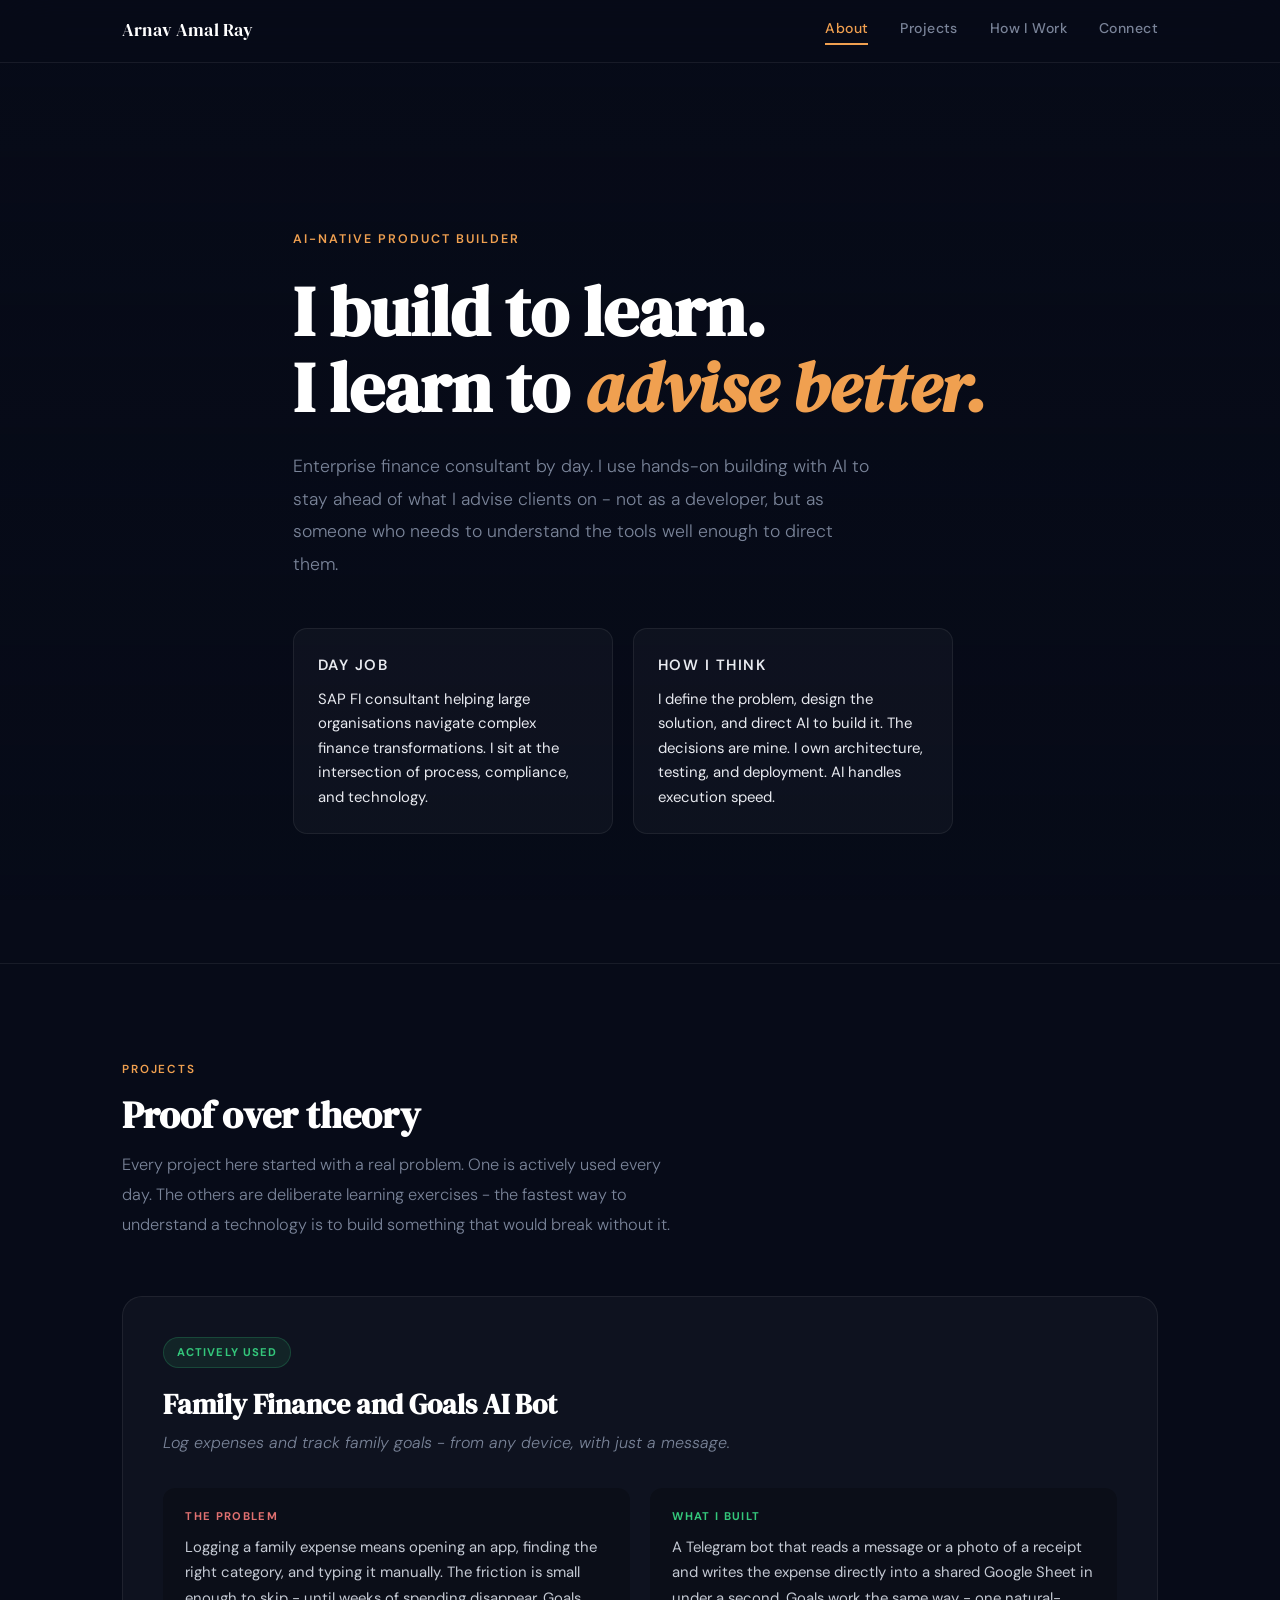
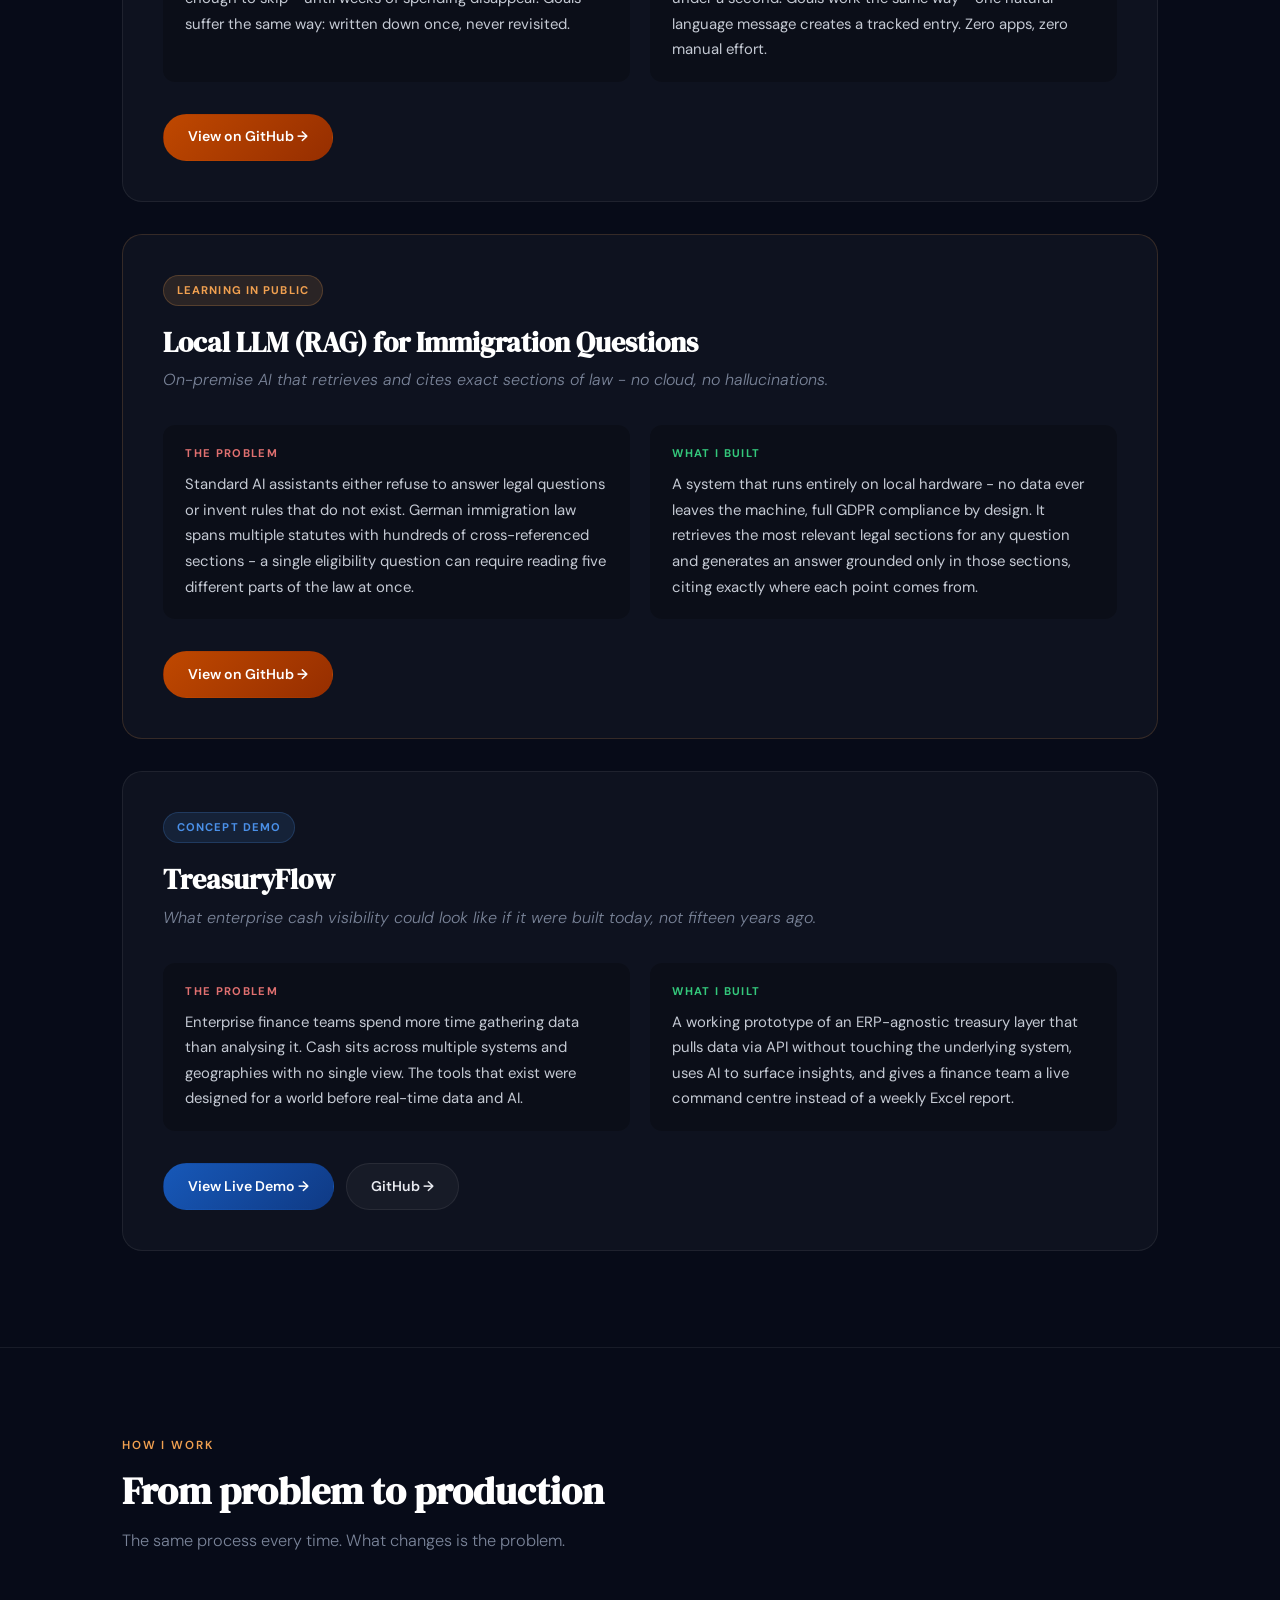
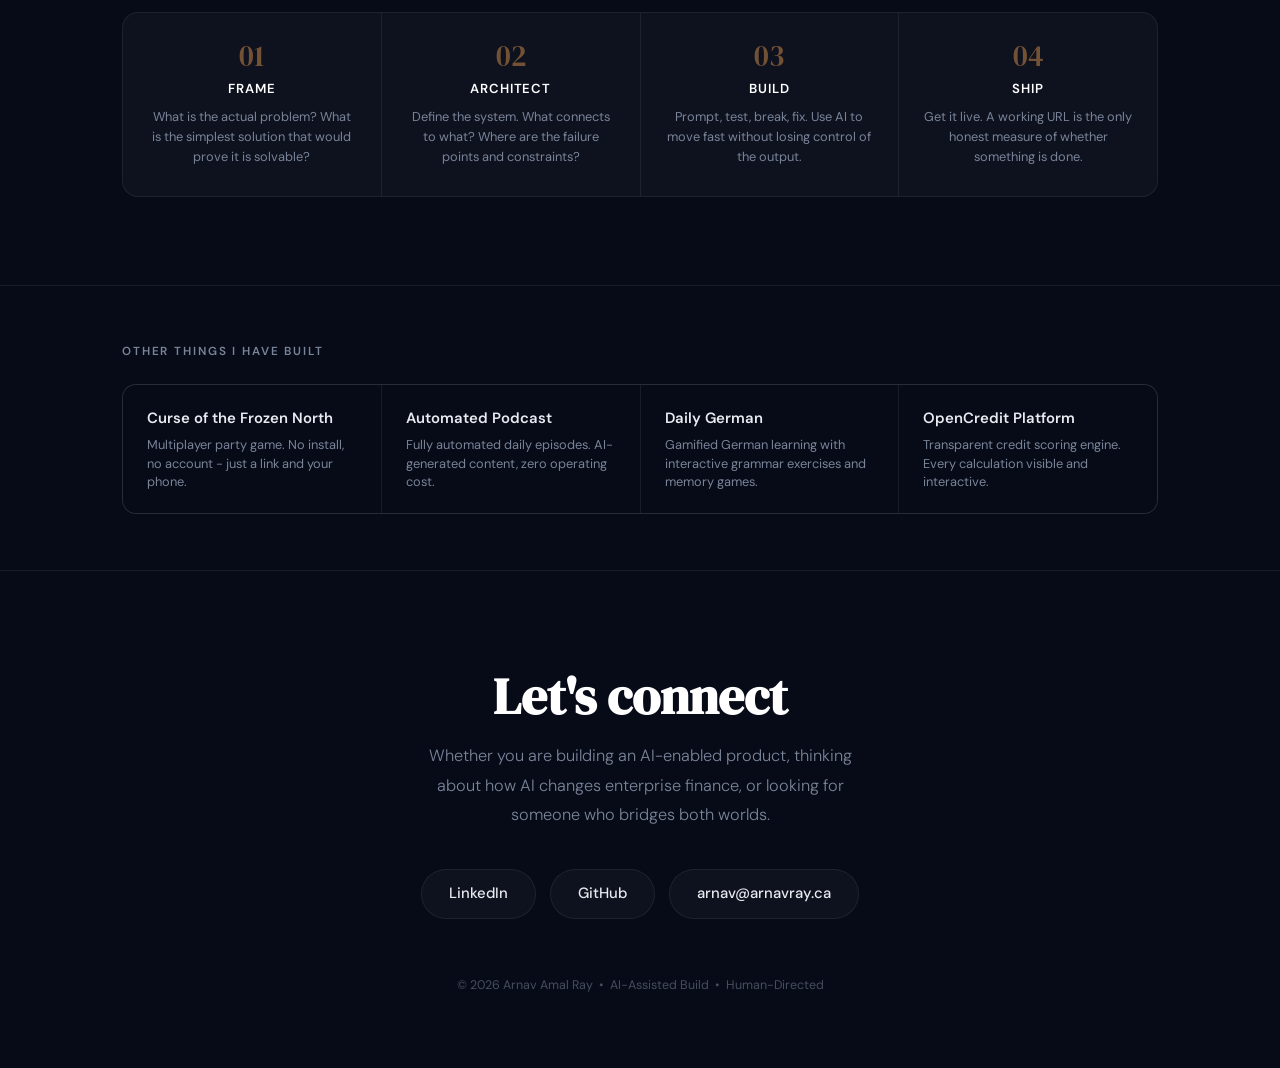
==== index.html @ 1374e868 "Update index.html" ====
<!DOCTYPE html>
<html lang="en">
<head>
    <meta charset="UTF-8">
    <meta name="viewport" content="width=device-width, initial-scale=1.0">
    <title>Arnav Ray - AI-Native Product Builder</title>

    <!-- Google Analytics -->
    <script async src="https://www.googletagmanager.com/gtag/js?id=G-HCZ0SSXZKR"></script>
    <script>
      window.dataLayer = window.dataLayer || [];
      function gtag(){dataLayer.push(arguments);}
      gtag('js', new Date());
      gtag('config', 'G-HCZ0SSXZKR');
    </script>

    <link rel="preconnect" href="https://fonts.googleapis.com">
    <link rel="preconnect" href="https://fonts.gstatic.com" crossorigin>
    <link href="https://fonts.googleapis.com/css2?family=DM+Serif+Display:ital@0;1&family=DM+Sans:opsz,wght@9..40,300;9..40,400;9..40,500;9..40,600&display=swap" rel="stylesheet">

    <style>
        /* ── Variables ─────────────────────────────── */
        :root {
            --bg:        #070b18;
            --surface:   rgba(255,255,255,0.03);
            --border:    rgba(255,255,255,0.07);
            --text:      #e8eaf0;
            --muted:     #7a8499;
            --amber:     #f0a050;
            --amber-dim: rgba(240,160,80,0.12);
            --green:     #34c77b;
            --green-dim: rgba(52,199,123,0.1);
            --blue:      #4a90e8;
            --blue-dim:  rgba(74,144,232,0.12);
        }

        * { box-sizing: border-box; margin: 0; padding: 0; }
        html { scroll-behavior: smooth; }

        body {
            font-family: 'DM Sans', sans-serif;
            background-color: var(--bg);
            color: var(--text);
            line-height: 1.7;
            overflow-x: hidden;
        }

        /* ── Ocean video background ─────────────────── */
        .bg-video {
            position: fixed;
            inset: 0;
            z-index: -2;
            overflow: hidden;
        }
        .bg-video video {
            width: 100%;
            height: 100%;
            object-fit: cover;
            opacity: 0.22;
        }
        .bg-overlay {
            position: fixed;
            inset: 0;
            z-index: -1;
            background: linear-gradient(
                to bottom,
                rgba(7,11,24,0.45) 0%,
                rgba(7,11,24,0.78) 60%,
                rgba(7,11,24,0.92) 100%
            );
        }

        /* ── Scroll progress bar ────────────────────── */
        #progress-bar {
            position: fixed;
            top: 0; left: 0;
            height: 3px;
            width: 0%;
            background: linear-gradient(90deg, var(--amber), #d95000);
            z-index: 300;
            transition: width 0.08s linear;
            border-radius: 0 2px 2px 0;
        }

        /* ── Sticky header + nav ────────────────────── */
        header {
            position: sticky;
            top: 0;
            z-index: 200;
            background: rgba(7, 11, 24, 0.88);
            backdrop-filter: blur(24px);
            -webkit-backdrop-filter: blur(24px);
            border-bottom: 1px solid var(--border);
        }

        .header-inner {
            max-width: 1100px;
            margin: 0 auto;
            padding: 0 2rem;
            height: 62px;
            display: flex;
            align-items: center;
            justify-content: space-between;
        }

        .header-name {
            font-family: 'DM Serif Display', serif;
            font-size: 1.1rem;
            color: #fff;
            letter-spacing: 0.01em;
            text-decoration: none;
        }

        nav {
            display: flex;
            gap: 2rem;
            align-items: center;
        }

        nav a {
            color: var(--muted);
            text-decoration: none;
            font-size: 0.88rem;
            font-weight: 500;
            letter-spacing: 0.03em;
            padding-bottom: 2px;
            border-bottom: 2px solid transparent;
            transition: color 0.2s, border-color 0.2s;
        }

        nav a:hover { color: var(--text); }

        nav a.active {
            color: var(--amber);
            border-bottom-color: var(--amber);
        }

        /* ── Layout container ───────────────────────── */
        .container {
            max-width: 1100px;
            margin: 0 auto;
            padding: 0 2rem;
        }

        /* ═══════════════════════════════════════════════
           HERO / ABOUT
        ════════════════════════════════════════════════ */
        #about {
            min-height: 100vh;
            display: flex;
            align-items: center;
            padding: 7rem 0 5rem;
        }

        .hero-inner { max-width: 780px; }

        .hero-label {
            display: inline-block;
            font-size: 0.78rem;
            font-weight: 600;
            letter-spacing: 0.16em;
            text-transform: uppercase;
            color: var(--amber);
            margin-bottom: 1.5rem;
            opacity: 0;
            animation: fadeUp 0.5s 0.1s ease forwards;
        }

        .hero-headline {
            font-family: 'DM Serif Display', serif;
            font-size: clamp(2.8rem, 5.5vw, 5rem);
            line-height: 1.08;
            color: #fff;
            margin-bottom: 1.5rem;
            opacity: 0;
            animation: fadeUp 0.5s 0.2s ease forwards;
        }

        .hero-headline em {
            font-style: italic;
            color: var(--amber);
        }

        .hero-sub {
            font-size: 1.1rem;
            color: var(--muted);
            max-width: 580px;
            line-height: 1.85;
            margin-bottom: 3rem;
            font-weight: 300;
            opacity: 0;
            animation: fadeUp 0.5s 0.3s ease forwards;
        }

        .hero-cards {
            display: grid;
            grid-template-columns: 1fr 1fr;
            gap: 1.25rem;
            max-width: 660px;
            opacity: 0;
            animation: fadeUp 0.5s 0.4s ease forwards;
        }

        .hero-card {
            background: var(--surface);
            border: 1px solid var(--border);
            border-radius: 14px;
            padding: 1.5rem;
            transition: background 0.2s, border-color 0.2s;
        }

        .hero-card:hover {
            background: rgba(255,255,255,0.05);
            border-color: rgba(255,255,255,0.13);
        }

        .hero-card-label {
            font-size: 0.72rem;
            font-weight: 600;
            letter-spacing: 0.1em;
            text-transform: uppercase;
            color: var(--muted);
            margin-bottom: 0.55rem;
        }

        .hero-card p {
            font-size: 0.93rem;
            color: var(--text);
            line-height: 1.65;
        }

        /* ═══════════════════════════════════════════════
           SHARED SECTION STYLES
        ════════════════════════════════════════════════ */
        .section-block {
            padding: 6rem 0;
            border-top: 1px solid var(--border);
        }

        .section-eyebrow {
            font-size: 0.73rem;
            font-weight: 600;
            letter-spacing: 0.16em;
            text-transform: uppercase;
            color: var(--amber);
            margin-bottom: 0.85rem;
        }

        .section-heading {
            font-family: 'DM Serif Display', serif;
            font-size: clamp(1.9rem, 3vw, 2.7rem);
            color: #fff;
            margin-bottom: 0.75rem;
            line-height: 1.15;
        }

        .section-intro {
            font-size: 1.02rem;
            color: var(--muted);
            max-width: 560px;
            line-height: 1.85;
            margin-bottom: 3.5rem;
            font-weight: 300;
        }

        /* ═══════════════════════════════════════════════
           PROJECT CARDS
        ════════════════════════════════════════════════ */
        .project-stack {
            display: flex;
            flex-direction: column;
            gap: 2rem;
        }

        .project-card {
            background: var(--surface);
            border: 1px solid var(--border);
            border-radius: 20px;
            padding: 2.5rem;
            cursor: pointer;
            transition: transform 0.22s ease, border-color 0.22s, background 0.22s, box-shadow 0.22s;
            position: relative;
        }

        .project-card:hover {
            transform: translateY(-3px);
            border-color: rgba(255,255,255,0.12);
            background: rgba(255,255,255,0.04);
            box-shadow: 0 14px 45px rgba(0,0,0,0.38);
        }

        .project-card.amber-accent {
            border-color: rgba(240,160,80,0.17);
        }
        .project-card.amber-accent:hover {
            border-color: rgba(240,160,80,0.32);
            box-shadow: 0 14px 45px rgba(240,130,0,0.07);
        }

        /* Badge */
        .card-badge {
            display: inline-block;
            font-size: 0.7rem;
            font-weight: 700;
            letter-spacing: 0.1em;
            text-transform: uppercase;
            padding: 0.32rem 0.8rem;
            border-radius: 20px;
            margin-bottom: 1.25rem;
        }

        .badge-green  { background: var(--green-dim); color: var(--green); border: 1px solid rgba(52,199,123,0.22); }
        .badge-amber  { background: var(--amber-dim); color: var(--amber); border: 1px solid rgba(240,160,80,0.22); }
        .badge-blue   { background: var(--blue-dim);  color: var(--blue);  border: 1px solid rgba(74,144,232,0.22); }

        /* Card text */
        .card-title {
            font-family: 'DM Serif Display', serif;
            font-size: 1.75rem;
            color: #fff;
            margin-bottom: 0.45rem;
            line-height: 1.18;
        }

        .card-subtitle {
            font-size: 1rem;
            color: var(--muted);
            margin-bottom: 2rem;
            font-style: italic;
            font-weight: 300;
        }

        /* Problem / Solution columns */
        .card-body {
            display: grid;
            grid-template-columns: 1fr 1fr;
            gap: 1.25rem;
            margin-bottom: 2rem;
        }

        .card-col {
            background: rgba(0,0,0,0.22);
            border-radius: 12px;
            padding: 1.2rem 1.4rem;
        }

        .card-col h4 {
            font-size: 0.7rem;
            font-weight: 700;
            letter-spacing: 0.12em;
            text-transform: uppercase;
            margin-bottom: 0.55rem;
        }

        .col-problem h4  { color: #e07070; }
        .col-solution h4 { color: var(--green); }

        .card-col p {
            font-size: 0.93rem;
            color: #c5cad4;
            line-height: 1.72;
        }

        /* Buttons */
        .card-actions { display: flex; gap: 0.75rem; flex-wrap: wrap; }

        .btn {
            display: inline-flex;
            align-items: center;
            gap: 0.4rem;
            font-size: 0.88rem;
            font-weight: 600;
            color: var(--text);
            text-decoration: none;
            padding: 0.65rem 1.5rem;
            border-radius: 50px;
            border: 1px solid var(--border);
            background: rgba(255,255,255,0.04);
            transition: all 0.2s;
            white-space: nowrap;
        }

        .btn:hover {
            background: rgba(255,255,255,0.08);
            border-color: rgba(255,255,255,0.18);
            transform: translateY(-1px);
            color: #fff;
        }

        .btn-amber {
            background: linear-gradient(135deg, #bf4800, #962e00);
            border-color: transparent;
            color: #fff;
        }
        .btn-amber:hover {
            background: linear-gradient(135deg, #d55200, #b03800);
            box-shadow: 0 5px 18px rgba(190,70,0,0.32);
            transform: translateY(-1px);
        }

        .btn-blue {
            background: linear-gradient(135deg, #1758b8, #0f3a85);
            border-color: transparent;
            color: #fff;
        }
        .btn-blue:hover {
            background: linear-gradient(135deg, #1e65cc, #1448a0);
            box-shadow: 0 5px 18px rgba(25,80,190,0.32);
            transform: translateY(-1px);
        }

        /* ═══════════════════════════════════════════════
           HOW I WORK
        ════════════════════════════════════════════════ */
        #workflow {
            padding: 5.5rem 0;
            border-top: 1px solid var(--border);
        }

        .workflow-strip {
            display: flex;
            margin-top: 2.5rem;
            background: var(--surface);
            border: 1px solid var(--border);
            border-radius: 16px;
            overflow: hidden;
        }

        .wf-step {
            flex: 1;
            padding: 1.85rem 1.5rem;
            border-right: 1px solid var(--border);
            text-align: center;
            transition: background 0.2s;
        }

        .wf-step:last-child { border-right: none; }
        .wf-step:hover { background: rgba(255,255,255,0.03); }

        .wf-num {
            font-family: 'DM Serif Display', serif;
            font-size: 1.8rem;
            color: var(--amber);
            opacity: 0.45;
            line-height: 1;
            margin-bottom: 0.45rem;
        }

        .wf-title {
            font-size: 0.82rem;
            font-weight: 600;
            letter-spacing: 0.07em;
            text-transform: uppercase;
            color: #fff;
            margin-bottom: 0.4rem;
        }

        .wf-desc {
            font-size: 0.8rem;
            color: var(--muted);
            line-height: 1.55;
        }

        /* ═══════════════════════════════════════════════
           OTHER BUILDS
        ════════════════════════════════════════════════ */
        #other-builds {
            padding: 3.5rem 0;
            border-top: 1px solid var(--border);
        }

        .other-builds-eyebrow {
            font-size: 0.73rem;
            font-weight: 600;
            letter-spacing: 0.16em;
            text-transform: uppercase;
            color: var(--muted);
            margin-bottom: 1.4rem;
        }

        .other-builds-grid {
            display: grid;
            grid-template-columns: repeat(4, 1fr);
            gap: 1px;
            background: var(--border);
            border: 1px solid var(--border);
            border-radius: 14px;
            overflow: hidden;
        }

        .other-build-item {
            background: var(--bg);
            padding: 1.3rem 1.5rem;
            text-decoration: none;
            display: block;
            transition: background 0.18s;
        }

        .other-build-item:hover { background: rgba(255,255,255,0.03); }

        .other-build-name {
            font-size: 0.93rem;
            font-weight: 600;
            color: var(--text);
            margin-bottom: 0.3rem;
            display: flex;
            align-items: center;
            gap: 0;
        }

        .other-build-arrow {
            font-size: 0.78rem;
            color: var(--muted);
            margin-left: 0.3rem;
            opacity: 0;
            transform: translate(-3px, -1px);
            transition: all 0.18s;
            display: inline-block;
        }

        .other-build-item:hover .other-build-arrow {
            opacity: 1;
            transform: translate(1px, -2px);
        }

        .other-build-desc {
            font-size: 0.8rem;
            color: var(--muted);
            line-height: 1.45;
        }

        /* ═══════════════════════════════════════════════
           CONNECT / FOOTER
        ════════════════════════════════════════════════ */
        #connect {
            padding: 6rem 0 4.5rem;
            border-top: 1px solid var(--border);
            text-align: center;
        }

        .connect-headline {
            font-family: 'DM Serif Display', serif;
            font-size: clamp(2rem, 4vw, 3.4rem);
            color: #fff;
            margin-bottom: 1rem;
            line-height: 1.15;
        }

        .connect-sub {
            font-size: 1.02rem;
            color: var(--muted);
            max-width: 460px;
            margin: 0 auto 2.5rem;
            line-height: 1.78;
            font-weight: 300;
        }

        .connect-links {
            display: flex;
            justify-content: center;
            gap: 0.85rem;
            flex-wrap: wrap;
            margin-bottom: 3.5rem;
        }

        .connect-btn {
            display: inline-flex;
            align-items: center;
            gap: 0.45rem;
            color: var(--text);
            text-decoration: none;
            font-size: 0.93rem;
            font-weight: 500;
            padding: 0.72rem 1.7rem;
            border-radius: 50px;
            border: 1px solid var(--border);
            background: var(--surface);
            transition: all 0.2s;
        }

        .connect-btn:hover {
            background: rgba(255,255,255,0.07);
            border-color: rgba(255,255,255,0.17);
            transform: translateY(-2px);
            color: #fff;
        }

        .footer-note {
            font-size: 0.78rem;
            color: var(--muted);
            opacity: 0.55;
        }

        /* ═══════════════════════════════════════════════
           ANIMATIONS
        ════════════════════════════════════════════════ */
        @keyframes fadeUp {
            from { opacity: 0; transform: translateY(16px); }
            to   { opacity: 1; transform: translateY(0); }
        }

        .reveal {
            opacity: 0;
            transform: translateY(18px);
            transition: opacity 0.52s ease, transform 0.52s ease;
        }

        .reveal.visible {
            opacity: 1;
            transform: translateY(0);
        }

        /* stagger children inside a revealed parent */
        .reveal-stagger > * {
            opacity: 0;
            transform: translateY(14px);
            transition: opacity 0.45s ease, transform 0.45s ease;
        }

        .reveal-stagger.visible > *:nth-child(1) { opacity:1; transform:none; transition-delay: 0s; }
        .reveal-stagger.visible > *:nth-child(2) { opacity:1; transform:none; transition-delay: 0.08s; }
        .reveal-stagger.visible > *:nth-child(3) { opacity:1; transform:none; transition-delay: 0.16s; }
        .reveal-stagger.visible > *:nth-child(4) { opacity:1; transform:none; transition-delay: 0.24s; }

        /* ═══════════════════════════════════════════════
           RESPONSIVE
        ════════════════════════════════════════════════ */
        @media (max-width: 760px) {
            .hero-cards              { grid-template-columns: 1fr; }
            .card-body               { grid-template-columns: 1fr; }
            .workflow-strip          { flex-direction: column; }
            .wf-step                 { border-right: none; border-bottom: 1px solid var(--border); }
            .wf-step:last-child      { border-bottom: none; }
            .other-builds-grid       { grid-template-columns: 1fr 1fr; }
            nav                      { gap: 1.1rem; }
            nav a                    { font-size: 0.82rem; }
        }

        @media (max-width: 480px) {
            .other-builds-grid { grid-template-columns: 1fr; }
            .card-actions      { flex-direction: column; }
        }
    </style>
</head>
<body>

    <!-- Scroll progress bar -->
    <div id="progress-bar"></div>

    <!-- Ocean background -->
    <div class="bg-video">
        <video autoplay muted loop playsinline>
            <source src="https://raw.githubusercontent.com/arnav-ray/arnav-ray/main/assets/video/ocean-bg.mp4" type="video/mp4">
            <source src="assets/video/ocean-bg.mp4" type="video/mp4">
        </video>
    </div>
    <div class="bg-overlay"></div>

    <!-- ── HEADER ───────────────────────────────────── -->
    <header>
        <div class="header-inner">
            <span class="header-name">Arnav Amal Ray</span>
            <nav>
                <a href="#about"    class="nav-link">About</a>
                <a href="#projects" class="nav-link">Projects</a>
                <a href="#workflow" class="nav-link">How I Work</a>
                <a href="#connect"  class="nav-link">Connect</a>
            </nav>
        </div>
    </header>

    <!-- ── ABOUT / HERO ─────────────────────────────── -->
    <section id="about">
        <div class="container">
            <div class="hero-inner">
                <span class="hero-label">AI-Native Product Builder</span>
                <h1 class="hero-headline">
                    I build to learn.<br>
                    I learn to <em>advise better.</em>
                </h1>
                <p class="hero-sub">
                    Enterprise finance consultant by day. I use hands-on building
                    with AI to stay ahead of what I advise clients on - not as a
                    developer, but as someone who needs to understand the tools
                    well enough to direct them.
                </p>
                <div class="hero-cards">
                    <div class="hero-card">
                        <p class="hero-card-label">Day Job</p>
                        <p>SAP FI consultant helping large organisations navigate complex finance transformations. I sit at the intersection of process, compliance, and technology.</p>
                    </div>
                    <div class="hero-card">
                        <p class="hero-card-label">How I Think</p>
                        <p>I define the problem, design the solution, and direct AI to build it. The decisions are mine. I own architecture, testing, and deployment. AI handles execution speed.</p>
                    </div>
                </div>
            </div>
        </div>
    </section>

    <!-- ── PROJECTS ─────────────────────────────────── -->
    <section id="projects" class="section-block">
        <div class="container">
            <p class="section-eyebrow reveal">Projects</p>
            <h2 class="section-heading reveal">Proof over theory</h2>
            <p class="section-intro reveal">
                Every project here started with a real problem. One is actively
                used every day. The others are deliberate learning exercises -
                the fastest way to understand a technology is to build something
                that would break without it.
            </p>

            <div class="project-stack">

                <!-- PROJECT 1: Family Finance Bot -->
                <div class="project-card reveal"
                     onclick="window.open('https://github.com/arnav-ray/family-bot','_blank')"
                     style="cursor:pointer;">
                    <span class="card-badge badge-green">Actively Used</span>
                    <h3 class="card-title">Family Finance and Goals AI Bot</h3>
                    <p class="card-subtitle">Log expenses and track family goals - from any device, with just a message.</p>
                    <div class="card-body">
                        <div class="card-col col-problem">
                            <h4>The Problem</h4>
                            <p>Logging a family expense means opening an app, finding the right category, and typing it manually. The friction is small enough to skip - until weeks of spending disappear. Goals suffer the same way: written down once, never revisited.</p>
                        </div>
                        <div class="card-col col-solution">
                            <h4>What I Built</h4>
                            <p>A Telegram bot that reads a message or a photo of a receipt and writes the expense directly into a shared Google Sheet in under a second. Goals work the same way - one natural-language message creates a tracked entry. Zero apps, zero manual effort.</p>
                        </div>
                    </div>
                    <div class="card-actions">
                        <a href="https://github.com/arnav-ray/family-bot"
                           class="btn btn-amber" target="_blank"
                           onclick="event.stopPropagation();">
                            View on GitHub &rarr;
                        </a>
                    </div>
                </div>

                <!-- PROJECT 2: RAG -->
                <div class="project-card amber-accent reveal"
                     onclick="window.open('https://github.com/arnav-ray/immigration-rag','_blank')"
                     style="cursor:pointer;">
                    <span class="card-badge badge-amber">Learning in Public</span>
                    <h3 class="card-title">Local LLM (RAG) for Immigration Questions</h3>
                    <p class="card-subtitle">On-premise AI that retrieves and cites exact sections of law - no cloud, no hallucinations.</p>
                    <div class="card-body">
                        <div class="card-col col-problem">
                            <h4>The Problem</h4>
                            <p>Standard AI assistants either refuse to answer legal questions or invent rules that do not exist. German immigration law spans multiple statutes with hundreds of cross-referenced sections - a single eligibility question can require reading five different parts of the law at once.</p>
                        </div>
                        <div class="card-col col-solution">
                            <h4>What I Built</h4>
                            <p>A system that runs entirely on local hardware - no data ever leaves the machine, full GDPR compliance by design. It retrieves the most relevant legal sections for any question and generates an answer grounded only in those sections, citing exactly where each point comes from.</p>
                        </div>
                    </div>
                    <div class="card-actions">
                        <a href="https://github.com/arnav-ray/immigration-rag"
                           class="btn btn-amber" target="_blank"
                           onclick="event.stopPropagation();">
                            View on GitHub &rarr;
                        </a>
                    </div>
                </div>

                <!-- PROJECT 3: TreasuryFlow -->
                <div class="project-card reveal"
                     onclick="window.open('https://treasuryflow.arnavray.ca/','_blank')"
                     style="cursor:pointer;">
                    <span class="card-badge badge-blue">Concept Demo</span>
                    <h3 class="card-title">TreasuryFlow</h3>
                    <p class="card-subtitle">What enterprise cash visibility could look like if it were built today, not fifteen years ago.</p>
                    <div class="card-body">
                        <div class="card-col col-problem">
                            <h4>The Problem</h4>
                            <p>Enterprise finance teams spend more time gathering data than analysing it. Cash sits across multiple systems and geographies with no single view. The tools that exist were designed for a world before real-time data and AI.</p>
                        </div>
                        <div class="card-col col-solution">
                            <h4>What I Built</h4>
                            <p>A working prototype of an ERP-agnostic treasury layer that pulls data via API without touching the underlying system, uses AI to surface insights, and gives a finance team a live command centre instead of a weekly Excel report.</p>
                        </div>
                    </div>
                    <div class="card-actions">
                        <a href="https://treasuryflow.arnavray.ca/"
                           class="btn btn-blue" target="_blank"
                           onclick="event.stopPropagation();">
                            View Live Demo &rarr;
                        </a>
                        <a href="https://github.com/arnav-ray"
                           class="btn" target="_blank"
                           onclick="event.stopPropagation();">
                            GitHub &rarr;
                        </a>
                    </div>
                </div>

            </div>
        </div>
    </section>

    <!-- ── HOW I WORK ────────────────────────────────── -->
    <section id="workflow">
        <div class="container">
            <p class="section-eyebrow reveal">How I Work</p>
            <h2 class="section-heading reveal">From problem to production</h2>
            <p class="section-intro reveal">The same process every time. What changes is the problem.</p>

            <div class="workflow-strip reveal-stagger">
                <div class="wf-step">
                    <div class="wf-num">01</div>
                    <div class="wf-title">Frame</div>
                    <p class="wf-desc">What is the actual problem? What is the simplest solution that would prove it is solvable?</p>
                </div>
                <div class="wf-step">
                    <div class="wf-num">02</div>
                    <div class="wf-title">Architect</div>
                    <p class="wf-desc">Define the system. What connects to what? Where are the failure points and constraints?</p>
                </div>
                <div class="wf-step">
                    <div class="wf-num">03</div>
                    <div class="wf-title">Build</div>
                    <p class="wf-desc">Prompt, test, break, fix. Use AI to move fast without losing control of the output.</p>
                </div>
                <div class="wf-step">
                    <div class="wf-num">04</div>
                    <div class="wf-title">Ship</div>
                    <p class="wf-desc">Get it live. A working URL is the only honest measure of whether something is done.</p>
                </div>
            </div>
        </div>
    </section>

    <!-- ── OTHER BUILDS ──────────────────────────────── -->
    <section id="other-builds">
        <div class="container">
            <p class="other-builds-eyebrow reveal">Other things I have built</p>
            <div class="other-builds-grid reveal-stagger">
                <a href="https://game.arnavray.ca/" target="_blank" class="other-build-item">
                    <div class="other-build-name">
                        Curse of the Frozen North
                        <span class="other-build-arrow">&#8599;</span>
                    </div>
                    <p class="other-build-desc">Multiplayer party game. No install, no account - just a link and your phone.</p>
                </a>
                <a href="https://podcast.arnavray.ca/" target="_blank" class="other-build-item">
                    <div class="other-build-name">
                        Automated Podcast
                        <span class="other-build-arrow">&#8599;</span>
                    </div>
                    <p class="other-build-desc">Fully automated daily episodes. AI-generated content, zero operating cost.</p>
                </a>
                <a href="https://german.arnavray.ca/" target="_blank" class="other-build-item">
                    <div class="other-build-name">
                        Daily German
                        <span class="other-build-arrow">&#8599;</span>
                    </div>
                    <p class="other-build-desc">Gamified German learning with interactive grammar exercises and memory games.</p>
                </a>
                <a href="https://credit.arnavray.ca/" target="_blank" class="other-build-item">
                    <div class="other-build-name">
                        OpenCredit Platform
                        <span class="other-build-arrow">&#8599;</span>
                    </div>
                    <p class="other-build-desc">Transparent credit scoring engine. Every calculation visible and interactive.</p>
                </a>
            </div>
        </div>
    </section>

    <!-- ── CONNECT ───────────────────────────────────── -->
    <section id="connect">
        <div class="container">
            <h2 class="connect-headline reveal">Let's connect</h2>
            <p class="connect-sub reveal">
                Whether you are building an AI-enabled product, thinking about
                how AI changes enterprise finance, or looking for someone who
                bridges both worlds.
            </p>
            <div class="connect-links reveal">
                <a href="https://linkedin.com/in/arnavray" target="_blank" class="connect-btn">
                    LinkedIn
                </a>
                <a href="https://github.com/arnav-ray" target="_blank" class="connect-btn">
                    GitHub
                </a>
                <a href="mailto:arnav@arnavray.ca" class="connect-btn">
                    arnav@arnavray.ca
                </a>
            </div>
            <p class="footer-note">&copy; 2026 Arnav Amal Ray &nbsp;&bull;&nbsp; AI-Assisted Build &nbsp;&bull;&nbsp; Human-Directed</p>
        </div>
    </section>

    <script>
        // ── Scroll progress bar ──────────────────────
        const progressBar = document.getElementById('progress-bar');
        function updateProgress() {
            const scrolled = window.scrollY;
            const total = document.documentElement.scrollHeight - window.innerHeight;
            progressBar.style.width = total > 0 ? (scrolled / total * 100) + '%' : '0%';
        }
        window.addEventListener('scroll', updateProgress, { passive: true });

        // ── Active nav link on scroll ────────────────
        const sections = document.querySelectorAll('section[id]');
        const navLinks = document.querySelectorAll('nav a.nav-link');

        const navObserver = new IntersectionObserver((entries) => {
            entries.forEach(entry => {
                if (entry.isIntersecting) {
                    navLinks.forEach(link => {
                        link.classList.toggle(
                            'active',
                            link.getAttribute('href') === '#' + entry.target.id
                        );
                    });
                }
            });
        }, { rootMargin: '-35% 0px -60% 0px' });

        sections.forEach(s => navObserver.observe(s));

        // ── Scroll reveal ────────────────────────────
        const revealObserver = new IntersectionObserver((entries) => {
            entries.forEach(entry => {
                if (entry.isIntersecting) {
                    entry.target.classList.add('visible');
                    revealObserver.unobserve(entry.target);
                }
            });
        }, { threshold: 0.08 });

        document.querySelectorAll('.reveal, .reveal-stagger').forEach(el => {
            revealObserver.observe(el);
        });
    </script>

</body>
</html>
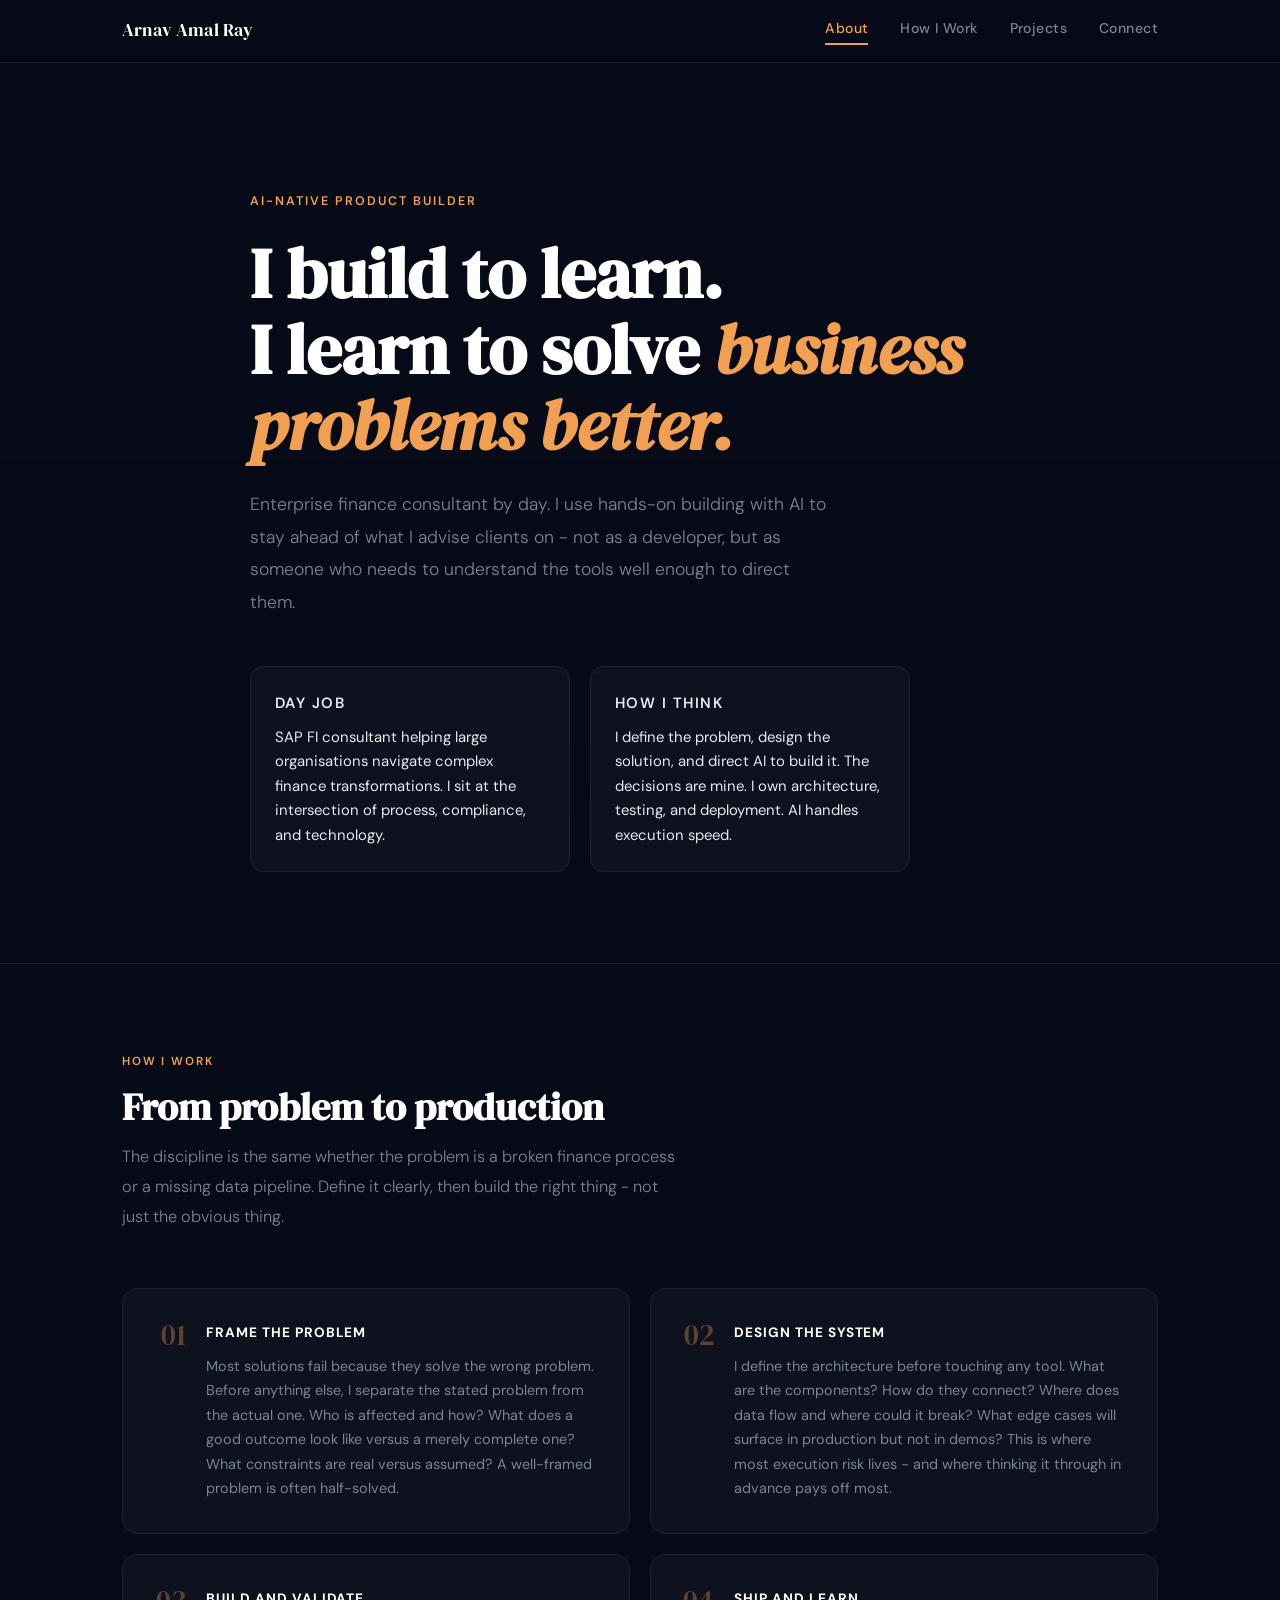
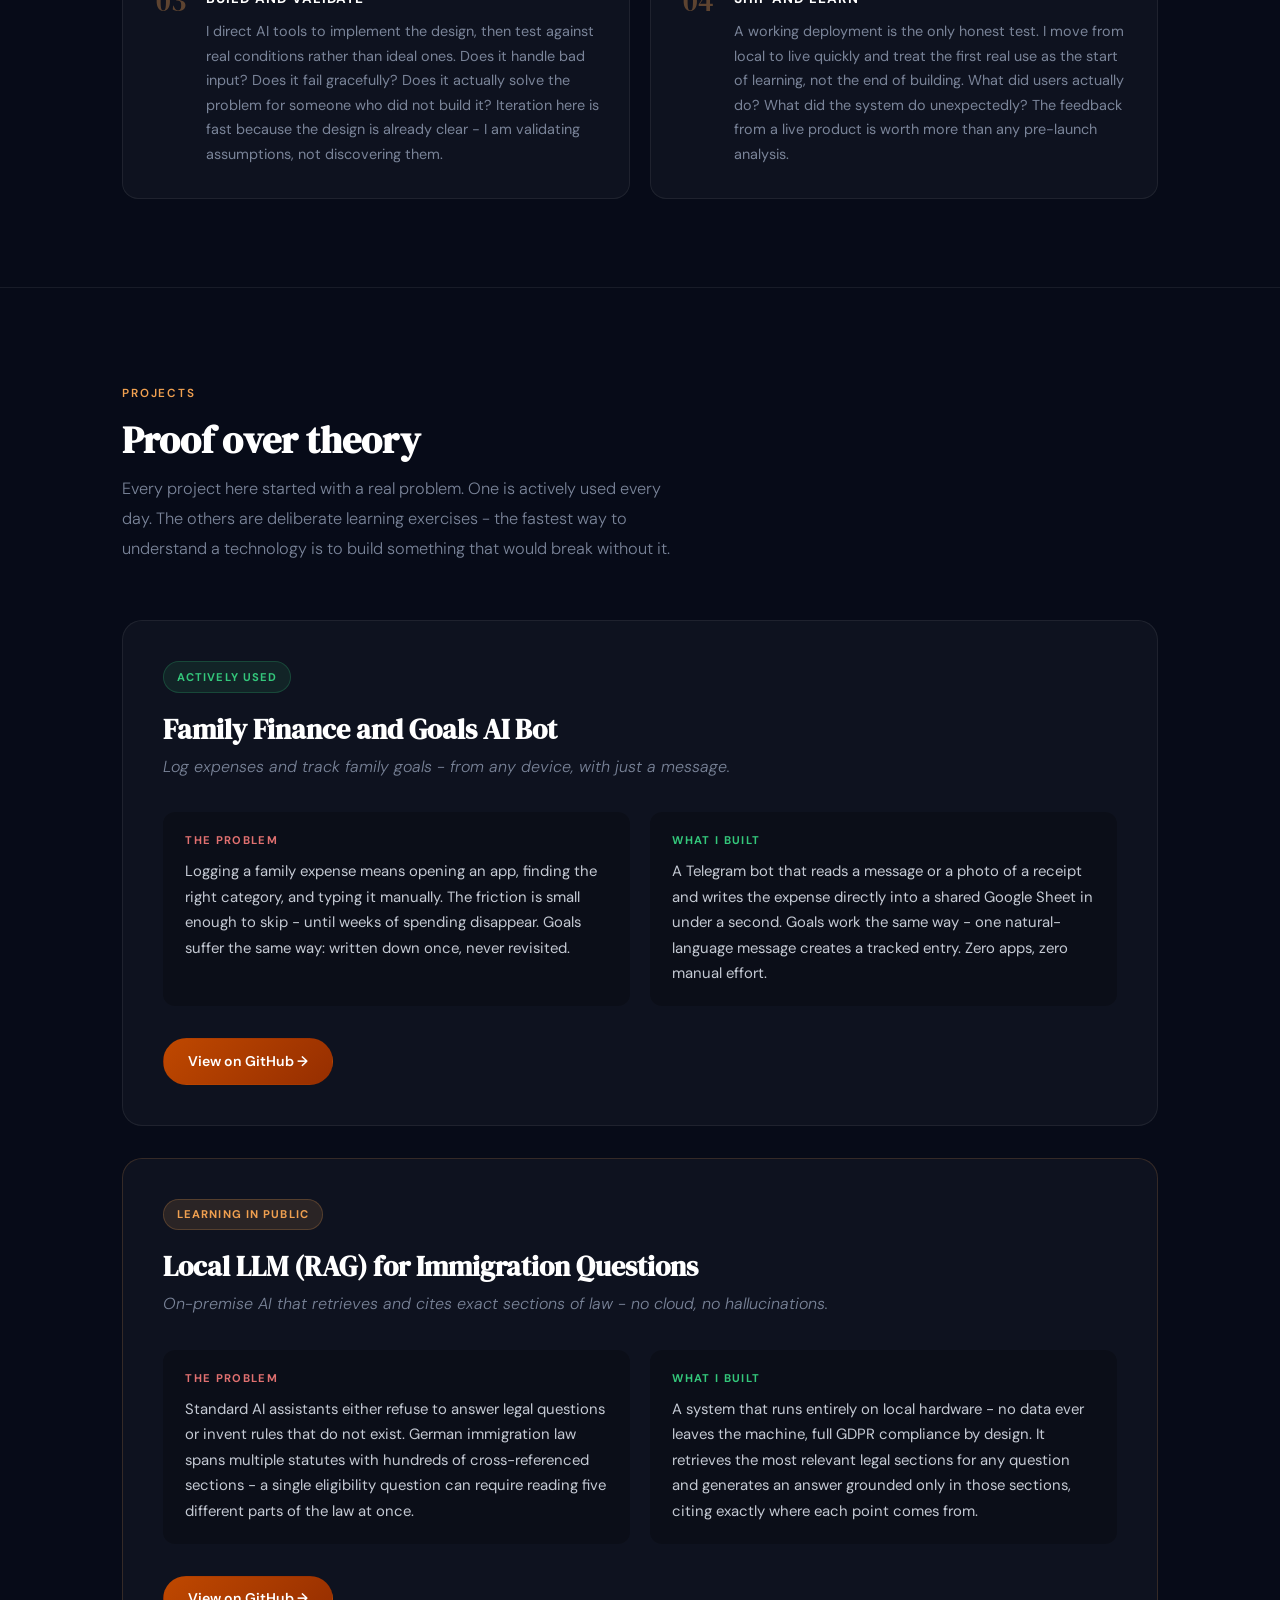
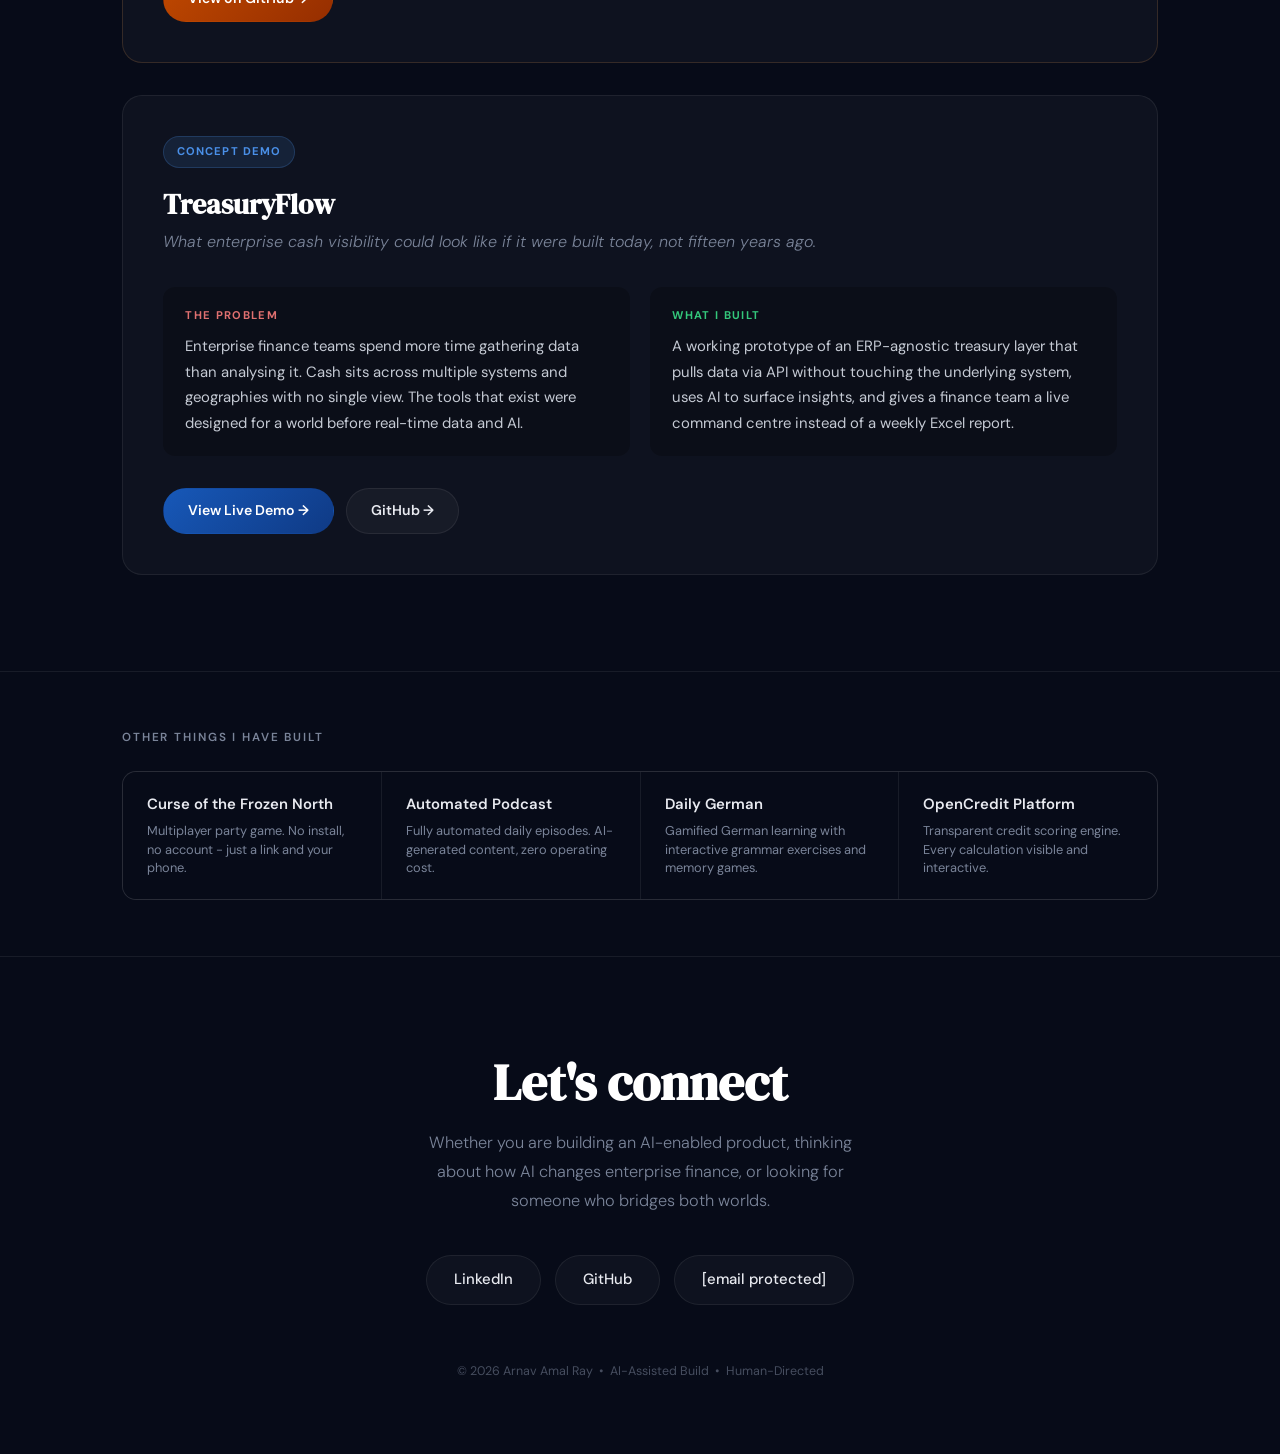
==== commit a429aec7: "Update" ====
--- a/index.html
+++ b/index.html
@@ -417,48 +417,49 @@
             border-top: 1px solid var(--border);
         }
 
-        .workflow-strip {
-            display: flex;
+        .workflow-grid {
+            display: grid;
+            grid-template-columns: 1fr 1fr;
+            gap: 1.25rem;
             margin-top: 2.5rem;
+        }
+
+        .wf-step {
             background: var(--surface);
             border: 1px solid var(--border);
             border-radius: 16px;
-            overflow: hidden;
-        }
-
-        .wf-step {
-            flex: 1;
-            padding: 1.85rem 1.5rem;
-            border-right: 1px solid var(--border);
-            text-align: center;
-            transition: background 0.2s;
-        }
-
-        .wf-step:last-child { border-right: none; }
-        .wf-step:hover { background: rgba(255,255,255,0.03); }
+            padding: 2rem 1.75rem;
+            display: flex;
+            gap: 1.25rem;
+            align-items: flex-start;
+        }
 
         .wf-num {
             font-family: 'DM Serif Display', serif;
             font-size: 1.8rem;
             color: var(--amber);
-            opacity: 0.45;
+            opacity: 0.35;
             line-height: 1;
-            margin-bottom: 0.45rem;
-        }
+            flex-shrink: 0;
+            width: 2.2rem;
+            text-align: right;
+        }
+
+        .wf-content { flex: 1; }
 
         .wf-title {
-            font-size: 0.82rem;
-            font-weight: 600;
+            font-size: 0.85rem;
+            font-weight: 700;
             letter-spacing: 0.07em;
             text-transform: uppercase;
             color: #fff;
-            margin-bottom: 0.4rem;
+            margin-bottom: 0.6rem;
         }
 
         .wf-desc {
-            font-size: 0.8rem;
-            color: var(--muted);
-            line-height: 1.55;
+            font-size: 0.9rem;
+            color: var(--muted);
+            line-height: 1.7;
         }
 
         /* ═══════════════════════════════════════════════
@@ -628,9 +629,7 @@
         @media (max-width: 760px) {
             .hero-cards              { grid-template-columns: 1fr; }
             .card-body               { grid-template-columns: 1fr; }
-            .workflow-strip          { flex-direction: column; }
-            .wf-step                 { border-right: none; border-bottom: 1px solid var(--border); }
-            .wf-step:last-child      { border-bottom: none; }
+            .workflow-grid           { grid-template-columns: 1fr; }
             .other-builds-grid       { grid-template-columns: 1fr 1fr; }
             nav                      { gap: 1.1rem; }
             nav a                    { font-size: 0.82rem; }
@@ -662,8 +661,8 @@
             <span class="header-name">Arnav Amal Ray</span>
             <nav>
                 <a href="#about"    class="nav-link">About</a>
+                <a href="#workflow" class="nav-link">How I Work</a>
                 <a href="#projects" class="nav-link">Projects</a>
-                <a href="#workflow" class="nav-link">How I Work</a>
                 <a href="#connect"  class="nav-link">Connect</a>
             </nav>
         </div>
@@ -676,7 +675,7 @@
                 <span class="hero-label">AI-Native Product Builder</span>
                 <h1 class="hero-headline">
                     I build to learn.<br>
-                    I learn to <em>advise better.</em>
+                    I learn to solve <em>business problems better.</em>
                 </h1>
                 <p class="hero-sub">
                     Enterprise finance consultant by day. I use hands-on building
@@ -692,6 +691,46 @@
                     <div class="hero-card">
                         <p class="hero-card-label">How I Think</p>
                         <p>I define the problem, design the solution, and direct AI to build it. The decisions are mine. I own architecture, testing, and deployment. AI handles execution speed.</p>
+                    </div>
+                </div>
+            </div>
+        </div>
+    </section>
+
+    <!-- ── HOW I WORK ────────────────────────────────── -->
+    <section id="workflow">
+        <div class="container">
+            <p class="section-eyebrow reveal">How I Work</p>
+            <h2 class="section-heading reveal">From problem to production</h2>
+            <p class="section-intro reveal">The discipline is the same whether the problem is a broken finance process or a missing data pipeline. Define it clearly, then build the right thing - not just the obvious thing.</p>
+
+            <div class="workflow-grid reveal-stagger">
+                <div class="wf-step">
+                    <div class="wf-num">01</div>
+                    <div class="wf-content">
+                        <div class="wf-title">Frame the Problem</div>
+                        <p class="wf-desc">Most solutions fail because they solve the wrong problem. Before anything else, I separate the stated problem from the actual one. Who is affected and how? What does a good outcome look like versus a merely complete one? What constraints are real versus assumed? A well-framed problem is often half-solved.</p>
+                    </div>
+                </div>
+                <div class="wf-step">
+                    <div class="wf-num">02</div>
+                    <div class="wf-content">
+                        <div class="wf-title">Design the System</div>
+                        <p class="wf-desc">I define the architecture before touching any tool. What are the components? How do they connect? Where does data flow and where could it break? What edge cases will surface in production but not in demos? This is where most execution risk lives - and where thinking it through in advance pays off most.</p>
+                    </div>
+                </div>
+                <div class="wf-step">
+                    <div class="wf-num">03</div>
+                    <div class="wf-content">
+                        <div class="wf-title">Build and Validate</div>
+                        <p class="wf-desc">I direct AI tools to implement the design, then test against real conditions rather than ideal ones. Does it handle bad input? Does it fail gracefully? Does it actually solve the problem for someone who did not build it? Iteration here is fast because the design is already clear - I am validating assumptions, not discovering them.</p>
+                    </div>
+                </div>
+                <div class="wf-step">
+                    <div class="wf-num">04</div>
+                    <div class="wf-content">
+                        <div class="wf-title">Ship and Learn</div>
+                        <p class="wf-desc">A working deployment is the only honest test. I move from local to live quickly and treat the first real use as the start of learning, not the end of building. What did users actually do? What did the system do unexpectedly? The feedback from a live product is worth more than any pre-launch analysis.</p>
                     </div>
                 </div>
             </div>
@@ -799,38 +838,6 @@
         </div>
     </section>
 
-    <!-- ── HOW I WORK ────────────────────────────────── -->
-    <section id="workflow">
-        <div class="container">
-            <p class="section-eyebrow reveal">How I Work</p>
-            <h2 class="section-heading reveal">From problem to production</h2>
-            <p class="section-intro reveal">The same process every time. What changes is the problem.</p>
-
-            <div class="workflow-strip reveal-stagger">
-                <div class="wf-step">
-                    <div class="wf-num">01</div>
-                    <div class="wf-title">Frame</div>
-                    <p class="wf-desc">What is the actual problem? What is the simplest solution that would prove it is solvable?</p>
-                </div>
-                <div class="wf-step">
-                    <div class="wf-num">02</div>
-                    <div class="wf-title">Architect</div>
-                    <p class="wf-desc">Define the system. What connects to what? Where are the failure points and constraints?</p>
-                </div>
-                <div class="wf-step">
-                    <div class="wf-num">03</div>
-                    <div class="wf-title">Build</div>
-                    <p class="wf-desc">Prompt, test, break, fix. Use AI to move fast without losing control of the output.</p>
-                </div>
-                <div class="wf-step">
-                    <div class="wf-num">04</div>
-                    <div class="wf-title">Ship</div>
-                    <p class="wf-desc">Get it live. A working URL is the only honest measure of whether something is done.</p>
-                </div>
-            </div>
-        </div>
-    </section>
-
     <!-- ── OTHER BUILDS ──────────────────────────────── -->
     <section id="other-builds">
         <div class="container">
@@ -884,15 +891,15 @@
                 <a href="https://github.com/arnav-ray" target="_blank" class="connect-btn">
                     GitHub
                 </a>
-                <a href="mailto:arnav@arnavray.ca" class="connect-btn">
-                    arnav@arnavray.ca
+                <a href="/cdn-cgi/l/email-protection#c7a6b5a9a6b187a6b5a9a6b1b5a6bee9a4a6" class="connect-btn">
+                    <span class="__cf_email__" data-cfemail="7011021e11063011021e11060211095e1311">[email&#160;protected]</span>
                 </a>
             </div>
             <p class="footer-note">&copy; 2026 Arnav Amal Ray &nbsp;&bull;&nbsp; AI-Assisted Build &nbsp;&bull;&nbsp; Human-Directed</p>
         </div>
     </section>
 
-    <script>
+    <script data-cfasync="false" src="/cdn-cgi/scripts/5c5dd728/cloudflare-static/email-decode.min.js"></script><script>
         // ── Scroll progress bar ──────────────────────
         const progressBar = document.getElementById('progress-bar');
         function updateProgress() {
@@ -929,12 +936,10 @@
                     revealObserver.unobserve(entry.target);
                 }
             });
-        }, { threshold: 0.08 });
-
-        document.querySelectorAll('.reveal, .reveal-stagger').forEach(el => {
-            revealObserver.observe(el);
-        });
+        }, { threshold: 0.1 });
+
+        document.querySelectorAll('.reveal, .reveal-stagger').forEach(el => revealObserver.observe(el));
+
     </script>
-
 </body>
 </html>
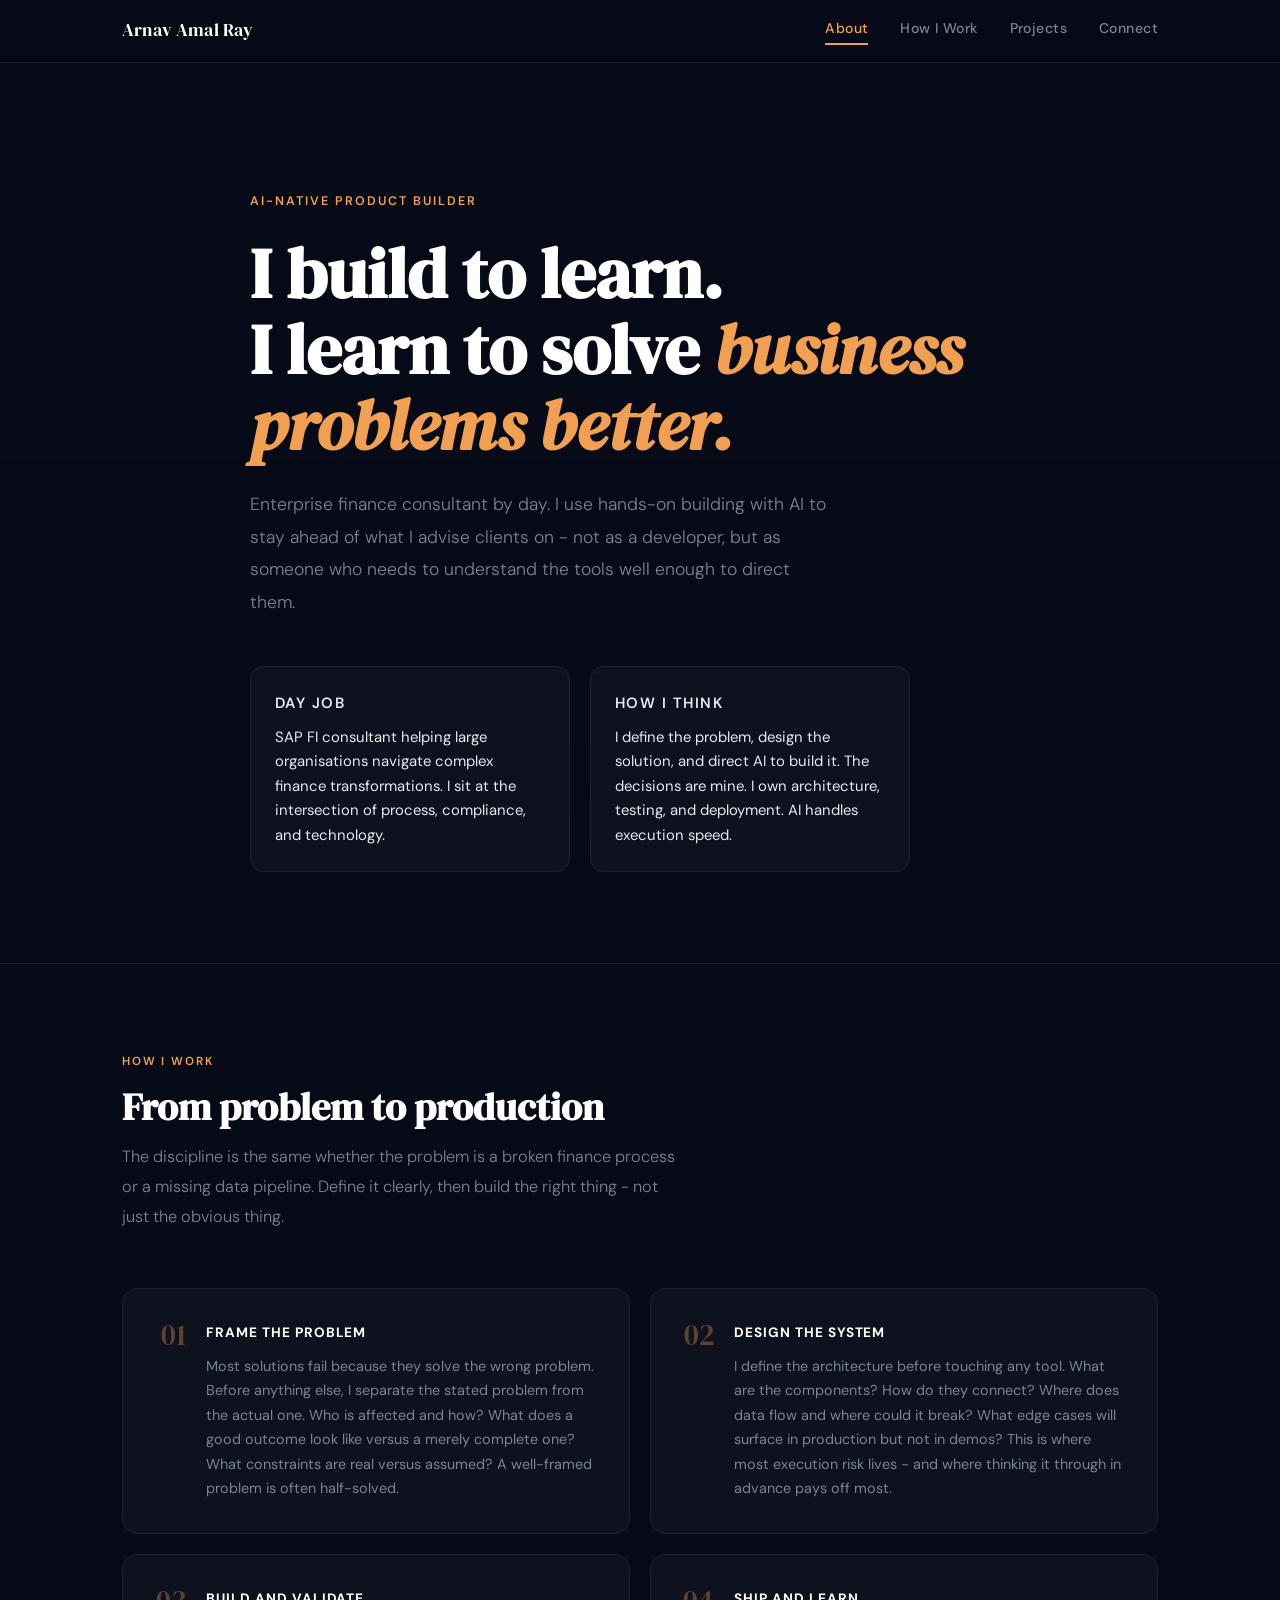
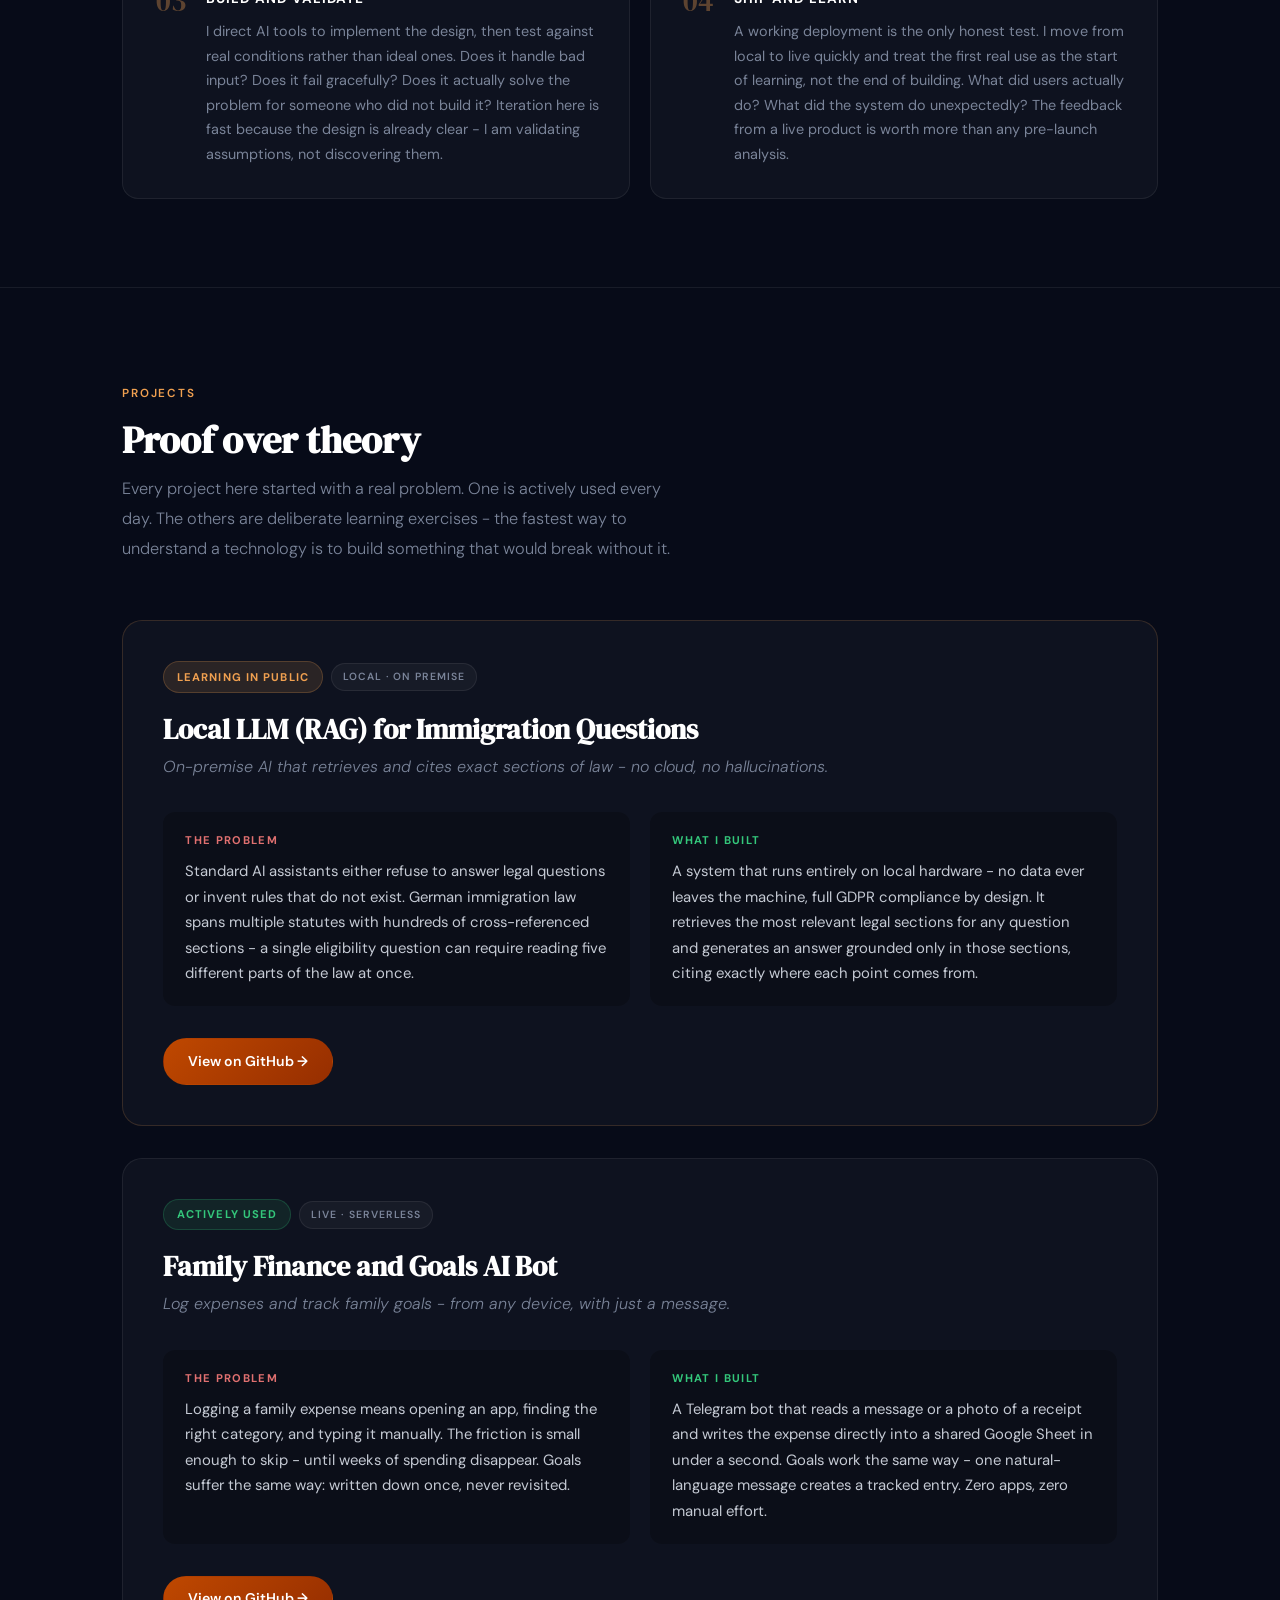
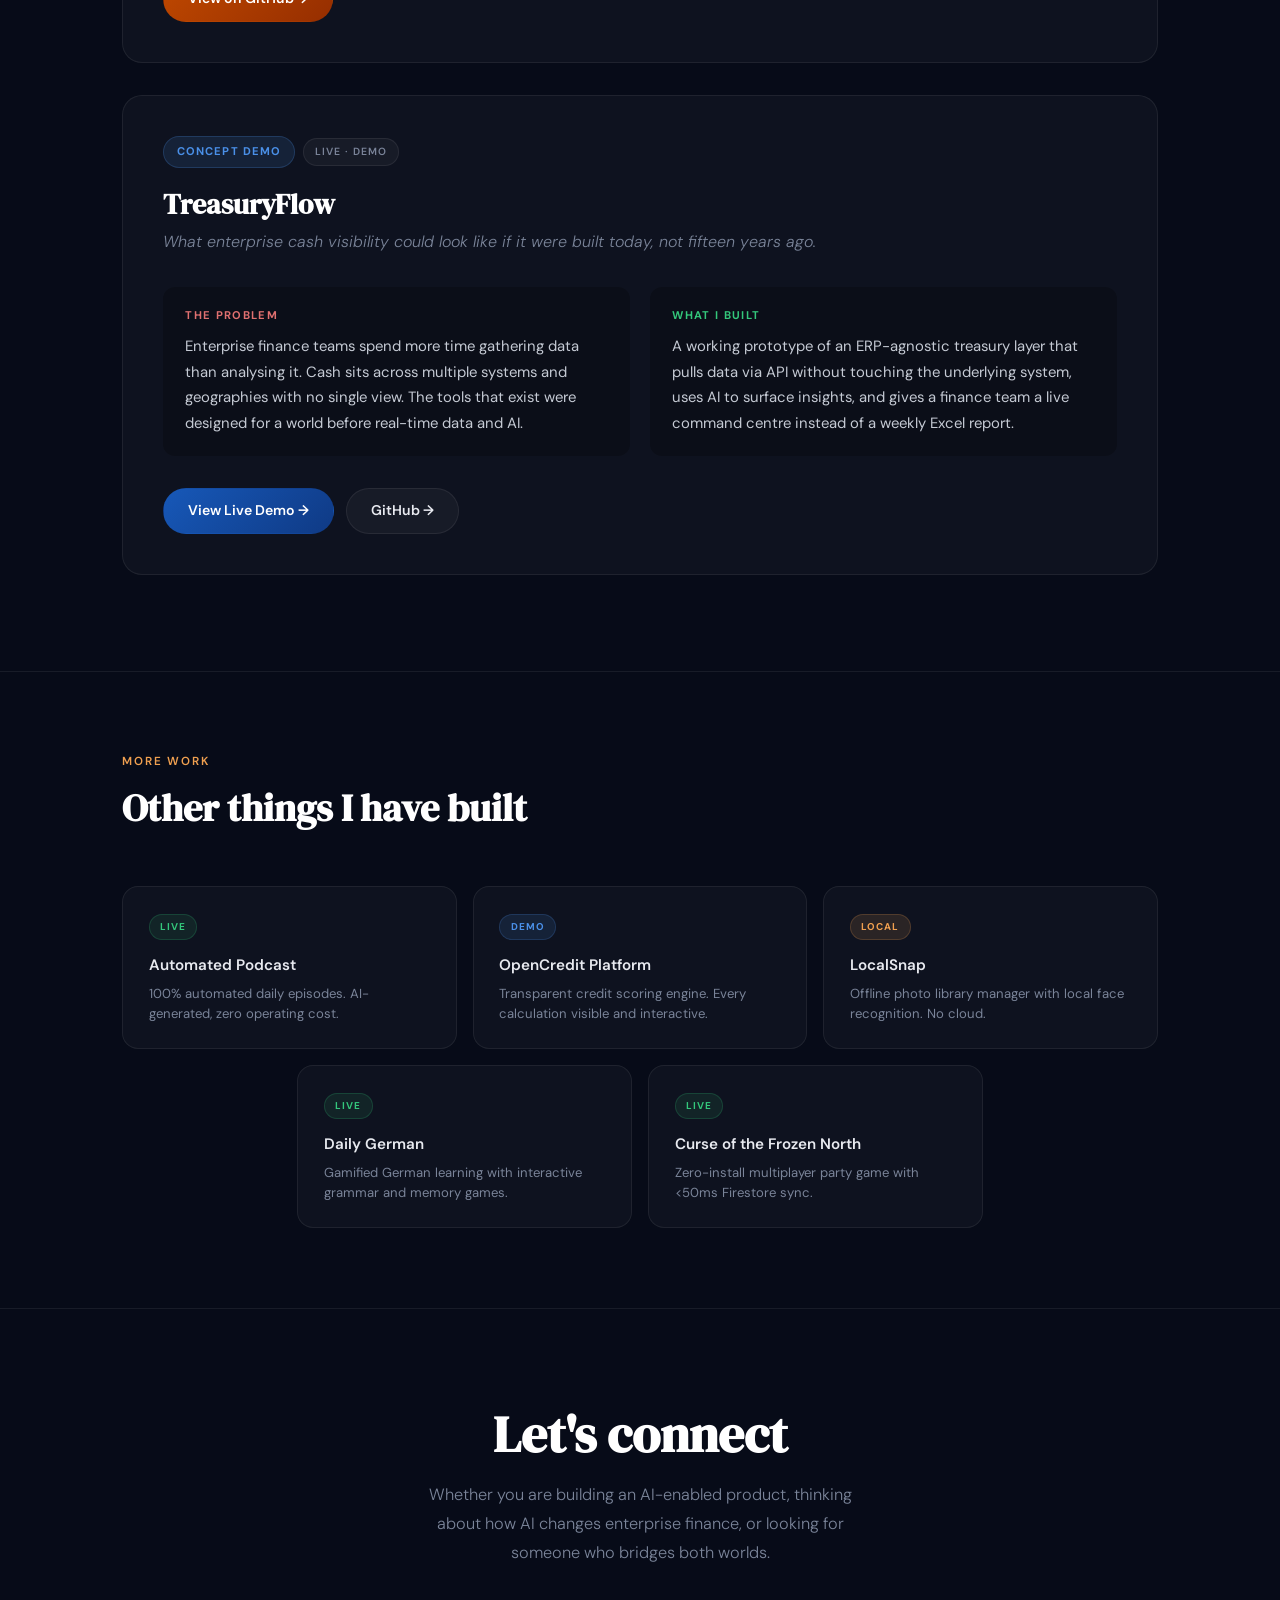
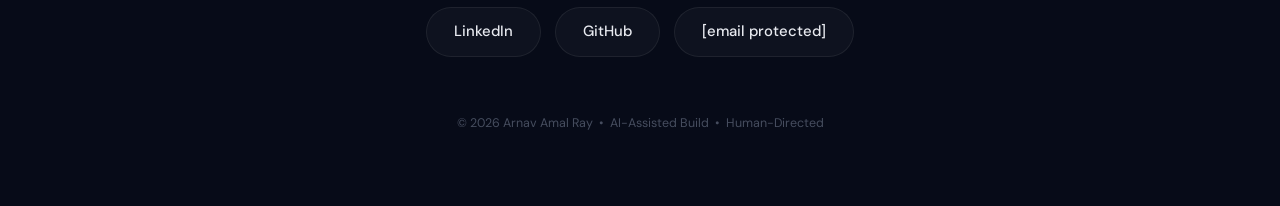
==== commit a463c14f: "Improve Other Builds: matched heading, tier badges, hover reveal, 3+2 grid" ====
--- a/index.html
+++ b/index.html
@@ -1,945 +1,1036 @@
-<!DOCTYPE html>
-<html lang="en">
-<head>
-    <meta charset="UTF-8">
-    <meta name="viewport" content="width=device-width, initial-scale=1.0">
-    <title>Arnav Ray - AI-Native Product Builder</title>
-
-    <!-- Google Analytics -->
-    <script async src="https://www.googletagmanager.com/gtag/js?id=G-HCZ0SSXZKR"></script>
-    <script>
-      window.dataLayer = window.dataLayer || [];
-      function gtag(){dataLayer.push(arguments);}
-      gtag('js', new Date());
-      gtag('config', 'G-HCZ0SSXZKR');
-    </script>
-
-    <link rel="preconnect" href="https://fonts.googleapis.com">
-    <link rel="preconnect" href="https://fonts.gstatic.com" crossorigin>
-    <link href="https://fonts.googleapis.com/css2?family=DM+Serif+Display:ital@0;1&family=DM+Sans:opsz,wght@9..40,300;9..40,400;9..40,500;9..40,600&display=swap" rel="stylesheet">
-
-    <style>
-        /* ── Variables ─────────────────────────────── */
-        :root {
-            --bg:        #070b18;
-            --surface:   rgba(255,255,255,0.03);
-            --border:    rgba(255,255,255,0.07);
-            --text:      #e8eaf0;
-            --muted:     #7a8499;
-            --amber:     #f0a050;
-            --amber-dim: rgba(240,160,80,0.12);
-            --green:     #34c77b;
-            --green-dim: rgba(52,199,123,0.1);
-            --blue:      #4a90e8;
-            --blue-dim:  rgba(74,144,232,0.12);
-        }
-
-        * { box-sizing: border-box; margin: 0; padding: 0; }
-        html { scroll-behavior: smooth; }
-
-        body {
-            font-family: 'DM Sans', sans-serif;
-            background-color: var(--bg);
-            color: var(--text);
-            line-height: 1.7;
-            overflow-x: hidden;
-        }
-
-        /* ── Ocean video background ─────────────────── */
-        .bg-video {
-            position: fixed;
-            inset: 0;
-            z-index: -2;
-            overflow: hidden;
-        }
-        .bg-video video {
-            width: 100%;
-            height: 100%;
-            object-fit: cover;
-            opacity: 0.22;
-        }
-        .bg-overlay {
-            position: fixed;
-            inset: 0;
-            z-index: -1;
-            background: linear-gradient(
-                to bottom,
-                rgba(7,11,24,0.45) 0%,
-                rgba(7,11,24,0.78) 60%,
-                rgba(7,11,24,0.92) 100%
-            );
-        }
-
-        /* ── Scroll progress bar ────────────────────── */
-        #progress-bar {
-            position: fixed;
-            top: 0; left: 0;
-            height: 3px;
-            width: 0%;
-            background: linear-gradient(90deg, var(--amber), #d95000);
-            z-index: 300;
-            transition: width 0.08s linear;
-            border-radius: 0 2px 2px 0;
-        }
-
-        /* ── Sticky header + nav ────────────────────── */
-        header {
-            position: sticky;
-            top: 0;
-            z-index: 200;
-            background: rgba(7, 11, 24, 0.88);
-            backdrop-filter: blur(24px);
-            -webkit-backdrop-filter: blur(24px);
-            border-bottom: 1px solid var(--border);
-        }
-
-        .header-inner {
-            max-width: 1100px;
-            margin: 0 auto;
-            padding: 0 2rem;
-            height: 62px;
-            display: flex;
-            align-items: center;
-            justify-content: space-between;
-        }
-
-        .header-name {
-            font-family: 'DM Serif Display', serif;
-            font-size: 1.1rem;
-            color: #fff;
-            letter-spacing: 0.01em;
-            text-decoration: none;
-        }
-
-        nav {
-            display: flex;
-            gap: 2rem;
-            align-items: center;
-        }
-
-        nav a {
-            color: var(--muted);
-            text-decoration: none;
-            font-size: 0.88rem;
-            font-weight: 500;
-            letter-spacing: 0.03em;
-            padding-bottom: 2px;
-            border-bottom: 2px solid transparent;
-            transition: color 0.2s, border-color 0.2s;
-        }
-
-        nav a:hover { color: var(--text); }
-
-        nav a.active {
-            color: var(--amber);
-            border-bottom-color: var(--amber);
-        }
-
-        /* ── Layout container ───────────────────────── */
-        .container {
-            max-width: 1100px;
-            margin: 0 auto;
-            padding: 0 2rem;
-        }
-
-        /* ═══════════════════════════════════════════════
-           HERO / ABOUT
-        ════════════════════════════════════════════════ */
-        #about {
-            min-height: 100vh;
-            display: flex;
-            align-items: center;
-            padding: 7rem 0 5rem;
-        }
-
-        .hero-inner { max-width: 780px; }
-
-        .hero-label {
-            display: inline-block;
-            font-size: 0.78rem;
-            font-weight: 600;
-            letter-spacing: 0.16em;
-            text-transform: uppercase;
-            color: var(--amber);
-            margin-bottom: 1.5rem;
-            opacity: 0;
-            animation: fadeUp 0.5s 0.1s ease forwards;
-        }
-
-        .hero-headline {
-            font-family: 'DM Serif Display', serif;
-            font-size: clamp(2.8rem, 5.5vw, 5rem);
-            line-height: 1.08;
-            color: #fff;
-            margin-bottom: 1.5rem;
-            opacity: 0;
-            animation: fadeUp 0.5s 0.2s ease forwards;
-        }
-
-        .hero-headline em {
-            font-style: italic;
-            color: var(--amber);
-        }
-
-        .hero-sub {
-            font-size: 1.1rem;
-            color: var(--muted);
-            max-width: 580px;
-            line-height: 1.85;
-            margin-bottom: 3rem;
-            font-weight: 300;
-            opacity: 0;
-            animation: fadeUp 0.5s 0.3s ease forwards;
-        }
-
-        .hero-cards {
-            display: grid;
-            grid-template-columns: 1fr 1fr;
-            gap: 1.25rem;
-            max-width: 660px;
-            opacity: 0;
-            animation: fadeUp 0.5s 0.4s ease forwards;
-        }
-
-        .hero-card {
-            background: var(--surface);
-            border: 1px solid var(--border);
-            border-radius: 14px;
-            padding: 1.5rem;
-            transition: background 0.2s, border-color 0.2s;
-        }
-
-        .hero-card:hover {
-            background: rgba(255,255,255,0.05);
-            border-color: rgba(255,255,255,0.13);
-        }
-
-        .hero-card-label {
-            font-size: 0.72rem;
-            font-weight: 600;
-            letter-spacing: 0.1em;
-            text-transform: uppercase;
-            color: var(--muted);
-            margin-bottom: 0.55rem;
-        }
-
-        .hero-card p {
-            font-size: 0.93rem;
-            color: var(--text);
-            line-height: 1.65;
-        }
-
-        /* ═══════════════════════════════════════════════
-           SHARED SECTION STYLES
-        ════════════════════════════════════════════════ */
-        .section-block {
-            padding: 6rem 0;
-            border-top: 1px solid var(--border);
-        }
-
-        .section-eyebrow {
-            font-size: 0.73rem;
-            font-weight: 600;
-            letter-spacing: 0.16em;
-            text-transform: uppercase;
-            color: var(--amber);
-            margin-bottom: 0.85rem;
-        }
-
-        .section-heading {
-            font-family: 'DM Serif Display', serif;
-            font-size: clamp(1.9rem, 3vw, 2.7rem);
-            color: #fff;
-            margin-bottom: 0.75rem;
-            line-height: 1.15;
-        }
-
-        .section-intro {
-            font-size: 1.02rem;
-            color: var(--muted);
-            max-width: 560px;
-            line-height: 1.85;
-            margin-bottom: 3.5rem;
-            font-weight: 300;
-        }
-
-        /* ═══════════════════════════════════════════════
-           PROJECT CARDS
-        ════════════════════════════════════════════════ */
-        .project-stack {
-            display: flex;
-            flex-direction: column;
-            gap: 2rem;
-        }
-
-        .project-card {
-            background: var(--surface);
-            border: 1px solid var(--border);
-            border-radius: 20px;
-            padding: 2.5rem;
-            cursor: pointer;
-            transition: transform 0.22s ease, border-color 0.22s, background 0.22s, box-shadow 0.22s;
-            position: relative;
-        }
-
-        .project-card:hover {
-            transform: translateY(-3px);
-            border-color: rgba(255,255,255,0.12);
-            background: rgba(255,255,255,0.04);
-            box-shadow: 0 14px 45px rgba(0,0,0,0.38);
-        }
-
-        .project-card.amber-accent {
-            border-color: rgba(240,160,80,0.17);
-        }
-        .project-card.amber-accent:hover {
-            border-color: rgba(240,160,80,0.32);
-            box-shadow: 0 14px 45px rgba(240,130,0,0.07);
-        }
-
-        /* Badge */
-        .card-badge {
-            display: inline-block;
-            font-size: 0.7rem;
-            font-weight: 700;
-            letter-spacing: 0.1em;
-            text-transform: uppercase;
-            padding: 0.32rem 0.8rem;
-            border-radius: 20px;
-            margin-bottom: 1.25rem;
-        }
-
-        .badge-green  { background: var(--green-dim); color: var(--green); border: 1px solid rgba(52,199,123,0.22); }
-        .badge-amber  { background: var(--amber-dim); color: var(--amber); border: 1px solid rgba(240,160,80,0.22); }
-        .badge-blue   { background: var(--blue-dim);  color: var(--blue);  border: 1px solid rgba(74,144,232,0.22); }
-
-        /* Card text */
-        .card-title {
-            font-family: 'DM Serif Display', serif;
-            font-size: 1.75rem;
-            color: #fff;
-            margin-bottom: 0.45rem;
-            line-height: 1.18;
-        }
-
-        .card-subtitle {
-            font-size: 1rem;
-            color: var(--muted);
-            margin-bottom: 2rem;
-            font-style: italic;
-            font-weight: 300;
-        }
-
-        /* Problem / Solution columns */
-        .card-body {
-            display: grid;
-            grid-template-columns: 1fr 1fr;
-            gap: 1.25rem;
-            margin-bottom: 2rem;
-        }
-
-        .card-col {
-            background: rgba(0,0,0,0.22);
-            border-radius: 12px;
-            padding: 1.2rem 1.4rem;
-        }
-
-        .card-col h4 {
-            font-size: 0.7rem;
-            font-weight: 700;
-            letter-spacing: 0.12em;
-            text-transform: uppercase;
-            margin-bottom: 0.55rem;
-        }
-
-        .col-problem h4  { color: #e07070; }
-        .col-solution h4 { color: var(--green); }
-
-        .card-col p {
-            font-size: 0.93rem;
-            color: #c5cad4;
-            line-height: 1.72;
-        }
-
-        /* Buttons */
-        .card-actions { display: flex; gap: 0.75rem; flex-wrap: wrap; }
-
-        .btn {
-            display: inline-flex;
-            align-items: center;
-            gap: 0.4rem;
-            font-size: 0.88rem;
-            font-weight: 600;
-            color: var(--text);
-            text-decoration: none;
-            padding: 0.65rem 1.5rem;
-            border-radius: 50px;
-            border: 1px solid var(--border);
-            background: rgba(255,255,255,0.04);
-            transition: all 0.2s;
-            white-space: nowrap;
-        }
-
-        .btn:hover {
-            background: rgba(255,255,255,0.08);
-            border-color: rgba(255,255,255,0.18);
-            transform: translateY(-1px);
-            color: #fff;
-        }
-
-        .btn-amber {
-            background: linear-gradient(135deg, #bf4800, #962e00);
-            border-color: transparent;
-            color: #fff;
-        }
-        .btn-amber:hover {
-            background: linear-gradient(135deg, #d55200, #b03800);
-            box-shadow: 0 5px 18px rgba(190,70,0,0.32);
-            transform: translateY(-1px);
-        }
-
-        .btn-blue {
-            background: linear-gradient(135deg, #1758b8, #0f3a85);
-            border-color: transparent;
-            color: #fff;
-        }
-        .btn-blue:hover {
-            background: linear-gradient(135deg, #1e65cc, #1448a0);
-            box-shadow: 0 5px 18px rgba(25,80,190,0.32);
-            transform: translateY(-1px);
-        }
-
-        /* ═══════════════════════════════════════════════
-           HOW I WORK
-        ════════════════════════════════════════════════ */
-        #workflow {
-            padding: 5.5rem 0;
-            border-top: 1px solid var(--border);
-        }
-
-        .workflow-grid {
-            display: grid;
-            grid-template-columns: 1fr 1fr;
-            gap: 1.25rem;
-            margin-top: 2.5rem;
-        }
-
-        .wf-step {
-            background: var(--surface);
-            border: 1px solid var(--border);
-            border-radius: 16px;
-            padding: 2rem 1.75rem;
-            display: flex;
-            gap: 1.25rem;
-            align-items: flex-start;
-        }
-
-        .wf-num {
-            font-family: 'DM Serif Display', serif;
-            font-size: 1.8rem;
-            color: var(--amber);
-            opacity: 0.35;
-            line-height: 1;
-            flex-shrink: 0;
-            width: 2.2rem;
-            text-align: right;
-        }
-
-        .wf-content { flex: 1; }
-
-        .wf-title {
-            font-size: 0.85rem;
-            font-weight: 700;
-            letter-spacing: 0.07em;
-            text-transform: uppercase;
-            color: #fff;
-            margin-bottom: 0.6rem;
-        }
-
-        .wf-desc {
-            font-size: 0.9rem;
-            color: var(--muted);
-            line-height: 1.7;
-        }
-
-        /* ═══════════════════════════════════════════════
-           OTHER BUILDS
-        ════════════════════════════════════════════════ */
-        #other-builds {
-            padding: 3.5rem 0;
-            border-top: 1px solid var(--border);
-        }
-
-        .other-builds-eyebrow {
-            font-size: 0.73rem;
-            font-weight: 600;
-            letter-spacing: 0.16em;
-            text-transform: uppercase;
-            color: var(--muted);
-            margin-bottom: 1.4rem;
-        }
-
-        .other-builds-grid {
-            display: grid;
-            grid-template-columns: repeat(4, 1fr);
-            gap: 1px;
-            background: var(--border);
-            border: 1px solid var(--border);
-            border-radius: 14px;
-            overflow: hidden;
-        }
-
-        .other-build-item {
-            background: var(--bg);
-            padding: 1.3rem 1.5rem;
-            text-decoration: none;
-            display: block;
-            transition: background 0.18s;
-        }
-
-        .other-build-item:hover { background: rgba(255,255,255,0.03); }
-
-        .other-build-name {
-            font-size: 0.93rem;
-            font-weight: 600;
-            color: var(--text);
-            margin-bottom: 0.3rem;
-            display: flex;
-            align-items: center;
-            gap: 0;
-        }
-
-        .other-build-arrow {
-            font-size: 0.78rem;
-            color: var(--muted);
-            margin-left: 0.3rem;
-            opacity: 0;
-            transform: translate(-3px, -1px);
-            transition: all 0.18s;
-            display: inline-block;
-        }
-
-        .other-build-item:hover .other-build-arrow {
-            opacity: 1;
-            transform: translate(1px, -2px);
-        }
-
-        .other-build-desc {
-            font-size: 0.8rem;
-            color: var(--muted);
-            line-height: 1.45;
-        }
-
-        /* ═══════════════════════════════════════════════
-           CONNECT / FOOTER
-        ════════════════════════════════════════════════ */
-        #connect {
-            padding: 6rem 0 4.5rem;
-            border-top: 1px solid var(--border);
-            text-align: center;
-        }
-
-        .connect-headline {
-            font-family: 'DM Serif Display', serif;
-            font-size: clamp(2rem, 4vw, 3.4rem);
-            color: #fff;
-            margin-bottom: 1rem;
-            line-height: 1.15;
-        }
-
-        .connect-sub {
-            font-size: 1.02rem;
-            color: var(--muted);
-            max-width: 460px;
-            margin: 0 auto 2.5rem;
-            line-height: 1.78;
-            font-weight: 300;
-        }
-
-        .connect-links {
-            display: flex;
-            justify-content: center;
-            gap: 0.85rem;
-            flex-wrap: wrap;
-            margin-bottom: 3.5rem;
-        }
-
-        .connect-btn {
-            display: inline-flex;
-            align-items: center;
-            gap: 0.45rem;
-            color: var(--text);
-            text-decoration: none;
-            font-size: 0.93rem;
-            font-weight: 500;
-            padding: 0.72rem 1.7rem;
-            border-radius: 50px;
-            border: 1px solid var(--border);
-            background: var(--surface);
-            transition: all 0.2s;
-        }
-
-        .connect-btn:hover {
-            background: rgba(255,255,255,0.07);
-            border-color: rgba(255,255,255,0.17);
-            transform: translateY(-2px);
-            color: #fff;
-        }
-
-        .footer-note {
-            font-size: 0.78rem;
-            color: var(--muted);
-            opacity: 0.55;
-        }
-
-        /* ═══════════════════════════════════════════════
-           ANIMATIONS
-        ════════════════════════════════════════════════ */
-        @keyframes fadeUp {
-            from { opacity: 0; transform: translateY(16px); }
-            to   { opacity: 1; transform: translateY(0); }
-        }
-
-        .reveal {
-            opacity: 0;
-            transform: translateY(18px);
-            transition: opacity 0.52s ease, transform 0.52s ease;
-        }
-
-        .reveal.visible {
-            opacity: 1;
-            transform: translateY(0);
-        }
-
-        /* stagger children inside a revealed parent */
-        .reveal-stagger > * {
-            opacity: 0;
-            transform: translateY(14px);
-            transition: opacity 0.45s ease, transform 0.45s ease;
-        }
-
-        .reveal-stagger.visible > *:nth-child(1) { opacity:1; transform:none; transition-delay: 0s; }
-        .reveal-stagger.visible > *:nth-child(2) { opacity:1; transform:none; transition-delay: 0.08s; }
-        .reveal-stagger.visible > *:nth-child(3) { opacity:1; transform:none; transition-delay: 0.16s; }
-        .reveal-stagger.visible > *:nth-child(4) { opacity:1; transform:none; transition-delay: 0.24s; }
-
-        /* ═══════════════════════════════════════════════
-           RESPONSIVE
-        ════════════════════════════════════════════════ */
-        @media (max-width: 760px) {
-            .hero-cards              { grid-template-columns: 1fr; }
-            .card-body               { grid-template-columns: 1fr; }
-            .workflow-grid           { grid-template-columns: 1fr; }
-            .other-builds-grid       { grid-template-columns: 1fr 1fr; }
-            nav                      { gap: 1.1rem; }
-            nav a                    { font-size: 0.82rem; }
-        }
-
-        @media (max-width: 480px) {
-            .other-builds-grid { grid-template-columns: 1fr; }
-            .card-actions      { flex-direction: column; }
-        }
-    </style>
-</head>
-<body>
-
-    <!-- Scroll progress bar -->
-    <div id="progress-bar"></div>
-
-    <!-- Ocean background -->
-    <div class="bg-video">
-        <video autoplay muted loop playsinline>
-            <source src="https://raw.githubusercontent.com/arnav-ray/arnav-ray/main/assets/video/ocean-bg.mp4" type="video/mp4">
-            <source src="assets/video/ocean-bg.mp4" type="video/mp4">
-        </video>
-    </div>
-    <div class="bg-overlay"></div>
-
-    <!-- ── HEADER ───────────────────────────────────── -->
-    <header>
-        <div class="header-inner">
-            <span class="header-name">Arnav Amal Ray</span>
-            <nav>
-                <a href="#about"    class="nav-link">About</a>
-                <a href="#workflow" class="nav-link">How I Work</a>
-                <a href="#projects" class="nav-link">Projects</a>
-                <a href="#connect"  class="nav-link">Connect</a>
-            </nav>
-        </div>
-    </header>
-
-    <!-- ── ABOUT / HERO ─────────────────────────────── -->
-    <section id="about">
-        <div class="container">
-            <div class="hero-inner">
-                <span class="hero-label">AI-Native Product Builder</span>
-                <h1 class="hero-headline">
-                    I build to learn.<br>
-                    I learn to solve <em>business problems better.</em>
-                </h1>
-                <p class="hero-sub">
-                    Enterprise finance consultant by day. I use hands-on building
-                    with AI to stay ahead of what I advise clients on - not as a
-                    developer, but as someone who needs to understand the tools
-                    well enough to direct them.
-                </p>
-                <div class="hero-cards">
-                    <div class="hero-card">
-                        <p class="hero-card-label">Day Job</p>
-                        <p>SAP FI consultant helping large organisations navigate complex finance transformations. I sit at the intersection of process, compliance, and technology.</p>
-                    </div>
-                    <div class="hero-card">
-                        <p class="hero-card-label">How I Think</p>
-                        <p>I define the problem, design the solution, and direct AI to build it. The decisions are mine. I own architecture, testing, and deployment. AI handles execution speed.</p>
-                    </div>
-                </div>
-            </div>
-        </div>
-    </section>
-
-    <!-- ── HOW I WORK ────────────────────────────────── -->
-    <section id="workflow">
-        <div class="container">
-            <p class="section-eyebrow reveal">How I Work</p>
-            <h2 class="section-heading reveal">From problem to production</h2>
-            <p class="section-intro reveal">The discipline is the same whether the problem is a broken finance process or a missing data pipeline. Define it clearly, then build the right thing - not just the obvious thing.</p>
-
-            <div class="workflow-grid reveal-stagger">
-                <div class="wf-step">
-                    <div class="wf-num">01</div>
-                    <div class="wf-content">
-                        <div class="wf-title">Frame the Problem</div>
-                        <p class="wf-desc">Most solutions fail because they solve the wrong problem. Before anything else, I separate the stated problem from the actual one. Who is affected and how? What does a good outcome look like versus a merely complete one? What constraints are real versus assumed? A well-framed problem is often half-solved.</p>
-                    </div>
-                </div>
-                <div class="wf-step">
-                    <div class="wf-num">02</div>
-                    <div class="wf-content">
-                        <div class="wf-title">Design the System</div>
-                        <p class="wf-desc">I define the architecture before touching any tool. What are the components? How do they connect? Where does data flow and where could it break? What edge cases will surface in production but not in demos? This is where most execution risk lives - and where thinking it through in advance pays off most.</p>
-                    </div>
-                </div>
-                <div class="wf-step">
-                    <div class="wf-num">03</div>
-                    <div class="wf-content">
-                        <div class="wf-title">Build and Validate</div>
-                        <p class="wf-desc">I direct AI tools to implement the design, then test against real conditions rather than ideal ones. Does it handle bad input? Does it fail gracefully? Does it actually solve the problem for someone who did not build it? Iteration here is fast because the design is already clear - I am validating assumptions, not discovering them.</p>
-                    </div>
-                </div>
-                <div class="wf-step">
-                    <div class="wf-num">04</div>
-                    <div class="wf-content">
-                        <div class="wf-title">Ship and Learn</div>
-                        <p class="wf-desc">A working deployment is the only honest test. I move from local to live quickly and treat the first real use as the start of learning, not the end of building. What did users actually do? What did the system do unexpectedly? The feedback from a live product is worth more than any pre-launch analysis.</p>
-                    </div>
-                </div>
-            </div>
-        </div>
-    </section>
-
-    <!-- ── PROJECTS ─────────────────────────────────── -->
-    <section id="projects" class="section-block">
-        <div class="container">
-            <p class="section-eyebrow reveal">Projects</p>
-            <h2 class="section-heading reveal">Proof over theory</h2>
-            <p class="section-intro reveal">
-                Every project here started with a real problem. One is actively
-                used every day. The others are deliberate learning exercises -
-                the fastest way to understand a technology is to build something
-                that would break without it.
-            </p>
-
-            <div class="project-stack">
-
-                <!-- PROJECT 1: Family Finance Bot -->
-                <div class="project-card reveal"
-                     onclick="window.open('https://github.com/arnav-ray/family-bot','_blank')"
-                     style="cursor:pointer;">
-                    <span class="card-badge badge-green">Actively Used</span>
-                    <h3 class="card-title">Family Finance and Goals AI Bot</h3>
-                    <p class="card-subtitle">Log expenses and track family goals - from any device, with just a message.</p>
-                    <div class="card-body">
-                        <div class="card-col col-problem">
-                            <h4>The Problem</h4>
-                            <p>Logging a family expense means opening an app, finding the right category, and typing it manually. The friction is small enough to skip - until weeks of spending disappear. Goals suffer the same way: written down once, never revisited.</p>
-                        </div>
-                        <div class="card-col col-solution">
-                            <h4>What I Built</h4>
-                            <p>A Telegram bot that reads a message or a photo of a receipt and writes the expense directly into a shared Google Sheet in under a second. Goals work the same way - one natural-language message creates a tracked entry. Zero apps, zero manual effort.</p>
-                        </div>
-                    </div>
-                    <div class="card-actions">
-                        <a href="https://github.com/arnav-ray/family-bot"
-                           class="btn btn-amber" target="_blank"
-                           onclick="event.stopPropagation();">
-                            View on GitHub &rarr;
-                        </a>
-                    </div>
-                </div>
-
-                <!-- PROJECT 2: RAG -->
-                <div class="project-card amber-accent reveal"
-                     onclick="window.open('https://github.com/arnav-ray/immigration-rag','_blank')"
-                     style="cursor:pointer;">
-                    <span class="card-badge badge-amber">Learning in Public</span>
-                    <h3 class="card-title">Local LLM (RAG) for Immigration Questions</h3>
-                    <p class="card-subtitle">On-premise AI that retrieves and cites exact sections of law - no cloud, no hallucinations.</p>
-                    <div class="card-body">
-                        <div class="card-col col-problem">
-                            <h4>The Problem</h4>
-                            <p>Standard AI assistants either refuse to answer legal questions or invent rules that do not exist. German immigration law spans multiple statutes with hundreds of cross-referenced sections - a single eligibility question can require reading five different parts of the law at once.</p>
-                        </div>
-                        <div class="card-col col-solution">
-                            <h4>What I Built</h4>
-                            <p>A system that runs entirely on local hardware - no data ever leaves the machine, full GDPR compliance by design. It retrieves the most relevant legal sections for any question and generates an answer grounded only in those sections, citing exactly where each point comes from.</p>
-                        </div>
-                    </div>
-                    <div class="card-actions">
-                        <a href="https://github.com/arnav-ray/immigration-rag"
-                           class="btn btn-amber" target="_blank"
-                           onclick="event.stopPropagation();">
-                            View on GitHub &rarr;
-                        </a>
-                    </div>
-                </div>
-
-                <!-- PROJECT 3: TreasuryFlow -->
-                <div class="project-card reveal"
-                     onclick="window.open('https://treasuryflow.arnavray.ca/','_blank')"
-                     style="cursor:pointer;">
-                    <span class="card-badge badge-blue">Concept Demo</span>
-                    <h3 class="card-title">TreasuryFlow</h3>
-                    <p class="card-subtitle">What enterprise cash visibility could look like if it were built today, not fifteen years ago.</p>
-                    <div class="card-body">
-                        <div class="card-col col-problem">
-                            <h4>The Problem</h4>
-                            <p>Enterprise finance teams spend more time gathering data than analysing it. Cash sits across multiple systems and geographies with no single view. The tools that exist were designed for a world before real-time data and AI.</p>
-                        </div>
-                        <div class="card-col col-solution">
-                            <h4>What I Built</h4>
-                            <p>A working prototype of an ERP-agnostic treasury layer that pulls data via API without touching the underlying system, uses AI to surface insights, and gives a finance team a live command centre instead of a weekly Excel report.</p>
-                        </div>
-                    </div>
-                    <div class="card-actions">
-                        <a href="https://treasuryflow.arnavray.ca/"
-                           class="btn btn-blue" target="_blank"
-                           onclick="event.stopPropagation();">
-                            View Live Demo &rarr;
-                        </a>
-                        <a href="https://github.com/arnav-ray"
-                           class="btn" target="_blank"
-                           onclick="event.stopPropagation();">
-                            GitHub &rarr;
-                        </a>
-                    </div>
-                </div>
-
-            </div>
-        </div>
-    </section>
-
-    <!-- ── OTHER BUILDS ──────────────────────────────── -->
-    <section id="other-builds">
-        <div class="container">
-            <p class="other-builds-eyebrow reveal">Other things I have built</p>
-            <div class="other-builds-grid reveal-stagger">
-                <a href="https://game.arnavray.ca/" target="_blank" class="other-build-item">
-                    <div class="other-build-name">
-                        Curse of the Frozen North
-                        <span class="other-build-arrow">&#8599;</span>
-                    </div>
-                    <p class="other-build-desc">Multiplayer party game. No install, no account - just a link and your phone.</p>
-                </a>
-                <a href="https://podcast.arnavray.ca/" target="_blank" class="other-build-item">
-                    <div class="other-build-name">
-                        Automated Podcast
-                        <span class="other-build-arrow">&#8599;</span>
-                    </div>
-                    <p class="other-build-desc">Fully automated daily episodes. AI-generated content, zero operating cost.</p>
-                </a>
-                <a href="https://german.arnavray.ca/" target="_blank" class="other-build-item">
-                    <div class="other-build-name">
-                        Daily German
-                        <span class="other-build-arrow">&#8599;</span>
-                    </div>
-                    <p class="other-build-desc">Gamified German learning with interactive grammar exercises and memory games.</p>
-                </a>
-                <a href="https://credit.arnavray.ca/" target="_blank" class="other-build-item">
-                    <div class="other-build-name">
-                        OpenCredit Platform
-                        <span class="other-build-arrow">&#8599;</span>
-                    </div>
-                    <p class="other-build-desc">Transparent credit scoring engine. Every calculation visible and interactive.</p>
-                </a>
-            </div>
-        </div>
-    </section>
-
-    <!-- ── CONNECT ───────────────────────────────────── -->
-    <section id="connect">
-        <div class="container">
-            <h2 class="connect-headline reveal">Let's connect</h2>
-            <p class="connect-sub reveal">
-                Whether you are building an AI-enabled product, thinking about
-                how AI changes enterprise finance, or looking for someone who
-                bridges both worlds.
-            </p>
-            <div class="connect-links reveal">
-                <a href="https://linkedin.com/in/arnavray" target="_blank" class="connect-btn">
-                    LinkedIn
-                </a>
-                <a href="https://github.com/arnav-ray" target="_blank" class="connect-btn">
-                    GitHub
-                </a>
-                <a href="/cdn-cgi/l/email-protection#c7a6b5a9a6b187a6b5a9a6b1b5a6bee9a4a6" class="connect-btn">
-                    <span class="__cf_email__" data-cfemail="7011021e11063011021e11060211095e1311">[email&#160;protected]</span>
-                </a>
-            </div>
-            <p class="footer-note">&copy; 2026 Arnav Amal Ray &nbsp;&bull;&nbsp; AI-Assisted Build &nbsp;&bull;&nbsp; Human-Directed</p>
-        </div>
-    </section>
-
-    <script data-cfasync="false" src="/cdn-cgi/scripts/5c5dd728/cloudflare-static/email-decode.min.js"></script><script>
-        // ── Scroll progress bar ──────────────────────
-        const progressBar = document.getElementById('progress-bar');
-        function updateProgress() {
-            const scrolled = window.scrollY;
-            const total = document.documentElement.scrollHeight - window.innerHeight;
-            progressBar.style.width = total > 0 ? (scrolled / total * 100) + '%' : '0%';
-        }
-        window.addEventListener('scroll', updateProgress, { passive: true });
-
-        // ── Active nav link on scroll ────────────────
-        const sections = document.querySelectorAll('section[id]');
-        const navLinks = document.querySelectorAll('nav a.nav-link');
-
-        const navObserver = new IntersectionObserver((entries) => {
-            entries.forEach(entry => {
-                if (entry.isIntersecting) {
-                    navLinks.forEach(link => {
-                        link.classList.toggle(
-                            'active',
-                            link.getAttribute('href') === '#' + entry.target.id
-                        );
-                    });
-                }
-            });
-        }, { rootMargin: '-35% 0px -60% 0px' });
-
-        sections.forEach(s => navObserver.observe(s));
-
-        // ── Scroll reveal ────────────────────────────
-        const revealObserver = new IntersectionObserver((entries) => {
-            entries.forEach(entry => {
-                if (entry.isIntersecting) {
-                    entry.target.classList.add('visible');
-                    revealObserver.unobserve(entry.target);
-                }
-            });
-        }, { threshold: 0.1 });
-
-        document.querySelectorAll('.reveal, .reveal-stagger').forEach(el => revealObserver.observe(el));
-
-    </script>
-</body>
-</html>
+<!DOCTYPE html>
+<html lang="en">
+<head>
+    <meta charset="UTF-8">
+    <meta name="viewport" content="width=device-width, initial-scale=1.0">
+    <title>Arnav Amal Ray - AI-Native Product Builder</title>
+
+    <!-- Google Analytics -->
+    <script async src="https://www.googletagmanager.com/gtag/js?id=G-HCZ0SSXZKR"></script>
+    <script>
+      window.dataLayer = window.dataLayer || [];
+      function gtag(){dataLayer.push(arguments);}
+      gtag('js', new Date());
+      gtag('config', 'G-HCZ0SSXZKR');
+    </script>
+
+    <link rel="preconnect" href="https://fonts.googleapis.com">
+    <link rel="preconnect" href="https://fonts.gstatic.com" crossorigin>
+    <link href="https://fonts.googleapis.com/css2?family=DM+Serif+Display:ital@0;1&family=DM+Sans:opsz,wght@9..40,300;9..40,400;9..40,500;9..40,600&display=swap" rel="stylesheet">
+
+    <style>
+        /* ── Variables ─────────────────────────────── */
+        :root {
+            --bg:        #070b18;
+            --surface:   rgba(255,255,255,0.03);
+            --border:    rgba(255,255,255,0.07);
+            --text:      #e8eaf0;
+            --muted:     #7a8499;
+            --amber:     #f0a050;
+            --amber-dim: rgba(240,160,80,0.12);
+            --green:     #34c77b;
+            --green-dim: rgba(52,199,123,0.1);
+            --blue:      #4a90e8;
+            --blue-dim:  rgba(74,144,232,0.12);
+        }
+
+        * { box-sizing: border-box; margin: 0; padding: 0; }
+        html { scroll-behavior: smooth; }
+
+        body {
+            font-family: 'DM Sans', sans-serif;
+            background-color: var(--bg);
+            color: var(--text);
+            line-height: 1.7;
+            overflow-x: hidden;
+        }
+
+        /* ── Ocean video background ─────────────────── */
+        .bg-video {
+            position: fixed;
+            inset: 0;
+            z-index: -2;
+            overflow: hidden;
+        }
+        .bg-video video {
+            width: 100%;
+            height: 100%;
+            object-fit: cover;
+            opacity: 0.22;
+        }
+        .bg-overlay {
+            position: fixed;
+            inset: 0;
+            z-index: -1;
+            background: linear-gradient(
+                to bottom,
+                rgba(7,11,24,0.45) 0%,
+                rgba(7,11,24,0.78) 60%,
+                rgba(7,11,24,0.92) 100%
+            );
+        }
+
+        /* ── Scroll progress bar ────────────────────── */
+        #progress-bar {
+            position: fixed;
+            top: 0; left: 0;
+            height: 3px;
+            width: 0%;
+            background: linear-gradient(90deg, var(--amber), #d95000);
+            z-index: 300;
+            transition: width 0.08s linear;
+            border-radius: 0 2px 2px 0;
+        }
+
+        /* ── Sticky header + nav ────────────────────── */
+        header {
+            position: sticky;
+            top: 0;
+            z-index: 200;
+            background: rgba(7, 11, 24, 0.88);
+            backdrop-filter: blur(24px);
+            -webkit-backdrop-filter: blur(24px);
+            border-bottom: 1px solid var(--border);
+        }
+
+        .header-inner {
+            max-width: 1100px;
+            margin: 0 auto;
+            padding: 0 2rem;
+            height: 62px;
+            display: flex;
+            align-items: center;
+            justify-content: space-between;
+        }
+
+        .header-name {
+            font-family: 'DM Serif Display', serif;
+            font-size: 1.1rem;
+            color: #fff;
+            letter-spacing: 0.01em;
+            text-decoration: none;
+        }
+
+        nav {
+            display: flex;
+            gap: 2rem;
+            align-items: center;
+        }
+
+        nav a {
+            color: var(--muted);
+            text-decoration: none;
+            font-size: 0.88rem;
+            font-weight: 500;
+            letter-spacing: 0.03em;
+            padding-bottom: 2px;
+            border-bottom: 2px solid transparent;
+            transition: color 0.2s, border-color 0.2s;
+        }
+
+        nav a:hover { color: var(--text); }
+
+        nav a.active {
+            color: var(--amber);
+            border-bottom-color: var(--amber);
+        }
+
+        /* ── Layout container ───────────────────────── */
+        .container {
+            max-width: 1100px;
+            margin: 0 auto;
+            padding: 0 2rem;
+        }
+
+        /* ═══════════════════════════════════════════════
+           HERO / ABOUT
+        ════════════════════════════════════════════════ */
+        #about {
+            min-height: 100vh;
+            display: flex;
+            align-items: center;
+            padding: 7rem 0 5rem;
+        }
+
+        .hero-inner { max-width: 780px; }
+
+        .hero-label {
+            display: inline-block;
+            font-size: 0.78rem;
+            font-weight: 600;
+            letter-spacing: 0.16em;
+            text-transform: uppercase;
+            color: var(--amber);
+            margin-bottom: 1.5rem;
+            opacity: 0;
+            animation: fadeUp 0.5s 0.1s ease forwards;
+        }
+
+        .hero-headline {
+            font-family: 'DM Serif Display', serif;
+            font-size: clamp(2.8rem, 5.5vw, 5rem);
+            line-height: 1.08;
+            color: #fff;
+            margin-bottom: 1.5rem;
+            opacity: 0;
+            animation: fadeUp 0.5s 0.2s ease forwards;
+        }
+
+        .hero-headline em {
+            font-style: italic;
+            color: var(--amber);
+        }
+
+        .hero-sub {
+            font-size: 1.1rem;
+            color: var(--muted);
+            max-width: 580px;
+            line-height: 1.85;
+            margin-bottom: 3rem;
+            font-weight: 300;
+            opacity: 0;
+            animation: fadeUp 0.5s 0.3s ease forwards;
+        }
+
+        .hero-cards {
+            display: grid;
+            grid-template-columns: 1fr 1fr;
+            gap: 1.25rem;
+            max-width: 660px;
+            opacity: 0;
+            animation: fadeUp 0.5s 0.4s ease forwards;
+        }
+
+        .hero-card {
+            background: var(--surface);
+            border: 1px solid var(--border);
+            border-radius: 14px;
+            padding: 1.5rem;
+            transition: background 0.2s, border-color 0.2s;
+        }
+
+        .hero-card:hover {
+            background: rgba(255,255,255,0.05);
+            border-color: rgba(255,255,255,0.13);
+        }
+
+        .hero-card-label {
+            font-size: 0.72rem;
+            font-weight: 600;
+            letter-spacing: 0.1em;
+            text-transform: uppercase;
+            color: var(--muted);
+            margin-bottom: 0.55rem;
+        }
+
+        .hero-card p {
+            font-size: 0.93rem;
+            color: var(--text);
+            line-height: 1.65;
+        }
+
+        /* ═══════════════════════════════════════════════
+           SHARED SECTION STYLES
+        ════════════════════════════════════════════════ */
+        .section-block {
+            padding: 6rem 0;
+            border-top: 1px solid var(--border);
+        }
+
+        .section-eyebrow {
+            font-size: 0.73rem;
+            font-weight: 600;
+            letter-spacing: 0.16em;
+            text-transform: uppercase;
+            color: var(--amber);
+            margin-bottom: 0.85rem;
+        }
+
+        .section-heading {
+            font-family: 'DM Serif Display', serif;
+            font-size: clamp(1.9rem, 3vw, 2.7rem);
+            color: #fff;
+            margin-bottom: 0.75rem;
+            line-height: 1.15;
+        }
+
+        .section-intro {
+            font-size: 1.02rem;
+            color: var(--muted);
+            max-width: 560px;
+            line-height: 1.85;
+            margin-bottom: 3.5rem;
+            font-weight: 300;
+        }
+
+        /* ═══════════════════════════════════════════════
+           PROJECT CARDS
+        ════════════════════════════════════════════════ */
+        .project-stack {
+            display: flex;
+            flex-direction: column;
+            gap: 2rem;
+        }
+
+        .project-card {
+            background: var(--surface);
+            border: 1px solid var(--border);
+            border-radius: 20px;
+            padding: 2.5rem;
+            cursor: pointer;
+            transition: transform 0.22s ease, border-color 0.22s, background 0.22s, box-shadow 0.22s;
+            position: relative;
+        }
+
+        .project-card:hover {
+            transform: translateY(-3px);
+            border-color: rgba(255,255,255,0.12);
+            background: rgba(255,255,255,0.04);
+            box-shadow: 0 14px 45px rgba(0,0,0,0.38);
+        }
+
+        .project-card.amber-accent {
+            border-color: rgba(240,160,80,0.17);
+        }
+        .project-card.amber-accent:hover {
+            border-color: rgba(240,160,80,0.32);
+            box-shadow: 0 14px 45px rgba(240,130,0,0.07);
+        }
+
+        /* Badge row */
+        .card-badge-row {
+            display: flex;
+            align-items: center;
+            gap: 0.5rem;
+            flex-wrap: wrap;
+            margin-bottom: 1.25rem;
+        }
+
+        .card-badge {
+            display: inline-block;
+            font-size: 0.7rem;
+            font-weight: 700;
+            letter-spacing: 0.1em;
+            text-transform: uppercase;
+            padding: 0.32rem 0.8rem;
+            border-radius: 20px;
+        }
+
+        .badge-green  { background: var(--green-dim); color: var(--green); border: 1px solid rgba(52,199,123,0.22); }
+        .badge-amber  { background: var(--amber-dim); color: var(--amber); border: 1px solid rgba(240,160,80,0.22); }
+        .badge-blue   { background: var(--blue-dim);  color: var(--blue);  border: 1px solid rgba(74,144,232,0.22); }
+
+        /* Tier tag — small secondary pill */
+        .card-tier {
+            display: inline-block;
+            font-size: 0.65rem;
+            font-weight: 600;
+            letter-spacing: 0.09em;
+            text-transform: uppercase;
+            padding: 0.26rem 0.7rem;
+            border-radius: 20px;
+            background: rgba(255,255,255,0.04);
+            color: var(--muted);
+            border: 1px solid var(--border);
+        }
+
+        /* Card text */
+        .card-title {
+            font-family: 'DM Serif Display', serif;
+            font-size: 1.75rem;
+            color: #fff;
+            margin-bottom: 0.45rem;
+            line-height: 1.18;
+        }
+
+        .card-subtitle {
+            font-size: 1rem;
+            color: var(--muted);
+            margin-bottom: 2rem;
+            font-style: italic;
+            font-weight: 300;
+        }
+
+        /* Problem / Solution columns */
+        .card-body {
+            display: grid;
+            grid-template-columns: 1fr 1fr;
+            gap: 1.25rem;
+            margin-bottom: 2rem;
+        }
+
+        .card-col {
+            background: rgba(0,0,0,0.22);
+            border-radius: 12px;
+            padding: 1.2rem 1.4rem;
+        }
+
+        .card-col h4 {
+            font-size: 0.7rem;
+            font-weight: 700;
+            letter-spacing: 0.12em;
+            text-transform: uppercase;
+            margin-bottom: 0.55rem;
+        }
+
+        .col-problem h4  { color: #e07070; }
+        .col-solution h4 { color: var(--green); }
+
+        .card-col p {
+            font-size: 0.93rem;
+            color: #c5cad4;
+            line-height: 1.72;
+        }
+
+        /* Buttons */
+        .card-actions { display: flex; gap: 0.75rem; flex-wrap: wrap; }
+
+        .btn {
+            display: inline-flex;
+            align-items: center;
+            gap: 0.4rem;
+            font-size: 0.88rem;
+            font-weight: 600;
+            color: var(--text);
+            text-decoration: none;
+            padding: 0.65rem 1.5rem;
+            border-radius: 50px;
+            border: 1px solid var(--border);
+            background: rgba(255,255,255,0.04);
+            transition: all 0.2s;
+            white-space: nowrap;
+        }
+
+        .btn:hover {
+            background: rgba(255,255,255,0.08);
+            border-color: rgba(255,255,255,0.18);
+            transform: translateY(-1px);
+            color: #fff;
+        }
+
+        .btn-amber {
+            background: linear-gradient(135deg, #bf4800, #962e00);
+            border-color: transparent;
+            color: #fff;
+        }
+        .btn-amber:hover {
+            background: linear-gradient(135deg, #d55200, #b03800);
+            box-shadow: 0 5px 18px rgba(190,70,0,0.32);
+            transform: translateY(-1px);
+        }
+
+        .btn-blue {
+            background: linear-gradient(135deg, #1758b8, #0f3a85);
+            border-color: transparent;
+            color: #fff;
+        }
+        .btn-blue:hover {
+            background: linear-gradient(135deg, #1e65cc, #1448a0);
+            box-shadow: 0 5px 18px rgba(25,80,190,0.32);
+            transform: translateY(-1px);
+        }
+
+        /* ═══════════════════════════════════════════════
+           HOW I WORK
+        ════════════════════════════════════════════════ */
+        #workflow {
+            padding: 5.5rem 0;
+            border-top: 1px solid var(--border);
+        }
+
+        .workflow-grid {
+            display: grid;
+            grid-template-columns: 1fr 1fr;
+            gap: 1.25rem;
+            margin-top: 2.5rem;
+        }
+
+        .wf-step {
+            background: var(--surface);
+            border: 1px solid var(--border);
+            border-radius: 16px;
+            padding: 2rem 1.75rem;
+            display: flex;
+            gap: 1.25rem;
+            align-items: flex-start;
+        }
+
+        .wf-num {
+            font-family: 'DM Serif Display', serif;
+            font-size: 1.8rem;
+            color: var(--amber);
+            opacity: 0.35;
+            line-height: 1;
+            flex-shrink: 0;
+            width: 2.2rem;
+            text-align: right;
+        }
+
+        .wf-content { flex: 1; }
+
+        .wf-title {
+            font-size: 0.85rem;
+            font-weight: 700;
+            letter-spacing: 0.07em;
+            text-transform: uppercase;
+            color: #fff;
+            margin-bottom: 0.6rem;
+        }
+
+        .wf-desc {
+            font-size: 0.9rem;
+            color: var(--muted);
+            line-height: 1.7;
+        }
+
+        /* ═══════════════════════════════════════════════
+           OTHER BUILDS
+        ════════════════════════════════════════════════ */
+        #other-builds {
+            padding: 5rem 0;
+            border-top: 1px solid var(--border);
+        }
+
+        .other-builds-grid {
+            display: grid;
+            grid-template-columns: repeat(6, 1fr);
+            gap: 1rem;
+            margin-top: 3.5rem;
+        }
+
+        /* 3 + 2 layout */
+        .other-builds-grid .other-build-item:nth-child(1),
+        .other-builds-grid .other-build-item:nth-child(2),
+        .other-builds-grid .other-build-item:nth-child(3) { grid-column: span 2; }
+
+        .other-builds-grid .other-build-item:nth-child(4) { grid-column: 2 / span 2; }
+        .other-builds-grid .other-build-item:nth-child(5) { grid-column: 4 / span 2; }
+
+        .other-build-item {
+            background: var(--surface);
+            border: 1px solid var(--border);
+            border-radius: 16px;
+            padding: 1.5rem 1.6rem;
+            text-decoration: none;
+            display: block;
+            transition: background 0.2s, border-color 0.2s, transform 0.2s;
+        }
+
+        .other-build-item:hover {
+            background: rgba(255,255,255,0.04);
+            border-color: rgba(255,255,255,0.11);
+            transform: translateY(-2px);
+        }
+
+        .other-build-badge {
+            display: inline-block;
+            font-size: 0.62rem;
+            font-weight: 700;
+            letter-spacing: 0.1em;
+            text-transform: uppercase;
+            padding: 0.22rem 0.65rem;
+            border-radius: 20px;
+            margin-bottom: 0.8rem;
+        }
+
+        .ob-badge-live  { background: var(--green-dim); color: var(--green); border: 1px solid rgba(52,199,123,0.2); }
+        .ob-badge-demo  { background: var(--blue-dim);  color: var(--blue);  border: 1px solid rgba(74,144,232,0.2); }
+        .ob-badge-local { background: var(--amber-dim); color: var(--amber); border: 1px solid rgba(240,160,80,0.2); }
+
+        .other-build-name {
+            font-size: 0.95rem;
+            font-weight: 600;
+            color: var(--text);
+            margin-bottom: 0.35rem;
+            display: flex;
+            align-items: center;
+        }
+
+        .other-build-arrow {
+            font-size: 0.78rem;
+            color: var(--muted);
+            margin-left: 0.3rem;
+            opacity: 0;
+            transform: translate(-3px, -1px);
+            transition: all 0.18s;
+            display: inline-block;
+        }
+
+        .other-build-item:hover .other-build-arrow {
+            opacity: 1;
+            transform: translate(1px, -2px);
+        }
+
+        .other-build-desc {
+            font-size: 0.82rem;
+            color: var(--muted);
+            line-height: 1.5;
+        }
+
+        /* Inline hover reveal */
+        .other-build-problem {
+            font-size: 0.8rem;
+            color: var(--muted);
+            line-height: 1.6;
+            max-height: 0;
+            overflow: hidden;
+            opacity: 0;
+            margin-top: 0;
+            transition: max-height 0.3s ease, opacity 0.3s ease, margin-top 0.3s ease;
+        }
+
+        .other-build-item:hover .other-build-problem {
+            max-height: 100px;
+            opacity: 1;
+            margin-top: 0.6rem;
+        }
+
+        /* ═══════════════════════════════════════════════
+           CONNECT / FOOTER
+        ════════════════════════════════════════════════ */
+        #connect {
+            padding: 6rem 0 4.5rem;
+            border-top: 1px solid var(--border);
+            text-align: center;
+        }
+
+        .connect-headline {
+            font-family: 'DM Serif Display', serif;
+            font-size: clamp(2rem, 4vw, 3.4rem);
+            color: #fff;
+            margin-bottom: 1rem;
+            line-height: 1.15;
+        }
+
+        .connect-sub {
+            font-size: 1.02rem;
+            color: var(--muted);
+            max-width: 460px;
+            margin: 0 auto 2.5rem;
+            line-height: 1.78;
+            font-weight: 300;
+        }
+
+        .connect-links {
+            display: flex;
+            justify-content: center;
+            gap: 0.85rem;
+            flex-wrap: wrap;
+            margin-bottom: 3.5rem;
+        }
+
+        .connect-btn {
+            display: inline-flex;
+            align-items: center;
+            gap: 0.45rem;
+            color: var(--text);
+            text-decoration: none;
+            font-size: 0.93rem;
+            font-weight: 500;
+            padding: 0.72rem 1.7rem;
+            border-radius: 50px;
+            border: 1px solid var(--border);
+            background: var(--surface);
+            transition: all 0.2s;
+        }
+
+        .connect-btn:hover {
+            background: rgba(255,255,255,0.07);
+            border-color: rgba(255,255,255,0.17);
+            transform: translateY(-2px);
+            color: #fff;
+        }
+
+        .footer-note {
+            font-size: 0.78rem;
+            color: var(--muted);
+            opacity: 0.55;
+        }
+
+        /* ═══════════════════════════════════════════════
+           ANIMATIONS
+        ════════════════════════════════════════════════ */
+        @keyframes fadeUp {
+            from { opacity: 0; transform: translateY(16px); }
+            to   { opacity: 1; transform: translateY(0); }
+        }
+
+        .reveal {
+            opacity: 0;
+            transform: translateY(18px);
+            transition: opacity 0.52s ease, transform 0.52s ease;
+        }
+
+        .reveal.visible {
+            opacity: 1;
+            transform: translateY(0);
+        }
+
+        /* stagger children inside a revealed parent */
+        .reveal-stagger > * {
+            opacity: 0;
+            transform: translateY(14px);
+            transition: opacity 0.45s ease, transform 0.45s ease;
+        }
+
+        .reveal-stagger.visible > *:nth-child(1) { opacity:1; transform:none; transition-delay: 0s; }
+        .reveal-stagger.visible > *:nth-child(2) { opacity:1; transform:none; transition-delay: 0.08s; }
+        .reveal-stagger.visible > *:nth-child(3) { opacity:1; transform:none; transition-delay: 0.16s; }
+        .reveal-stagger.visible > *:nth-child(4) { opacity:1; transform:none; transition-delay: 0.24s; }
+        .reveal-stagger.visible > *:nth-child(5) { opacity:1; transform:none; transition-delay: 0.32s; }
+
+        /* ═══════════════════════════════════════════════
+           RESPONSIVE
+        ════════════════════════════════════════════════ */
+        @media (max-width: 760px) {
+            .hero-cards    { grid-template-columns: 1fr; }
+            .card-body     { grid-template-columns: 1fr; }
+            .workflow-grid { grid-template-columns: 1fr; }
+            nav            { gap: 1.1rem; }
+            nav a          { font-size: 0.82rem; }
+
+            .other-builds-grid { grid-template-columns: 1fr 1fr; gap: 0.75rem; }
+            .other-builds-grid .other-build-item:nth-child(n) { grid-column: span 1; }
+        }
+
+        @media (max-width: 480px) {
+            .other-builds-grid { grid-template-columns: 1fr; }
+            .card-actions      { flex-direction: column; }
+        }
+    </style>
+</head>
+<body>
+
+    <!-- Scroll progress bar -->
+    <div id="progress-bar"></div>
+
+    <!-- Ocean background -->
+    <div class="bg-video">
+        <video autoplay muted loop playsinline>
+            <source src="https://raw.githubusercontent.com/arnav-ray/arnav-ray/main/assets/video/ocean-bg.mp4" type="video/mp4">
+            <source src="assets/video/ocean-bg.mp4" type="video/mp4">
+        </video>
+    </div>
+    <div class="bg-overlay"></div>
+
+    <!-- ── HEADER ───────────────────────────────────── -->
+    <header>
+        <div class="header-inner">
+            <span class="header-name">Arnav Amal Ray</span>
+            <nav>
+                <a href="#about"    class="nav-link">About</a>
+                <a href="#workflow" class="nav-link">How I Work</a>
+                <a href="#projects" class="nav-link">Projects</a>
+                <a href="#connect"  class="nav-link">Connect</a>
+            </nav>
+        </div>
+    </header>
+
+    <!-- ── ABOUT / HERO ─────────────────────────────── -->
+    <section id="about">
+        <div class="container">
+            <div class="hero-inner">
+                <span class="hero-label">AI-Native Product Builder</span>
+                <h1 class="hero-headline">
+                    I build to learn.<br>
+                    I learn to solve <em>business problems better.</em>
+                </h1>
+                <p class="hero-sub">
+                    Enterprise finance consultant by day. I use hands-on building
+                    with AI to stay ahead of what I advise clients on - not as a
+                    developer, but as someone who needs to understand the tools
+                    well enough to direct them.
+                </p>
+                <div class="hero-cards">
+                    <div class="hero-card">
+                        <p class="hero-card-label">Day Job</p>
+                        <p>SAP FI consultant helping large organisations navigate complex finance transformations. I sit at the intersection of process, compliance, and technology.</p>
+                    </div>
+                    <div class="hero-card">
+                        <p class="hero-card-label">How I Think</p>
+                        <p>I define the problem, design the solution, and direct AI to build it. The decisions are mine. I own architecture, testing, and deployment. AI handles execution speed.</p>
+                    </div>
+                </div>
+            </div>
+        </div>
+    </section>
+
+    <!-- ── HOW I WORK ────────────────────────────────── -->
+    <section id="workflow">
+        <div class="container">
+            <p class="section-eyebrow reveal">How I Work</p>
+            <h2 class="section-heading reveal">From problem to production</h2>
+            <p class="section-intro reveal">The discipline is the same whether the problem is a broken finance process or a missing data pipeline. Define it clearly, then build the right thing - not just the obvious thing.</p>
+
+            <div class="workflow-grid reveal-stagger">
+                <div class="wf-step">
+                    <div class="wf-num">01</div>
+                    <div class="wf-content">
+                        <div class="wf-title">Frame the Problem</div>
+                        <p class="wf-desc">Most solutions fail because they solve the wrong problem. Before anything else, I separate the stated problem from the actual one. Who is affected and how? What does a good outcome look like versus a merely complete one? What constraints are real versus assumed? A well-framed problem is often half-solved.</p>
+                    </div>
+                </div>
+                <div class="wf-step">
+                    <div class="wf-num">02</div>
+                    <div class="wf-content">
+                        <div class="wf-title">Design the System</div>
+                        <p class="wf-desc">I define the architecture before touching any tool. What are the components? How do they connect? Where does data flow and where could it break? What edge cases will surface in production but not in demos? This is where most execution risk lives - and where thinking it through in advance pays off most.</p>
+                    </div>
+                </div>
+                <div class="wf-step">
+                    <div class="wf-num">03</div>
+                    <div class="wf-content">
+                        <div class="wf-title">Build and Validate</div>
+                        <p class="wf-desc">I direct AI tools to implement the design, then test against real conditions rather than ideal ones. Does it handle bad input? Does it fail gracefully? Does it actually solve the problem for someone who did not build it? Iteration here is fast because the design is already clear - I am validating assumptions, not discovering them.</p>
+                    </div>
+                </div>
+                <div class="wf-step">
+                    <div class="wf-num">04</div>
+                    <div class="wf-content">
+                        <div class="wf-title">Ship and Learn</div>
+                        <p class="wf-desc">A working deployment is the only honest test. I move from local to live quickly and treat the first real use as the start of learning, not the end of building. What did users actually do? What did the system do unexpectedly? The feedback from a live product is worth more than any pre-launch analysis.</p>
+                    </div>
+                </div>
+            </div>
+        </div>
+    </section>
+
+    <!-- ── PROJECTS ─────────────────────────────────── -->
+    <section id="projects" class="section-block">
+        <div class="container">
+            <p class="section-eyebrow reveal">Projects</p>
+            <h2 class="section-heading reveal">Proof over theory</h2>
+            <p class="section-intro reveal">
+                Every project here started with a real problem. One is actively
+                used every day. The others are deliberate learning exercises -
+                the fastest way to understand a technology is to build something
+                that would break without it.
+            </p>
+
+            <div class="project-stack">
+
+                <!-- PROJECT 1: RAG -->
+                <div class="project-card amber-accent reveal"
+                     onclick="window.open('https://github.com/arnav-ray/immigration-rag','_blank')"
+                     style="cursor:pointer;">
+                    <div class="card-badge-row">
+                        <span class="card-badge badge-amber">Learning in Public</span>
+                        <span class="card-tier">Local &middot; On Premise</span>
+                    </div>
+                    <h3 class="card-title">Local LLM (RAG) for Immigration Questions</h3>
+                    <p class="card-subtitle">On-premise AI that retrieves and cites exact sections of law - no cloud, no hallucinations.</p>
+                    <div class="card-body">
+                        <div class="card-col col-problem">
+                            <h4>The Problem</h4>
+                            <p>Standard AI assistants either refuse to answer legal questions or invent rules that do not exist. German immigration law spans multiple statutes with hundreds of cross-referenced sections - a single eligibility question can require reading five different parts of the law at once.</p>
+                        </div>
+                        <div class="card-col col-solution">
+                            <h4>What I Built</h4>
+                            <p>A system that runs entirely on local hardware - no data ever leaves the machine, full GDPR compliance by design. It retrieves the most relevant legal sections for any question and generates an answer grounded only in those sections, citing exactly where each point comes from.</p>
+                        </div>
+                    </div>
+                    <div class="card-actions">
+                        <a href="https://github.com/arnav-ray/immigration-rag"
+                           class="btn btn-amber" target="_blank"
+                           onclick="event.stopPropagation();">
+                            View on GitHub &rarr;
+                        </a>
+                    </div>
+                </div>
+
+                <!-- PROJECT 2: Family Finance Bot -->
+                <div class="project-card reveal"
+                     onclick="window.open('https://github.com/arnav-ray/Finance-and-Goals-bot','_blank')"
+                     style="cursor:pointer;">
+                    <div class="card-badge-row">
+                        <span class="card-badge badge-green">Actively Used</span>
+                        <span class="card-tier">Live &middot; Serverless</span>
+                    </div>
+                    <h3 class="card-title">Family Finance and Goals AI Bot</h3>
+                    <p class="card-subtitle">Log expenses and track family goals - from any device, with just a message.</p>
+                    <div class="card-body">
+                        <div class="card-col col-problem">
+                            <h4>The Problem</h4>
+                            <p>Logging a family expense means opening an app, finding the right category, and typing it manually. The friction is small enough to skip - until weeks of spending disappear. Goals suffer the same way: written down once, never revisited.</p>
+                        </div>
+                        <div class="card-col col-solution">
+                            <h4>What I Built</h4>
+                            <p>A Telegram bot that reads a message or a photo of a receipt and writes the expense directly into a shared Google Sheet in under a second. Goals work the same way - one natural-language message creates a tracked entry. Zero apps, zero manual effort.</p>
+                        </div>
+                    </div>
+                    <div class="card-actions">
+                        <a href="https://github.com/arnav-ray/Finance-and-Goals-bot"
+                           class="btn btn-amber" target="_blank"
+                           onclick="event.stopPropagation();">
+                            View on GitHub &rarr;
+                        </a>
+                    </div>
+                </div>
+
+                <!-- PROJECT 3: TreasuryFlow -->
+                <div class="project-card reveal"
+                     onclick="window.open('https://treasuryflow.arnavray.ca/','_blank')"
+                     style="cursor:pointer;">
+                    <div class="card-badge-row">
+                        <span class="card-badge badge-blue">Concept Demo</span>
+                        <span class="card-tier">Live &middot; Demo</span>
+                    </div>
+                    <h3 class="card-title">TreasuryFlow</h3>
+                    <p class="card-subtitle">What enterprise cash visibility could look like if it were built today, not fifteen years ago.</p>
+                    <div class="card-body">
+                        <div class="card-col col-problem">
+                            <h4>The Problem</h4>
+                            <p>Enterprise finance teams spend more time gathering data than analysing it. Cash sits across multiple systems and geographies with no single view. The tools that exist were designed for a world before real-time data and AI.</p>
+                        </div>
+                        <div class="card-col col-solution">
+                            <h4>What I Built</h4>
+                            <p>A working prototype of an ERP-agnostic treasury layer that pulls data via API without touching the underlying system, uses AI to surface insights, and gives a finance team a live command centre instead of a weekly Excel report.</p>
+                        </div>
+                    </div>
+                    <div class="card-actions">
+                        <a href="https://treasuryflow.arnavray.ca/"
+                           class="btn btn-blue" target="_blank"
+                           onclick="event.stopPropagation();">
+                            View Live Demo &rarr;
+                        </a>
+                        <a href="https://github.com/arnav-ray/TreasuryFlow"
+                           class="btn" target="_blank"
+                           onclick="event.stopPropagation();">
+                            GitHub &rarr;
+                        </a>
+                    </div>
+                </div>
+
+            </div>
+        </div>
+    </section>
+
+    <!-- ── OTHER BUILDS ──────────────────────────────── -->
+    <section id="other-builds">
+        <div class="container">
+            <p class="section-eyebrow reveal">More Work</p>
+            <h2 class="section-heading reveal">Other things I have built</h2>
+            <div class="other-builds-grid reveal-stagger">
+
+                <a href="https://podcast.arnavray.ca/" target="_blank" class="other-build-item">
+                    <span class="other-build-badge ob-badge-live">Live</span>
+                    <div class="other-build-name">
+                        Automated Podcast
+                        <span class="other-build-arrow">&#8599;</span>
+                    </div>
+                    <p class="other-build-desc">100% automated daily episodes. AI-generated, zero operating cost.</p>
+                    <p class="other-build-problem">Podcast production requires daily manual effort. This pipeline generates, voices, and publishes episodes automatically — no intervention at any step.</p>
+                </a>
+
+                <a href="https://credit.arnavray.ca/" target="_blank" class="other-build-item">
+                    <span class="other-build-badge ob-badge-demo">Demo</span>
+                    <div class="other-build-name">
+                        OpenCredit Platform
+                        <span class="other-build-arrow">&#8599;</span>
+                    </div>
+                    <p class="other-build-desc">Transparent credit scoring engine. Every calculation visible and interactive.</p>
+                    <p class="other-build-problem">Credit scores are black boxes. This makes every calculation visible and interactive — Basel III methodology, fully auditable by anyone.</p>
+                </a>
+
+                <a href="https://github.com/arnav-ray/LocalSnap" target="_blank" class="other-build-item">
+                    <span class="other-build-badge ob-badge-local">Local</span>
+                    <div class="other-build-name">
+                        LocalSnap
+                        <span class="other-build-arrow">&#8599;</span>
+                    </div>
+                    <p class="other-build-desc">Offline photo library manager with local face recognition. No cloud.</p>
+                    <p class="other-build-problem">Cloud photo exports strip all metadata — timestamps, GPS, and face tags vanish. This recovers everything locally using offline OpenCV models.</p>
+                </a>
+
+                <a href="https://german.arnavray.ca/" target="_blank" class="other-build-item">
+                    <span class="other-build-badge ob-badge-live">Live</span>
+                    <div class="other-build-name">
+                        Daily German
+                        <span class="other-build-arrow">&#8599;</span>
+                    </div>
+                    <p class="other-build-desc">Gamified German learning with interactive grammar and memory games.</p>
+                    <p class="other-build-problem">Language learning apps are passive. This uses interactive games and spaced repetition to make German genuinely engaging to learn.</p>
+                </a>
+
+                <a href="https://game.arnavray.ca/" target="_blank" class="other-build-item">
+                    <span class="other-build-badge ob-badge-live">Live</span>
+                    <div class="other-build-name">
+                        Curse of the Frozen North
+                        <span class="other-build-arrow">&#8599;</span>
+                    </div>
+                    <p class="other-build-desc">Zero-install multiplayer party game with &lt;50ms Firestore sync.</p>
+                    <p class="other-build-problem">Party games require downloads, accounts, and setup. This runs instantly in any browser — share a link, pick up your phone, start playing.</p>
+                </a>
+
+            </div>
+        </div>
+    </section>
+
+    <!-- ── CONNECT ───────────────────────────────────── -->
+    <section id="connect">
+        <div class="container">
+            <h2 class="connect-headline reveal">Let's connect</h2>
+            <p class="connect-sub reveal">
+                Whether you are building an AI-enabled product, thinking about
+                how AI changes enterprise finance, or looking for someone who
+                bridges both worlds.
+            </p>
+            <div class="connect-links reveal">
+                <a href="https://linkedin.com/in/arnavray" target="_blank" class="connect-btn">
+                    LinkedIn
+                </a>
+                <a href="https://github.com/arnav-ray" target="_blank" class="connect-btn">
+                    GitHub
+                </a>
+                <a href="/cdn-cgi/l/email-protection#c7a6b5a9a6b187a6b5a9a6b1b5a6bee9a4a6" class="connect-btn">
+                    <span class="__cf_email__" data-cfemail="7011021e11063011021e11060211095e1311">[email&#160;protected]</span>
+                </a>
+            </div>
+            <p class="footer-note">&copy; 2026 Arnav Amal Ray &nbsp;&bull;&nbsp; AI-Assisted Build &nbsp;&bull;&nbsp; Human-Directed</p>
+        </div>
+    </section>
+
+    <script data-cfasync="false" src="/cdn-cgi/scripts/5c5dd728/cloudflare-static/email-decode.min.js"></script><script>
+        // ── Scroll progress bar ──────────────────────
+        const progressBar = document.getElementById('progress-bar');
+        function updateProgress() {
+            const scrolled = window.scrollY;
+            const total = document.documentElement.scrollHeight - window.innerHeight;
+            progressBar.style.width = total > 0 ? (scrolled / total * 100) + '%' : '0%';
+        }
+        window.addEventListener('scroll', updateProgress, { passive: true });
+
+        // ── Active nav link on scroll ────────────────
+        const sections = document.querySelectorAll('section[id]');
+        const navLinks = document.querySelectorAll('nav a.nav-link');
+
+        const navObserver = new IntersectionObserver((entries) => {
+            entries.forEach(entry => {
+                if (entry.isIntersecting) {
+                    navLinks.forEach(link => {
+                        link.classList.toggle(
+                            'active',
+                            link.getAttribute('href') === '#' + entry.target.id
+                        );
+                    });
+                }
+            });
+        }, { rootMargin: '-35% 0px -60% 0px' });
+
+        sections.forEach(s => navObserver.observe(s));
+
+        // ── Scroll reveal ────────────────────────────
+        const revealObserver = new IntersectionObserver((entries) => {
+            entries.forEach(entry => {
+                if (entry.isIntersecting) {
+                    entry.target.classList.add('visible');
+                    revealObserver.unobserve(entry.target);
+                }
+            });
+        }, { threshold: 0.1 });
+
+        document.querySelectorAll('.reveal, .reveal-stagger').forEach(el => revealObserver.observe(el));
+
+    </script>
+</body>
+</html>
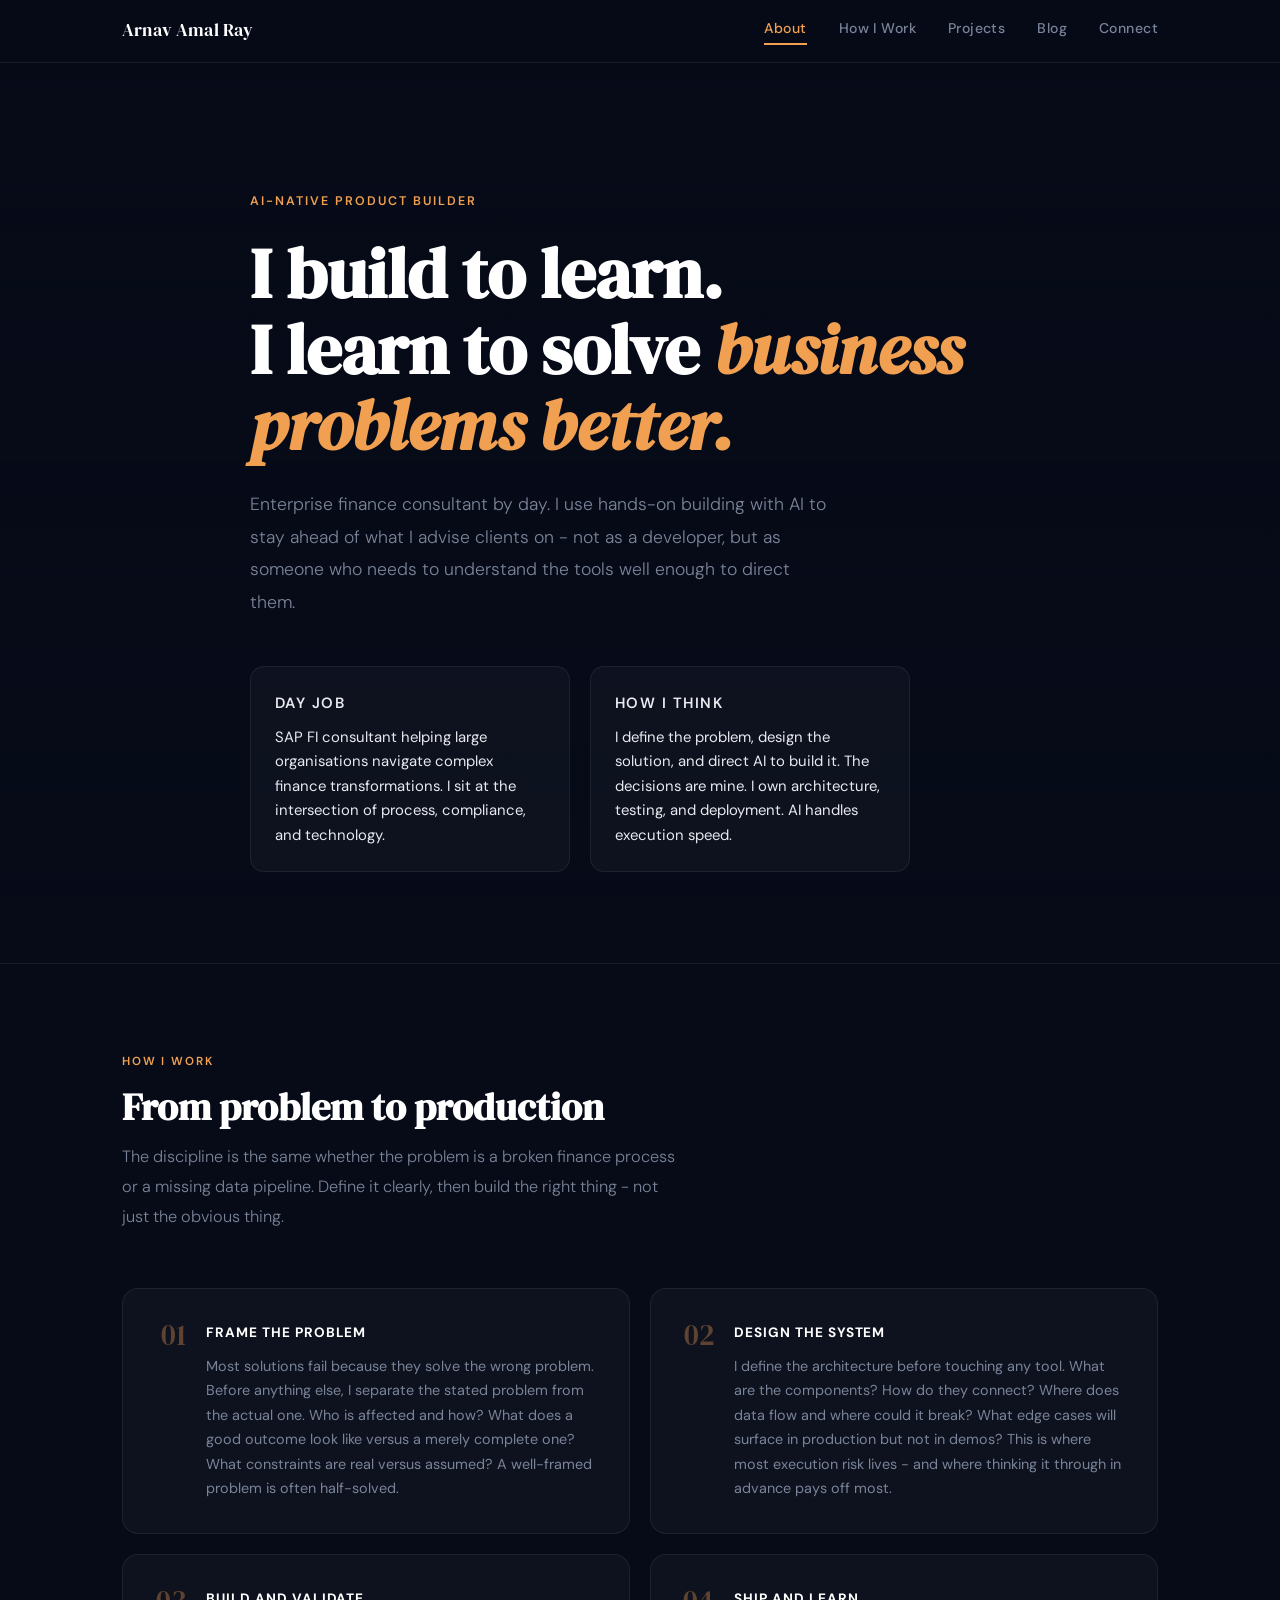
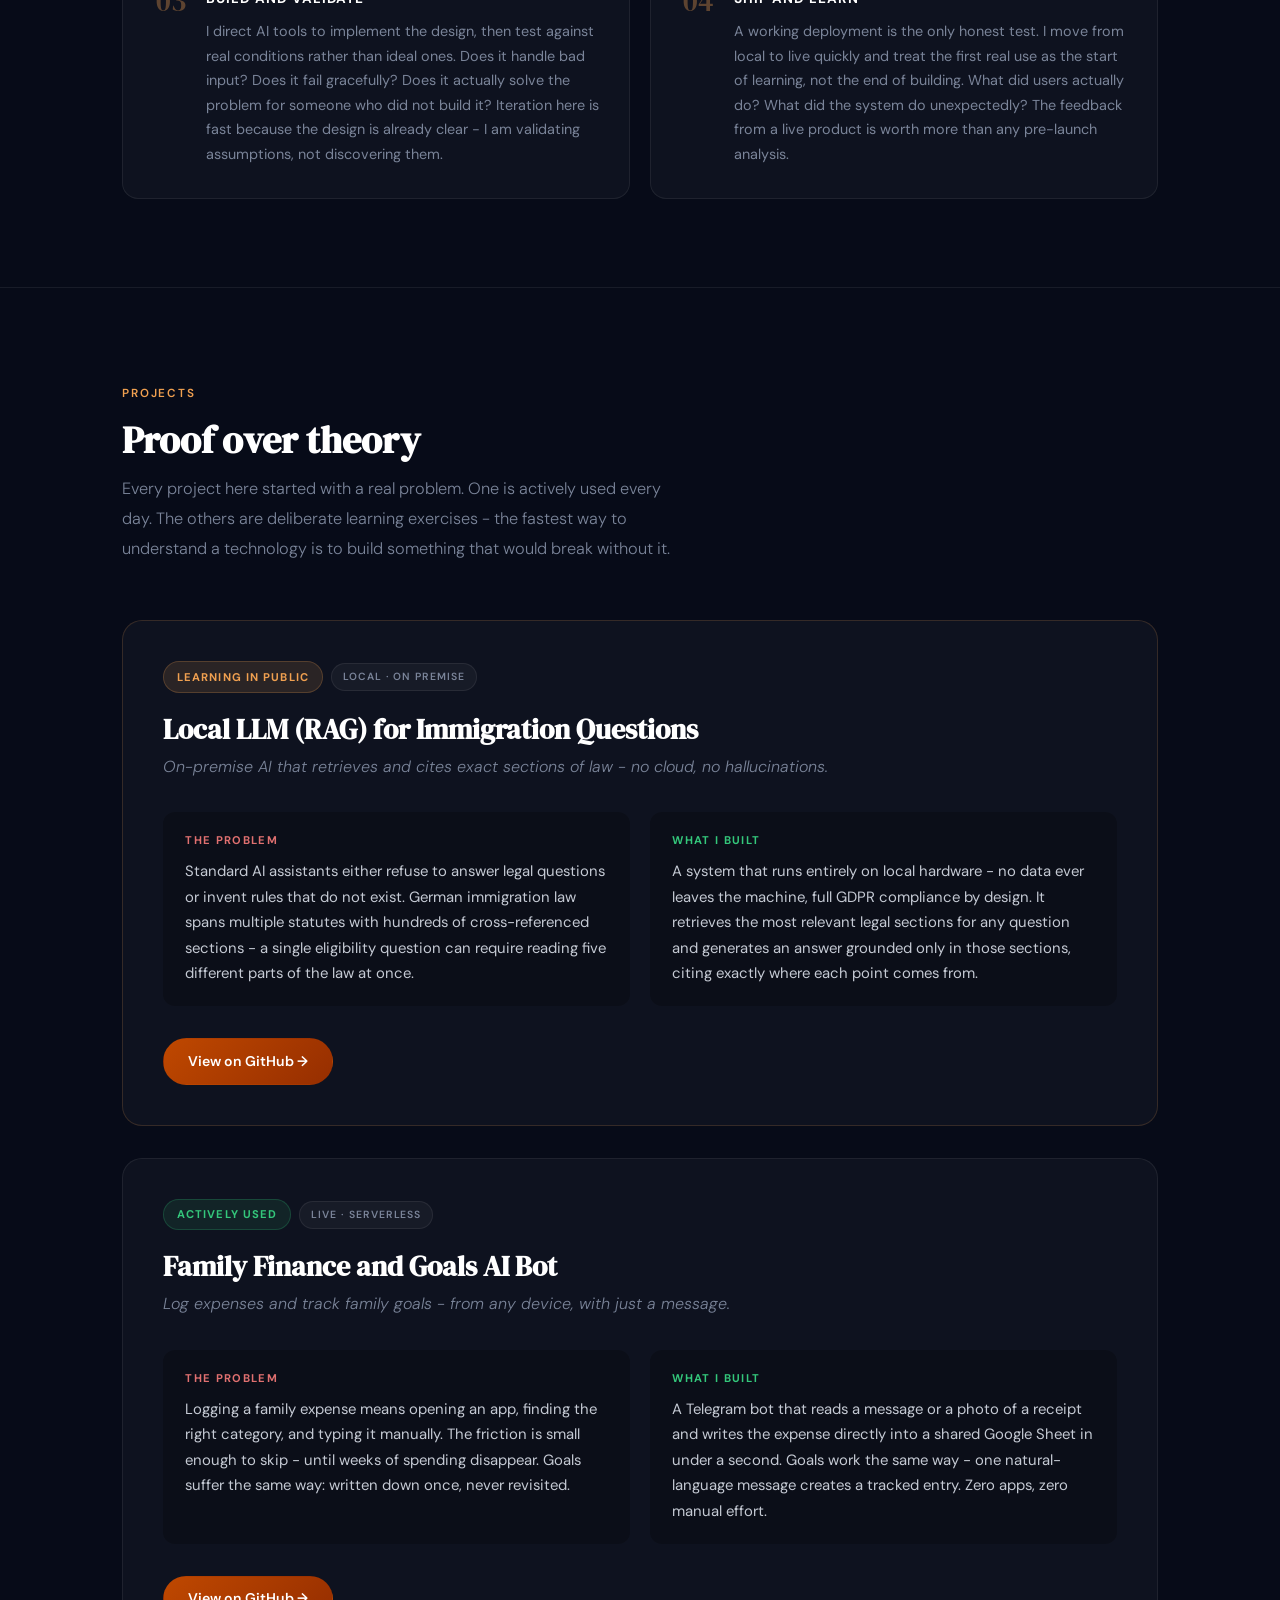
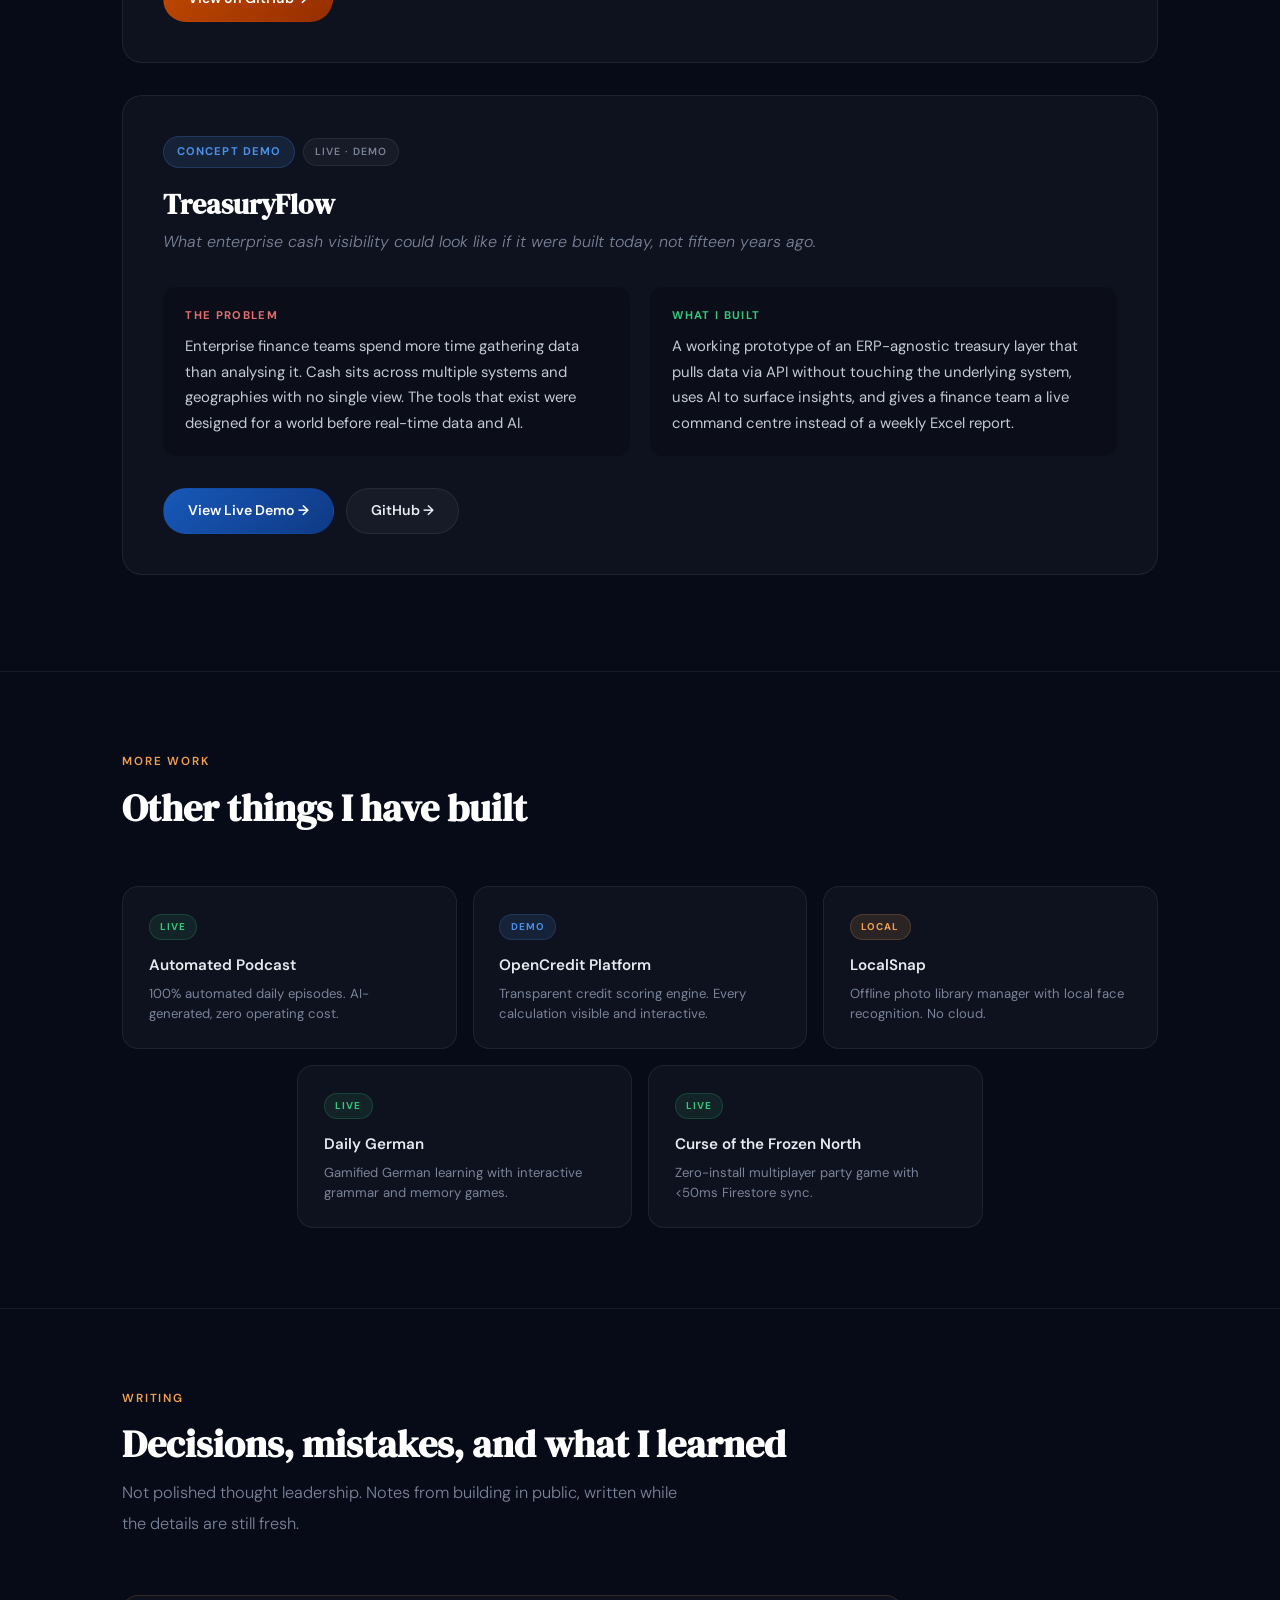
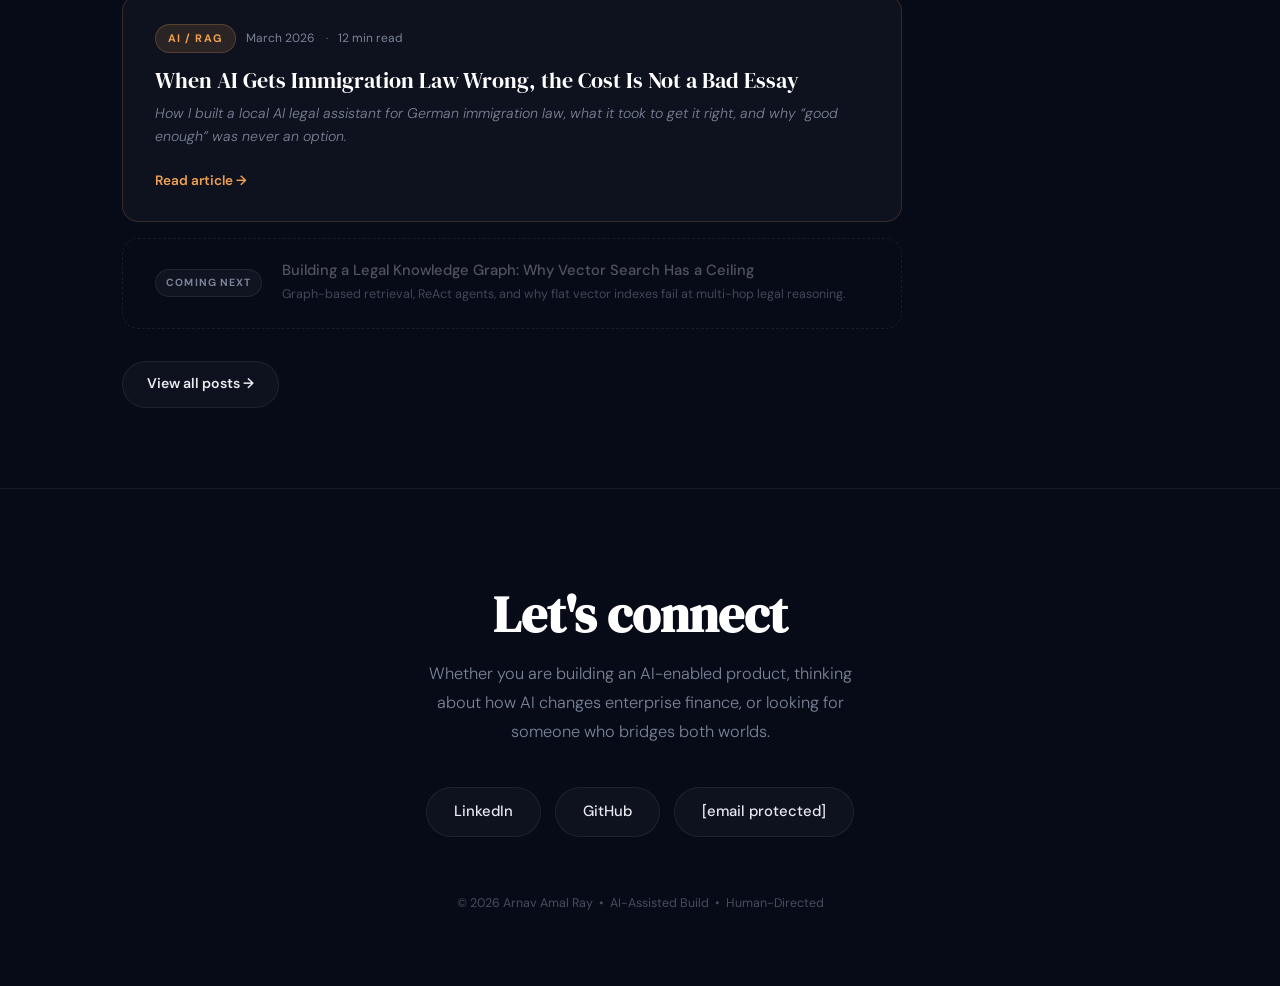
==== commit 3bddd537: "Add blog: blog.html, immigration-rag-blog.html, nav link + blog section on index" ====
--- a/index.html
+++ b/index.html
@@ -721,6 +721,7 @@
                 <a href="#about"    class="nav-link">About</a>
                 <a href="#workflow" class="nav-link">How I Work</a>
                 <a href="#projects" class="nav-link">Projects</a>
+                <a href="blog.html" target="_blank" class="nav-link">Blog</a>
                 <a href="#connect"  class="nav-link">Connect</a>
             </nav>
         </div>
@@ -964,6 +965,55 @@
 
             </div>
         </div>
+    </section>
+
+    <!-- ── BLOG ─────────────────────────────────────── -->
+    <section id="blog" style="padding:5rem 0;border-top:1px solid var(--border)">
+      <div class="container">
+
+        <p class="section-eyebrow reveal">Writing</p>
+        <h2 class="section-heading reveal">Decisions, mistakes, and what I learned</h2>
+        <p class="section-intro reveal">Not polished thought leadership. Notes from building in public, written while the details are still fresh.</p>
+
+        <div class="reveal-stagger" style="display:flex;flex-direction:column;gap:1rem;max-width:780px">
+
+          <!-- Article card -->
+          <a href="blog.html" target="_blank"
+             style="display:block;text-decoration:none;background:var(--surface);border:1px solid rgba(240,160,80,0.17);border-radius:16px;padding:1.75rem 2rem;transition:transform 0.22s ease,border-color 0.22s,background 0.22s,box-shadow 0.22s"
+             onmouseover="this.style.transform='translateY(-3px)';this.style.borderColor='rgba(240,160,80,0.32)';this.style.background='rgba(255,255,255,0.04)';this.style.boxShadow='0 14px 45px rgba(240,130,0,0.07)'"
+             onmouseout="this.style.transform='';this.style.borderColor='rgba(240,160,80,0.17)';this.style.background='var(--surface)';this.style.boxShadow=''">
+            <div style="display:flex;align-items:center;gap:0.65rem;flex-wrap:wrap;margin-bottom:0.9rem">
+              <span style="font-size:0.68rem;font-weight:700;letter-spacing:0.1em;text-transform:uppercase;padding:0.28rem 0.75rem;border-radius:20px;background:var(--amber-dim);color:var(--amber);border:1px solid rgba(240,160,80,0.22)">AI / RAG</span>
+              <span style="font-size:0.75rem;color:var(--muted)">March 2026</span>
+              <span style="color:var(--muted);font-size:0.65rem">·</span>
+              <span style="font-size:0.75rem;color:var(--muted)">12 min read</span>
+            </div>
+            <div style="font-family:'DM Serif Display',serif;font-size:1.35rem;color:#fff;line-height:1.2;margin-bottom:0.5rem">When AI Gets Immigration Law Wrong, the Cost Is Not a Bad Essay</div>
+            <p style="font-size:0.88rem;color:var(--muted);font-style:italic;font-weight:300;line-height:1.65;margin-bottom:1.1rem">How I built a local AI legal assistant for German immigration law, what it took to get it right, and why &ldquo;good enough&rdquo; was never an option.</p>
+            <span style="font-size:0.85rem;font-weight:600;color:var(--amber)">Read article &#8594;</span>
+          </a>
+
+          <!-- More coming soon -->
+          <div style="border:1px dashed rgba(255,255,255,0.07);border-radius:16px;padding:1.4rem 2rem;display:flex;align-items:center;gap:1.25rem">
+            <span style="font-size:0.65rem;font-weight:700;letter-spacing:0.1em;text-transform:uppercase;padding:0.25rem 0.65rem;border-radius:20px;background:rgba(255,255,255,0.04);color:var(--muted);border:1px solid var(--border);white-space:nowrap;flex-shrink:0">Coming next</span>
+            <div>
+              <div style="font-size:0.92rem;font-weight:500;color:rgba(255,255,255,0.3);line-height:1.3">Building a Legal Knowledge Graph: Why Vector Search Has a Ceiling</div>
+              <div style="font-size:0.78rem;color:rgba(122,132,153,0.5);margin-top:0.25rem">Graph-based retrieval, ReAct agents, and why flat vector indexes fail at multi-hop legal reasoning.</div>
+            </div>
+          </div>
+
+        </div>
+
+        <div style="margin-top:2rem" class="reveal">
+          <a href="blog.html" target="_blank"
+             style="display:inline-flex;align-items:center;gap:0.4rem;font-size:0.88rem;font-weight:600;color:var(--text);text-decoration:none;padding:0.65rem 1.5rem;border-radius:50px;border:1px solid var(--border);background:var(--surface);transition:all 0.2s"
+             onmouseover="this.style.background='rgba(255,255,255,0.08)';this.style.borderColor='rgba(255,255,255,0.18)';this.style.color='#fff'"
+             onmouseout="this.style.background='var(--surface)';this.style.borderColor='var(--border)';this.style.color='var(--text)'">
+            View all posts &#8594;
+          </a>
+        </div>
+
+      </div>
     </section>
 
     <!-- ── CONNECT ───────────────────────────────────── -->
@@ -1033,4 +1083,4 @@
 
     </script>
 </body>
-</html>
+</html>
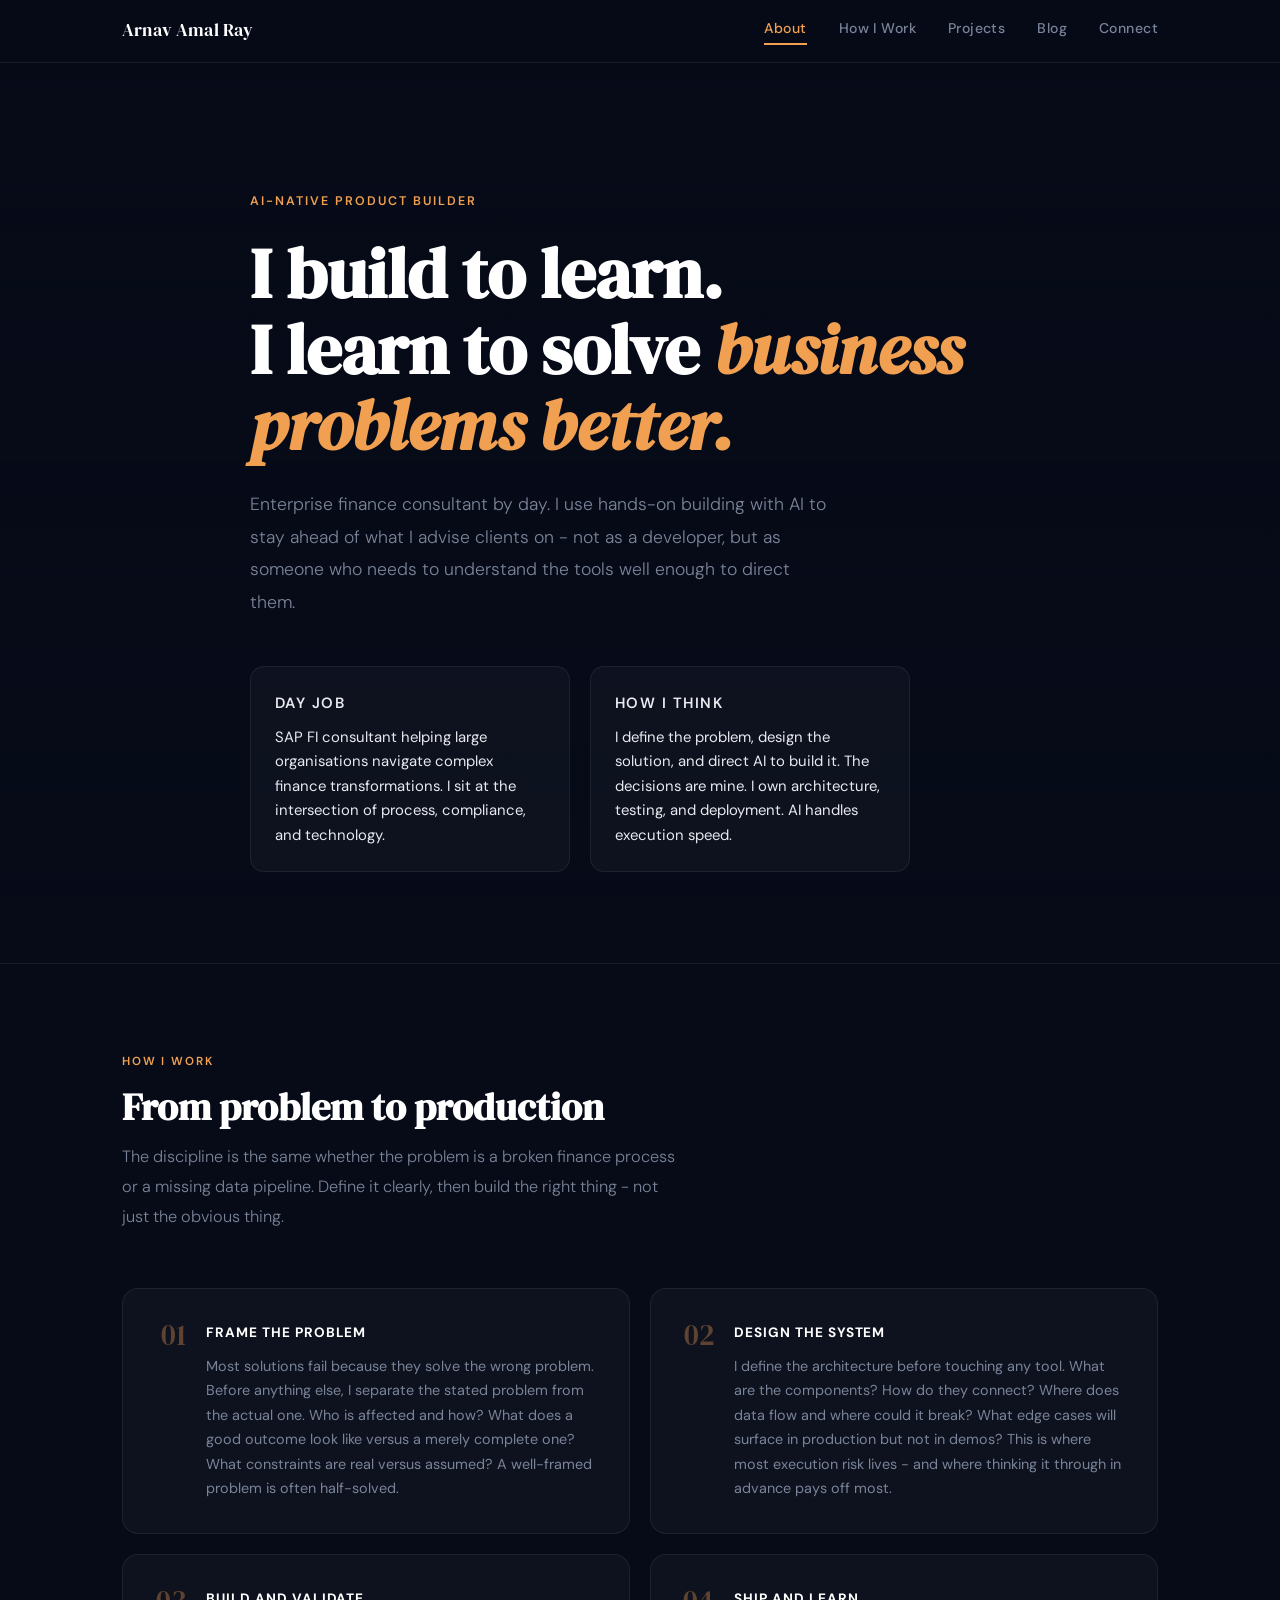
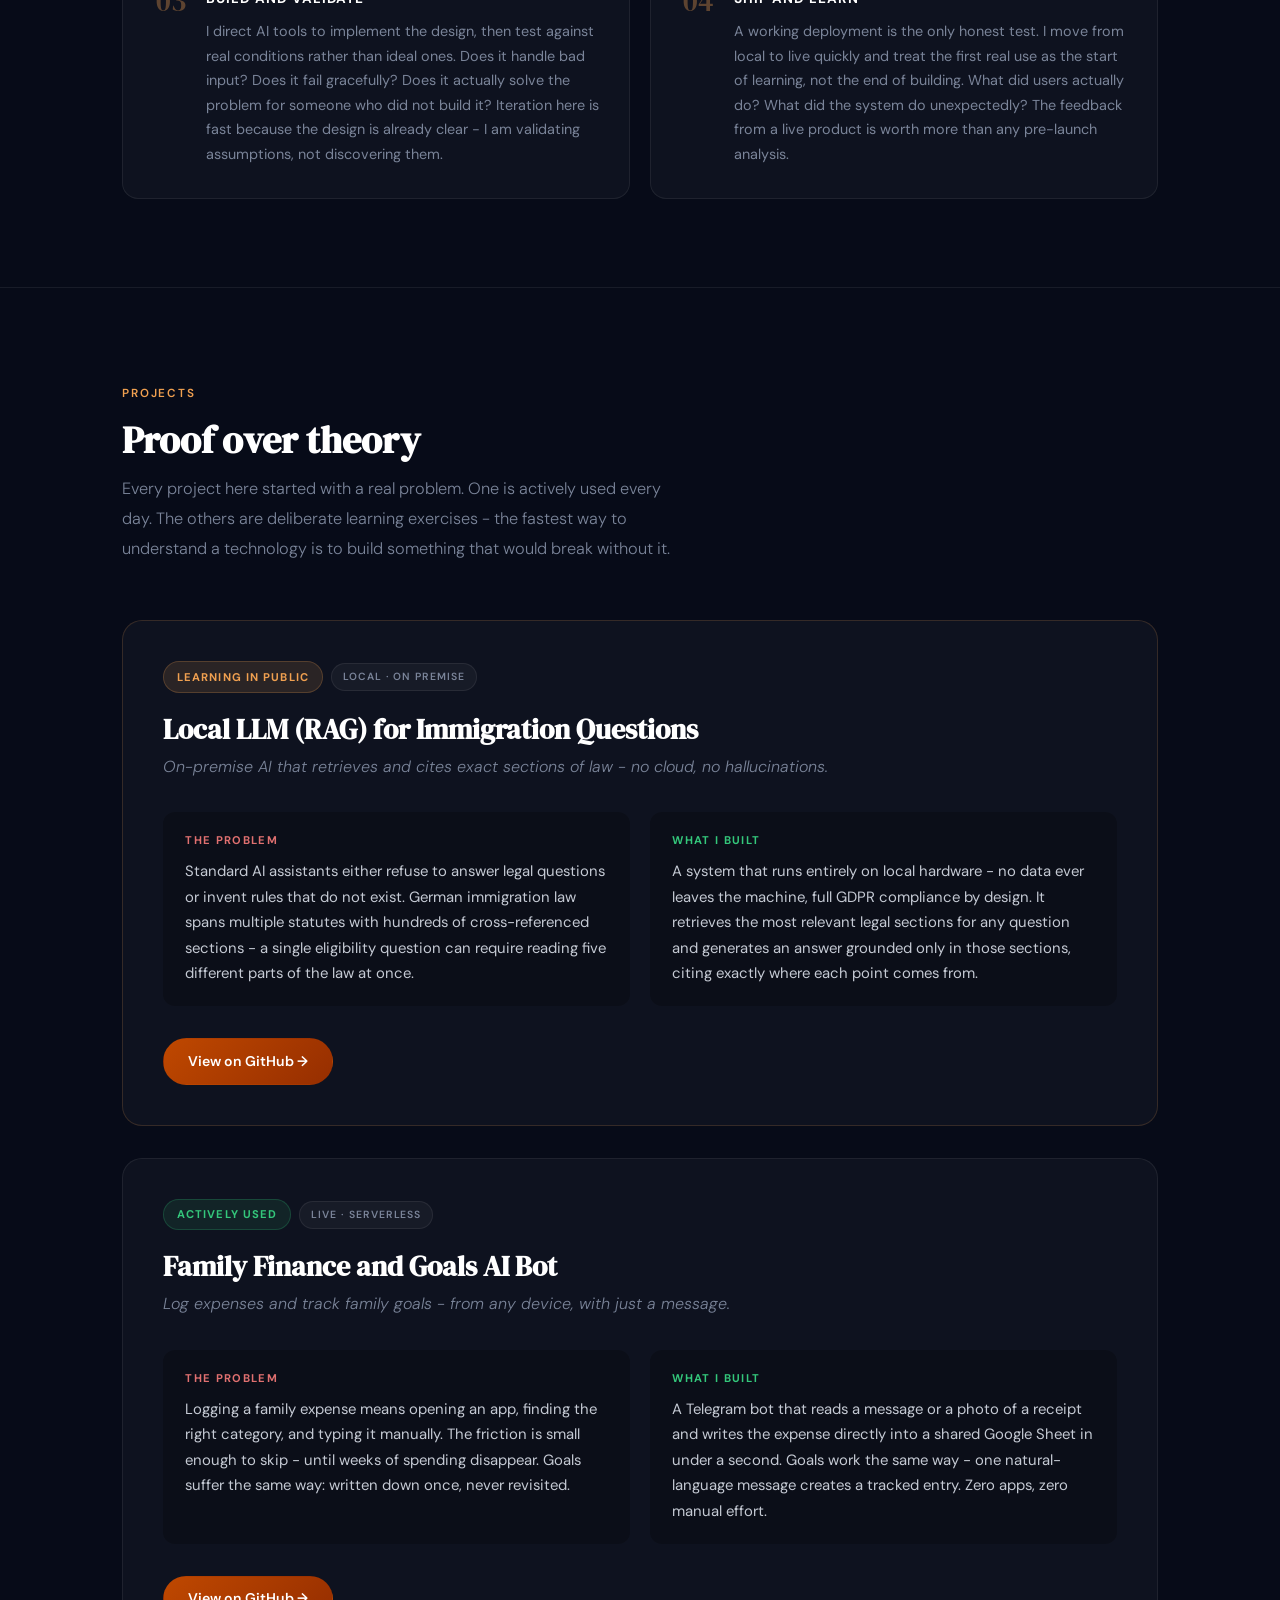
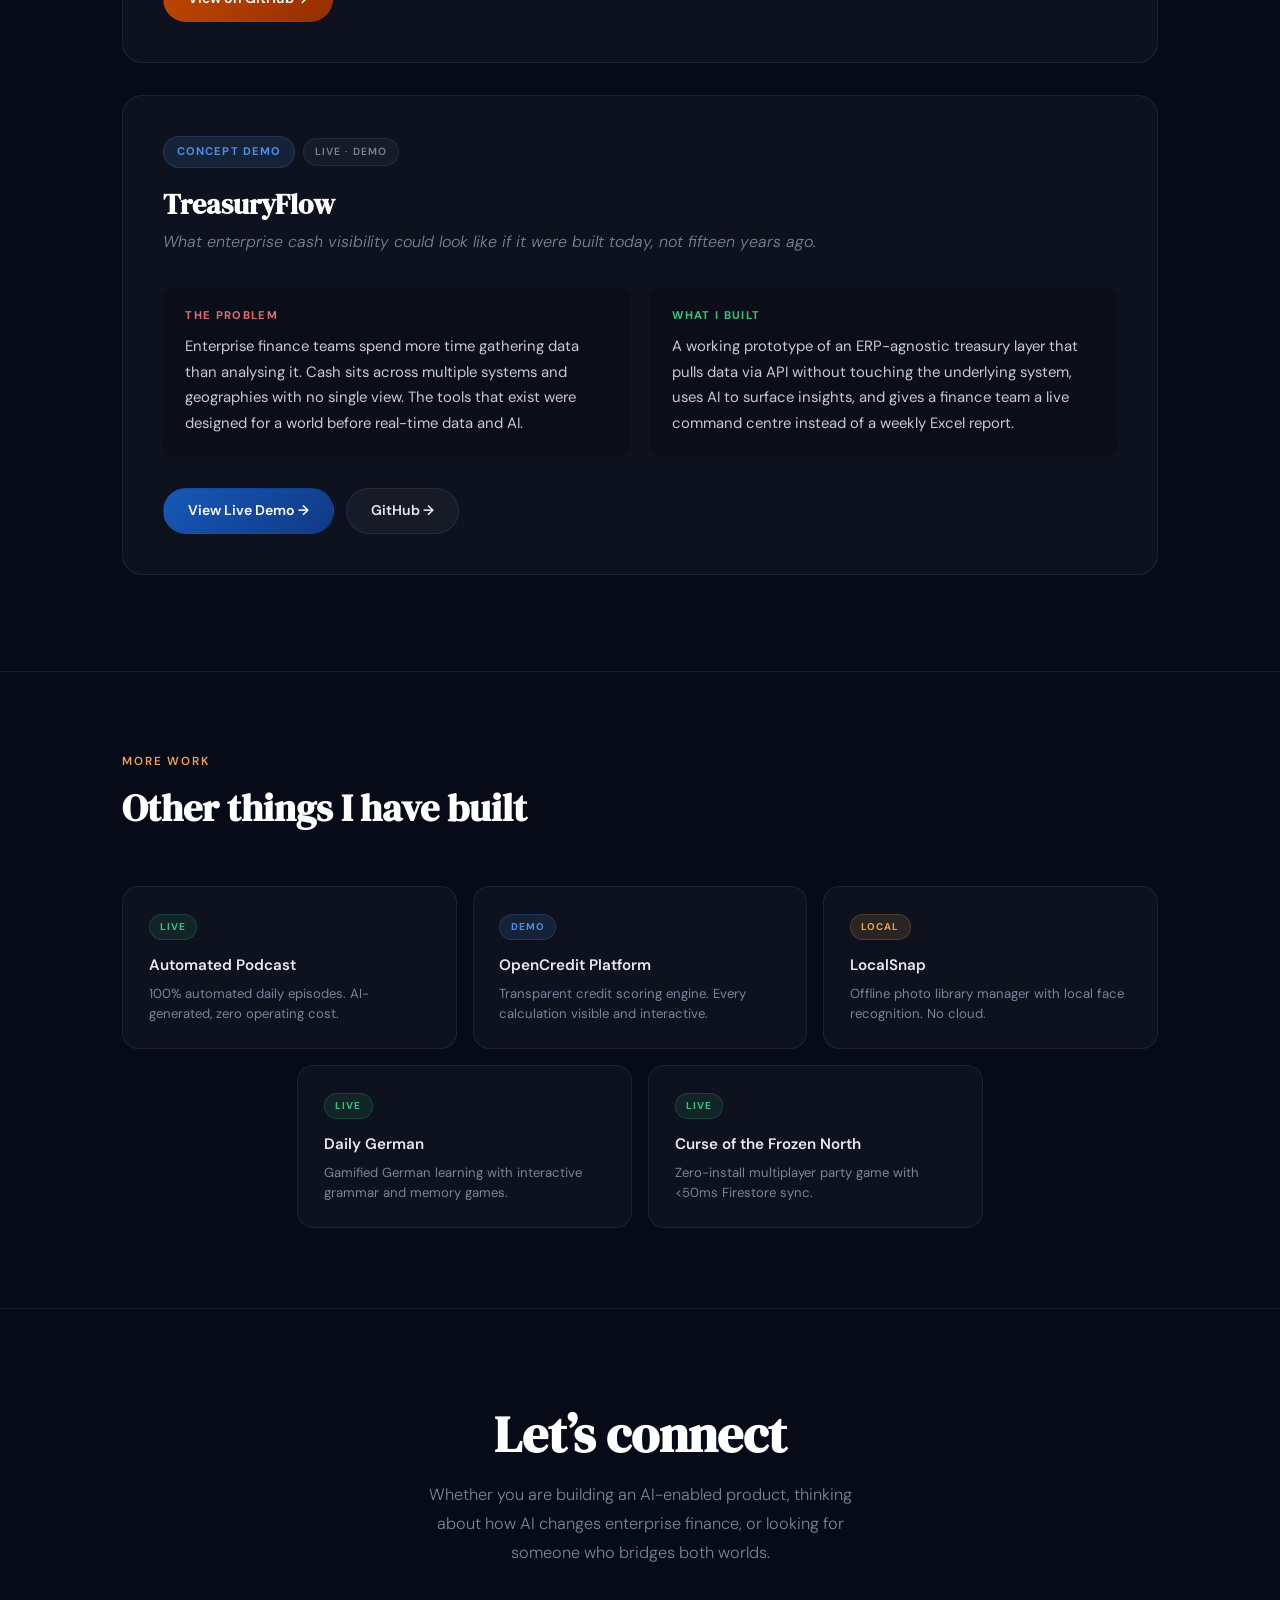
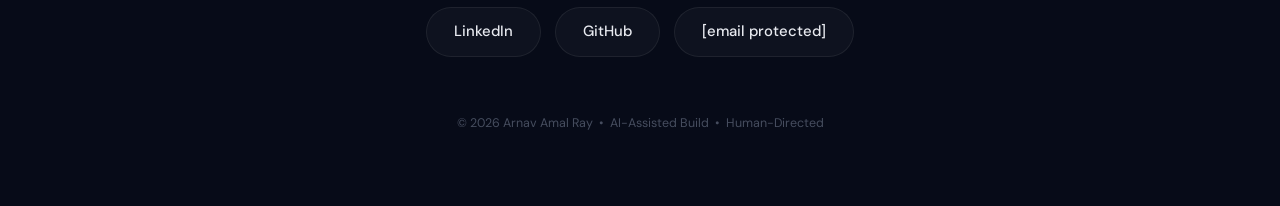
==== commit a360edbd: "Blog: remove index section, redesign blog.html as light-theme split-pane reader" ====
--- a/index.html
+++ b/index.html
@@ -19,7 +19,6 @@
     <link href="https://fonts.googleapis.com/css2?family=DM+Serif+Display:ital@0;1&family=DM+Sans:opsz,wght@9..40,300;9..40,400;9..40,500;9..40,600&display=swap" rel="stylesheet">
 
     <style>
-        /* ── Variables ─────────────────────────────── */
         :root {
             --bg:        #070b18;
             --surface:   rgba(255,255,255,0.03);
@@ -45,666 +44,208 @@
             overflow-x: hidden;
         }
 
-        /* ── Ocean video background ─────────────────── */
-        .bg-video {
-            position: fixed;
-            inset: 0;
-            z-index: -2;
-            overflow: hidden;
-        }
-        .bg-video video {
-            width: 100%;
-            height: 100%;
-            object-fit: cover;
-            opacity: 0.22;
-        }
+        .bg-video { position: fixed; inset: 0; z-index: -2; overflow: hidden; }
+        .bg-video video { width: 100%; height: 100%; object-fit: cover; opacity: 0.22; }
         .bg-overlay {
-            position: fixed;
-            inset: 0;
-            z-index: -1;
-            background: linear-gradient(
-                to bottom,
-                rgba(7,11,24,0.45) 0%,
-                rgba(7,11,24,0.78) 60%,
-                rgba(7,11,24,0.92) 100%
-            );
-        }
-
-        /* ── Scroll progress bar ────────────────────── */
+            position: fixed; inset: 0; z-index: -1;
+            background: linear-gradient(to bottom, rgba(7,11,24,0.45) 0%, rgba(7,11,24,0.78) 60%, rgba(7,11,24,0.92) 100%);
+        }
+
         #progress-bar {
-            position: fixed;
-            top: 0; left: 0;
-            height: 3px;
-            width: 0%;
+            position: fixed; top: 0; left: 0; height: 3px; width: 0%;
             background: linear-gradient(90deg, var(--amber), #d95000);
-            z-index: 300;
-            transition: width 0.08s linear;
-            border-radius: 0 2px 2px 0;
-        }
-
-        /* ── Sticky header + nav ────────────────────── */
+            z-index: 300; transition: width 0.08s linear; border-radius: 0 2px 2px 0;
+        }
+
         header {
-            position: sticky;
-            top: 0;
-            z-index: 200;
-            background: rgba(7, 11, 24, 0.88);
-            backdrop-filter: blur(24px);
-            -webkit-backdrop-filter: blur(24px);
+            position: sticky; top: 0; z-index: 200;
+            background: rgba(7,11,24,0.88);
+            backdrop-filter: blur(24px); -webkit-backdrop-filter: blur(24px);
             border-bottom: 1px solid var(--border);
         }
-
         .header-inner {
-            max-width: 1100px;
-            margin: 0 auto;
-            padding: 0 2rem;
-            height: 62px;
-            display: flex;
-            align-items: center;
-            justify-content: space-between;
-        }
-
+            max-width: 1100px; margin: 0 auto; padding: 0 2rem;
+            height: 62px; display: flex; align-items: center; justify-content: space-between;
+        }
         .header-name {
             font-family: 'DM Serif Display', serif;
-            font-size: 1.1rem;
-            color: #fff;
-            letter-spacing: 0.01em;
-            text-decoration: none;
-        }
-
-        nav {
-            display: flex;
-            gap: 2rem;
-            align-items: center;
-        }
-
+            font-size: 1.1rem; color: #fff; letter-spacing: 0.01em; text-decoration: none;
+        }
+        nav { display: flex; gap: 2rem; align-items: center; }
         nav a {
-            color: var(--muted);
-            text-decoration: none;
-            font-size: 0.88rem;
-            font-weight: 500;
-            letter-spacing: 0.03em;
-            padding-bottom: 2px;
-            border-bottom: 2px solid transparent;
-            transition: color 0.2s, border-color 0.2s;
-        }
-
+            color: var(--muted); text-decoration: none; font-size: 0.88rem;
+            font-weight: 500; letter-spacing: 0.03em; padding-bottom: 2px;
+            border-bottom: 2px solid transparent; transition: color 0.2s, border-color 0.2s;
+        }
         nav a:hover { color: var(--text); }
-
-        nav a.active {
-            color: var(--amber);
-            border-bottom-color: var(--amber);
-        }
-
-        /* ── Layout container ───────────────────────── */
-        .container {
-            max-width: 1100px;
-            margin: 0 auto;
-            padding: 0 2rem;
-        }
-
-        /* ═══════════════════════════════════════════════
-           HERO / ABOUT
-        ════════════════════════════════════════════════ */
-        #about {
-            min-height: 100vh;
-            display: flex;
-            align-items: center;
-            padding: 7rem 0 5rem;
-        }
-
+        nav a.active { color: var(--amber); border-bottom-color: var(--amber); }
+
+        .container { max-width: 1100px; margin: 0 auto; padding: 0 2rem; }
+
+        #about { min-height: 100vh; display: flex; align-items: center; padding: 7rem 0 5rem; }
         .hero-inner { max-width: 780px; }
-
         .hero-label {
-            display: inline-block;
-            font-size: 0.78rem;
-            font-weight: 600;
-            letter-spacing: 0.16em;
-            text-transform: uppercase;
-            color: var(--amber);
-            margin-bottom: 1.5rem;
-            opacity: 0;
-            animation: fadeUp 0.5s 0.1s ease forwards;
-        }
-
+            display: inline-block; font-size: 0.78rem; font-weight: 600;
+            letter-spacing: 0.16em; text-transform: uppercase; color: var(--amber);
+            margin-bottom: 1.5rem; opacity: 0; animation: fadeUp 0.5s 0.1s ease forwards;
+        }
         .hero-headline {
-            font-family: 'DM Serif Display', serif;
-            font-size: clamp(2.8rem, 5.5vw, 5rem);
-            line-height: 1.08;
-            color: #fff;
-            margin-bottom: 1.5rem;
-            opacity: 0;
-            animation: fadeUp 0.5s 0.2s ease forwards;
-        }
-
-        .hero-headline em {
-            font-style: italic;
-            color: var(--amber);
-        }
-
+            font-family: 'DM Serif Display', serif; font-size: clamp(2.8rem,5.5vw,5rem);
+            line-height: 1.08; color: #fff; margin-bottom: 1.5rem;
+            opacity: 0; animation: fadeUp 0.5s 0.2s ease forwards;
+        }
+        .hero-headline em { font-style: italic; color: var(--amber); }
         .hero-sub {
-            font-size: 1.1rem;
-            color: var(--muted);
-            max-width: 580px;
-            line-height: 1.85;
-            margin-bottom: 3rem;
-            font-weight: 300;
-            opacity: 0;
-            animation: fadeUp 0.5s 0.3s ease forwards;
-        }
-
+            font-size: 1.1rem; color: var(--muted); max-width: 580px;
+            line-height: 1.85; margin-bottom: 3rem; font-weight: 300;
+            opacity: 0; animation: fadeUp 0.5s 0.3s ease forwards;
+        }
         .hero-cards {
-            display: grid;
-            grid-template-columns: 1fr 1fr;
-            gap: 1.25rem;
-            max-width: 660px;
-            opacity: 0;
-            animation: fadeUp 0.5s 0.4s ease forwards;
-        }
-
+            display: grid; grid-template-columns: 1fr 1fr; gap: 1.25rem;
+            max-width: 660px; opacity: 0; animation: fadeUp 0.5s 0.4s ease forwards;
+        }
         .hero-card {
-            background: var(--surface);
-            border: 1px solid var(--border);
-            border-radius: 14px;
-            padding: 1.5rem;
-            transition: background 0.2s, border-color 0.2s;
-        }
-
-        .hero-card:hover {
-            background: rgba(255,255,255,0.05);
-            border-color: rgba(255,255,255,0.13);
-        }
-
+            background: var(--surface); border: 1px solid var(--border);
+            border-radius: 14px; padding: 1.5rem; transition: background 0.2s, border-color 0.2s;
+        }
+        .hero-card:hover { background: rgba(255,255,255,0.05); border-color: rgba(255,255,255,0.13); }
         .hero-card-label {
-            font-size: 0.72rem;
-            font-weight: 600;
-            letter-spacing: 0.1em;
-            text-transform: uppercase;
-            color: var(--muted);
-            margin-bottom: 0.55rem;
-        }
-
-        .hero-card p {
-            font-size: 0.93rem;
-            color: var(--text);
-            line-height: 1.65;
-        }
-
-        /* ═══════════════════════════════════════════════
-           SHARED SECTION STYLES
-        ════════════════════════════════════════════════ */
-        .section-block {
-            padding: 6rem 0;
-            border-top: 1px solid var(--border);
-        }
-
+            font-size: 0.72rem; font-weight: 600; letter-spacing: 0.1em;
+            text-transform: uppercase; color: var(--muted); margin-bottom: 0.55rem;
+        }
+        .hero-card p { font-size: 0.93rem; color: var(--text); line-height: 1.65; }
+
+        .section-block { padding: 6rem 0; border-top: 1px solid var(--border); }
         .section-eyebrow {
-            font-size: 0.73rem;
-            font-weight: 600;
-            letter-spacing: 0.16em;
-            text-transform: uppercase;
-            color: var(--amber);
-            margin-bottom: 0.85rem;
-        }
-
+            font-size: 0.73rem; font-weight: 600; letter-spacing: 0.16em;
+            text-transform: uppercase; color: var(--amber); margin-bottom: 0.85rem;
+        }
         .section-heading {
-            font-family: 'DM Serif Display', serif;
-            font-size: clamp(1.9rem, 3vw, 2.7rem);
-            color: #fff;
-            margin-bottom: 0.75rem;
-            line-height: 1.15;
-        }
-
+            font-family: 'DM Serif Display', serif; font-size: clamp(1.9rem,3vw,2.7rem);
+            color: #fff; margin-bottom: 0.75rem; line-height: 1.15;
+        }
         .section-intro {
-            font-size: 1.02rem;
-            color: var(--muted);
-            max-width: 560px;
-            line-height: 1.85;
-            margin-bottom: 3.5rem;
-            font-weight: 300;
-        }
-
-        /* ═══════════════════════════════════════════════
-           PROJECT CARDS
-        ════════════════════════════════════════════════ */
-        .project-stack {
-            display: flex;
-            flex-direction: column;
-            gap: 2rem;
-        }
-
+            font-size: 1.02rem; color: var(--muted); max-width: 560px;
+            line-height: 1.85; margin-bottom: 3.5rem; font-weight: 300;
+        }
+
+        .project-stack { display: flex; flex-direction: column; gap: 2rem; }
         .project-card {
-            background: var(--surface);
-            border: 1px solid var(--border);
-            border-radius: 20px;
-            padding: 2.5rem;
-            cursor: pointer;
+            background: var(--surface); border: 1px solid var(--border);
+            border-radius: 20px; padding: 2.5rem; cursor: pointer;
             transition: transform 0.22s ease, border-color 0.22s, background 0.22s, box-shadow 0.22s;
-            position: relative;
-        }
-
+        }
         .project-card:hover {
-            transform: translateY(-3px);
-            border-color: rgba(255,255,255,0.12);
-            background: rgba(255,255,255,0.04);
-            box-shadow: 0 14px 45px rgba(0,0,0,0.38);
-        }
-
-        .project-card.amber-accent {
-            border-color: rgba(240,160,80,0.17);
-        }
-        .project-card.amber-accent:hover {
-            border-color: rgba(240,160,80,0.32);
-            box-shadow: 0 14px 45px rgba(240,130,0,0.07);
-        }
-
-        /* Badge row */
-        .card-badge-row {
-            display: flex;
-            align-items: center;
-            gap: 0.5rem;
-            flex-wrap: wrap;
-            margin-bottom: 1.25rem;
-        }
-
-        .card-badge {
-            display: inline-block;
-            font-size: 0.7rem;
-            font-weight: 700;
-            letter-spacing: 0.1em;
-            text-transform: uppercase;
-            padding: 0.32rem 0.8rem;
-            border-radius: 20px;
-        }
-
+            transform: translateY(-3px); border-color: rgba(255,255,255,0.12);
+            background: rgba(255,255,255,0.04); box-shadow: 0 14px 45px rgba(0,0,0,0.38);
+        }
+        .project-card.amber-accent { border-color: rgba(240,160,80,0.17); }
+        .project-card.amber-accent:hover { border-color: rgba(240,160,80,0.32); box-shadow: 0 14px 45px rgba(240,130,0,0.07); }
+
+        .card-badge-row { display: flex; align-items: center; gap: 0.5rem; flex-wrap: wrap; margin-bottom: 1.25rem; }
+        .card-badge { display: inline-block; font-size: 0.7rem; font-weight: 700; letter-spacing: 0.1em; text-transform: uppercase; padding: 0.32rem 0.8rem; border-radius: 20px; }
         .badge-green  { background: var(--green-dim); color: var(--green); border: 1px solid rgba(52,199,123,0.22); }
         .badge-amber  { background: var(--amber-dim); color: var(--amber); border: 1px solid rgba(240,160,80,0.22); }
         .badge-blue   { background: var(--blue-dim);  color: var(--blue);  border: 1px solid rgba(74,144,232,0.22); }
-
-        /* Tier tag — small secondary pill */
         .card-tier {
-            display: inline-block;
-            font-size: 0.65rem;
-            font-weight: 600;
-            letter-spacing: 0.09em;
-            text-transform: uppercase;
-            padding: 0.26rem 0.7rem;
-            border-radius: 20px;
-            background: rgba(255,255,255,0.04);
-            color: var(--muted);
-            border: 1px solid var(--border);
-        }
-
-        /* Card text */
-        .card-title {
-            font-family: 'DM Serif Display', serif;
-            font-size: 1.75rem;
-            color: #fff;
-            margin-bottom: 0.45rem;
-            line-height: 1.18;
-        }
-
-        .card-subtitle {
-            font-size: 1rem;
-            color: var(--muted);
-            margin-bottom: 2rem;
-            font-style: italic;
-            font-weight: 300;
-        }
-
-        /* Problem / Solution columns */
-        .card-body {
-            display: grid;
-            grid-template-columns: 1fr 1fr;
-            gap: 1.25rem;
-            margin-bottom: 2rem;
-        }
-
-        .card-col {
-            background: rgba(0,0,0,0.22);
-            border-radius: 12px;
-            padding: 1.2rem 1.4rem;
-        }
-
-        .card-col h4 {
-            font-size: 0.7rem;
-            font-weight: 700;
-            letter-spacing: 0.12em;
-            text-transform: uppercase;
-            margin-bottom: 0.55rem;
-        }
-
-        .col-problem h4  { color: #e07070; }
+            display: inline-block; font-size: 0.65rem; font-weight: 600; letter-spacing: 0.09em;
+            text-transform: uppercase; padding: 0.26rem 0.7rem; border-radius: 20px;
+            background: rgba(255,255,255,0.04); color: var(--muted); border: 1px solid var(--border);
+        }
+        .card-title { font-family: 'DM Serif Display', serif; font-size: 1.75rem; color: #fff; margin-bottom: 0.45rem; line-height: 1.18; }
+        .card-subtitle { font-size: 1rem; color: var(--muted); margin-bottom: 2rem; font-style: italic; font-weight: 300; }
+        .card-body { display: grid; grid-template-columns: 1fr 1fr; gap: 1.25rem; margin-bottom: 2rem; }
+        .card-col { background: rgba(0,0,0,0.22); border-radius: 12px; padding: 1.2rem 1.4rem; }
+        .card-col h4 { font-size: 0.7rem; font-weight: 700; letter-spacing: 0.12em; text-transform: uppercase; margin-bottom: 0.55rem; }
+        .col-problem h4 { color: #e07070; }
         .col-solution h4 { color: var(--green); }
-
-        .card-col p {
-            font-size: 0.93rem;
-            color: #c5cad4;
-            line-height: 1.72;
-        }
-
-        /* Buttons */
+        .card-col p { font-size: 0.93rem; color: #c5cad4; line-height: 1.72; }
         .card-actions { display: flex; gap: 0.75rem; flex-wrap: wrap; }
-
         .btn {
-            display: inline-flex;
-            align-items: center;
-            gap: 0.4rem;
-            font-size: 0.88rem;
-            font-weight: 600;
-            color: var(--text);
-            text-decoration: none;
-            padding: 0.65rem 1.5rem;
-            border-radius: 50px;
-            border: 1px solid var(--border);
-            background: rgba(255,255,255,0.04);
-            transition: all 0.2s;
-            white-space: nowrap;
-        }
-
-        .btn:hover {
-            background: rgba(255,255,255,0.08);
-            border-color: rgba(255,255,255,0.18);
-            transform: translateY(-1px);
-            color: #fff;
-        }
-
-        .btn-amber {
-            background: linear-gradient(135deg, #bf4800, #962e00);
-            border-color: transparent;
-            color: #fff;
-        }
-        .btn-amber:hover {
-            background: linear-gradient(135deg, #d55200, #b03800);
-            box-shadow: 0 5px 18px rgba(190,70,0,0.32);
-            transform: translateY(-1px);
-        }
-
-        .btn-blue {
-            background: linear-gradient(135deg, #1758b8, #0f3a85);
-            border-color: transparent;
-            color: #fff;
-        }
-        .btn-blue:hover {
-            background: linear-gradient(135deg, #1e65cc, #1448a0);
-            box-shadow: 0 5px 18px rgba(25,80,190,0.32);
-            transform: translateY(-1px);
-        }
-
-        /* ═══════════════════════════════════════════════
-           HOW I WORK
-        ════════════════════════════════════════════════ */
-        #workflow {
-            padding: 5.5rem 0;
-            border-top: 1px solid var(--border);
-        }
-
-        .workflow-grid {
-            display: grid;
-            grid-template-columns: 1fr 1fr;
-            gap: 1.25rem;
-            margin-top: 2.5rem;
-        }
-
-        .wf-step {
-            background: var(--surface);
-            border: 1px solid var(--border);
-            border-radius: 16px;
-            padding: 2rem 1.75rem;
-            display: flex;
-            gap: 1.25rem;
-            align-items: flex-start;
-        }
-
-        .wf-num {
-            font-family: 'DM Serif Display', serif;
-            font-size: 1.8rem;
-            color: var(--amber);
-            opacity: 0.35;
-            line-height: 1;
-            flex-shrink: 0;
-            width: 2.2rem;
-            text-align: right;
-        }
-
+            display: inline-flex; align-items: center; gap: 0.4rem; font-size: 0.88rem;
+            font-weight: 600; color: var(--text); text-decoration: none; padding: 0.65rem 1.5rem;
+            border-radius: 50px; border: 1px solid var(--border); background: rgba(255,255,255,0.04);
+            transition: all 0.2s; white-space: nowrap;
+        }
+        .btn:hover { background: rgba(255,255,255,0.08); border-color: rgba(255,255,255,0.18); transform: translateY(-1px); color: #fff; }
+        .btn-amber { background: linear-gradient(135deg,#bf4800,#962e00); border-color: transparent; color: #fff; }
+        .btn-amber:hover { background: linear-gradient(135deg,#d55200,#b03800); box-shadow: 0 5px 18px rgba(190,70,0,0.32); transform: translateY(-1px); }
+        .btn-blue { background: linear-gradient(135deg,#1758b8,#0f3a85); border-color: transparent; color: #fff; }
+        .btn-blue:hover { background: linear-gradient(135deg,#1e65cc,#1448a0); box-shadow: 0 5px 18px rgba(25,80,190,0.32); transform: translateY(-1px); }
+
+        #workflow { padding: 5.5rem 0; border-top: 1px solid var(--border); }
+        .workflow-grid { display: grid; grid-template-columns: 1fr 1fr; gap: 1.25rem; margin-top: 2.5rem; }
+        .wf-step { background: var(--surface); border: 1px solid var(--border); border-radius: 16px; padding: 2rem 1.75rem; display: flex; gap: 1.25rem; align-items: flex-start; }
+        .wf-num { font-family: 'DM Serif Display', serif; font-size: 1.8rem; color: var(--amber); opacity: 0.35; line-height: 1; flex-shrink: 0; width: 2.2rem; text-align: right; }
         .wf-content { flex: 1; }
-
-        .wf-title {
-            font-size: 0.85rem;
-            font-weight: 700;
-            letter-spacing: 0.07em;
-            text-transform: uppercase;
-            color: #fff;
-            margin-bottom: 0.6rem;
-        }
-
-        .wf-desc {
-            font-size: 0.9rem;
-            color: var(--muted);
-            line-height: 1.7;
-        }
-
-        /* ═══════════════════════════════════════════════
-           OTHER BUILDS
-        ════════════════════════════════════════════════ */
-        #other-builds {
-            padding: 5rem 0;
-            border-top: 1px solid var(--border);
-        }
-
-        .other-builds-grid {
-            display: grid;
-            grid-template-columns: repeat(6, 1fr);
-            gap: 1rem;
-            margin-top: 3.5rem;
-        }
-
-        /* 3 + 2 layout */
+        .wf-title { font-size: 0.85rem; font-weight: 700; letter-spacing: 0.07em; text-transform: uppercase; color: #fff; margin-bottom: 0.6rem; }
+        .wf-desc { font-size: 0.9rem; color: var(--muted); line-height: 1.7; }
+
+        #other-builds { padding: 5rem 0; border-top: 1px solid var(--border); }
+        .other-builds-grid { display: grid; grid-template-columns: repeat(6,1fr); gap: 1rem; margin-top: 3.5rem; }
         .other-builds-grid .other-build-item:nth-child(1),
         .other-builds-grid .other-build-item:nth-child(2),
         .other-builds-grid .other-build-item:nth-child(3) { grid-column: span 2; }
-
         .other-builds-grid .other-build-item:nth-child(4) { grid-column: 2 / span 2; }
         .other-builds-grid .other-build-item:nth-child(5) { grid-column: 4 / span 2; }
-
         .other-build-item {
-            background: var(--surface);
-            border: 1px solid var(--border);
-            border-radius: 16px;
-            padding: 1.5rem 1.6rem;
-            text-decoration: none;
-            display: block;
+            background: var(--surface); border: 1px solid var(--border); border-radius: 16px;
+            padding: 1.5rem 1.6rem; text-decoration: none; display: block;
             transition: background 0.2s, border-color 0.2s, transform 0.2s;
         }
-
-        .other-build-item:hover {
-            background: rgba(255,255,255,0.04);
-            border-color: rgba(255,255,255,0.11);
-            transform: translateY(-2px);
-        }
-
-        .other-build-badge {
-            display: inline-block;
-            font-size: 0.62rem;
-            font-weight: 700;
-            letter-spacing: 0.1em;
-            text-transform: uppercase;
-            padding: 0.22rem 0.65rem;
-            border-radius: 20px;
-            margin-bottom: 0.8rem;
-        }
-
+        .other-build-item:hover { background: rgba(255,255,255,0.04); border-color: rgba(255,255,255,0.11); transform: translateY(-2px); }
+        .other-build-badge { display: inline-block; font-size: 0.62rem; font-weight: 700; letter-spacing: 0.1em; text-transform: uppercase; padding: 0.22rem 0.65rem; border-radius: 20px; margin-bottom: 0.8rem; }
         .ob-badge-live  { background: var(--green-dim); color: var(--green); border: 1px solid rgba(52,199,123,0.2); }
         .ob-badge-demo  { background: var(--blue-dim);  color: var(--blue);  border: 1px solid rgba(74,144,232,0.2); }
         .ob-badge-local { background: var(--amber-dim); color: var(--amber); border: 1px solid rgba(240,160,80,0.2); }
-
-        .other-build-name {
-            font-size: 0.95rem;
-            font-weight: 600;
-            color: var(--text);
-            margin-bottom: 0.35rem;
-            display: flex;
-            align-items: center;
-        }
-
-        .other-build-arrow {
-            font-size: 0.78rem;
-            color: var(--muted);
-            margin-left: 0.3rem;
-            opacity: 0;
-            transform: translate(-3px, -1px);
-            transition: all 0.18s;
-            display: inline-block;
-        }
-
-        .other-build-item:hover .other-build-arrow {
-            opacity: 1;
-            transform: translate(1px, -2px);
-        }
-
-        .other-build-desc {
-            font-size: 0.82rem;
-            color: var(--muted);
-            line-height: 1.5;
-        }
-
-        /* Inline hover reveal */
-        .other-build-problem {
-            font-size: 0.8rem;
-            color: var(--muted);
-            line-height: 1.6;
-            max-height: 0;
-            overflow: hidden;
-            opacity: 0;
-            margin-top: 0;
-            transition: max-height 0.3s ease, opacity 0.3s ease, margin-top 0.3s ease;
-        }
-
-        .other-build-item:hover .other-build-problem {
-            max-height: 100px;
-            opacity: 1;
-            margin-top: 0.6rem;
-        }
-
-        /* ═══════════════════════════════════════════════
-           CONNECT / FOOTER
-        ════════════════════════════════════════════════ */
-        #connect {
-            padding: 6rem 0 4.5rem;
-            border-top: 1px solid var(--border);
-            text-align: center;
-        }
-
-        .connect-headline {
-            font-family: 'DM Serif Display', serif;
-            font-size: clamp(2rem, 4vw, 3.4rem);
-            color: #fff;
-            margin-bottom: 1rem;
-            line-height: 1.15;
-        }
-
-        .connect-sub {
-            font-size: 1.02rem;
-            color: var(--muted);
-            max-width: 460px;
-            margin: 0 auto 2.5rem;
-            line-height: 1.78;
-            font-weight: 300;
-        }
-
-        .connect-links {
-            display: flex;
-            justify-content: center;
-            gap: 0.85rem;
-            flex-wrap: wrap;
-            margin-bottom: 3.5rem;
-        }
-
+        .other-build-name { font-size: 0.95rem; font-weight: 600; color: var(--text); margin-bottom: 0.35rem; display: flex; align-items: center; }
+        .other-build-arrow { font-size: 0.78rem; color: var(--muted); margin-left: 0.3rem; opacity: 0; transform: translate(-3px,-1px); transition: all 0.18s; display: inline-block; }
+        .other-build-item:hover .other-build-arrow { opacity: 1; transform: translate(1px,-2px); }
+        .other-build-desc { font-size: 0.82rem; color: var(--muted); line-height: 1.5; }
+        .other-build-problem { font-size: 0.8rem; color: var(--muted); line-height: 1.6; max-height: 0; overflow: hidden; opacity: 0; margin-top: 0; transition: max-height 0.3s ease, opacity 0.3s ease, margin-top 0.3s ease; }
+        .other-build-item:hover .other-build-problem { max-height: 100px; opacity: 1; margin-top: 0.6rem; }
+
+        #connect { padding: 6rem 0 4.5rem; border-top: 1px solid var(--border); text-align: center; }
+        .connect-headline { font-family: 'DM Serif Display', serif; font-size: clamp(2rem,4vw,3.4rem); color: #fff; margin-bottom: 1rem; line-height: 1.15; }
+        .connect-sub { font-size: 1.02rem; color: var(--muted); max-width: 460px; margin: 0 auto 2.5rem; line-height: 1.78; font-weight: 300; }
+        .connect-links { display: flex; justify-content: center; gap: 0.85rem; flex-wrap: wrap; margin-bottom: 3.5rem; }
         .connect-btn {
-            display: inline-flex;
-            align-items: center;
-            gap: 0.45rem;
-            color: var(--text);
-            text-decoration: none;
-            font-size: 0.93rem;
-            font-weight: 500;
-            padding: 0.72rem 1.7rem;
-            border-radius: 50px;
-            border: 1px solid var(--border);
-            background: var(--surface);
-            transition: all 0.2s;
-        }
-
-        .connect-btn:hover {
-            background: rgba(255,255,255,0.07);
-            border-color: rgba(255,255,255,0.17);
-            transform: translateY(-2px);
-            color: #fff;
-        }
-
-        .footer-note {
-            font-size: 0.78rem;
-            color: var(--muted);
-            opacity: 0.55;
-        }
-
-        /* ═══════════════════════════════════════════════
-           ANIMATIONS
-        ════════════════════════════════════════════════ */
-        @keyframes fadeUp {
-            from { opacity: 0; transform: translateY(16px); }
-            to   { opacity: 1; transform: translateY(0); }
-        }
-
-        .reveal {
-            opacity: 0;
-            transform: translateY(18px);
-            transition: opacity 0.52s ease, transform 0.52s ease;
-        }
-
-        .reveal.visible {
-            opacity: 1;
-            transform: translateY(0);
-        }
-
-        /* stagger children inside a revealed parent */
-        .reveal-stagger > * {
-            opacity: 0;
-            transform: translateY(14px);
-            transition: opacity 0.45s ease, transform 0.45s ease;
-        }
-
-        .reveal-stagger.visible > *:nth-child(1) { opacity:1; transform:none; transition-delay: 0s; }
-        .reveal-stagger.visible > *:nth-child(2) { opacity:1; transform:none; transition-delay: 0.08s; }
-        .reveal-stagger.visible > *:nth-child(3) { opacity:1; transform:none; transition-delay: 0.16s; }
-        .reveal-stagger.visible > *:nth-child(4) { opacity:1; transform:none; transition-delay: 0.24s; }
-        .reveal-stagger.visible > *:nth-child(5) { opacity:1; transform:none; transition-delay: 0.32s; }
-
-        /* ═══════════════════════════════════════════════
-           RESPONSIVE
-        ════════════════════════════════════════════════ */
+            display: inline-flex; align-items: center; gap: 0.45rem; color: var(--text);
+            text-decoration: none; font-size: 0.93rem; font-weight: 500; padding: 0.72rem 1.7rem;
+            border-radius: 50px; border: 1px solid var(--border); background: var(--surface); transition: all 0.2s;
+        }
+        .connect-btn:hover { background: rgba(255,255,255,0.07); border-color: rgba(255,255,255,0.17); transform: translateY(-2px); color: #fff; }
+        .footer-note { font-size: 0.78rem; color: var(--muted); opacity: 0.55; }
+
+        @keyframes fadeUp { from { opacity: 0; transform: translateY(16px); } to { opacity: 1; transform: translateY(0); } }
+        .reveal { opacity: 0; transform: translateY(18px); transition: opacity 0.52s ease, transform 0.52s ease; }
+        .reveal.visible { opacity: 1; transform: translateY(0); }
+        .reveal-stagger > * { opacity: 0; transform: translateY(14px); transition: opacity 0.45s ease, transform 0.45s ease; }
+        .reveal-stagger.visible > *:nth-child(1) { opacity:1; transform:none; transition-delay:0s; }
+        .reveal-stagger.visible > *:nth-child(2) { opacity:1; transform:none; transition-delay:0.08s; }
+        .reveal-stagger.visible > *:nth-child(3) { opacity:1; transform:none; transition-delay:0.16s; }
+        .reveal-stagger.visible > *:nth-child(4) { opacity:1; transform:none; transition-delay:0.24s; }
+        .reveal-stagger.visible > *:nth-child(5) { opacity:1; transform:none; transition-delay:0.32s; }
+
         @media (max-width: 760px) {
-            .hero-cards    { grid-template-columns: 1fr; }
-            .card-body     { grid-template-columns: 1fr; }
+            .hero-cards { grid-template-columns: 1fr; }
+            .card-body { grid-template-columns: 1fr; }
             .workflow-grid { grid-template-columns: 1fr; }
-            nav            { gap: 1.1rem; }
-            nav a          { font-size: 0.82rem; }
-
+            nav { gap: 1.1rem; }
+            nav a { font-size: 0.82rem; }
             .other-builds-grid { grid-template-columns: 1fr 1fr; gap: 0.75rem; }
             .other-builds-grid .other-build-item:nth-child(n) { grid-column: span 1; }
         }
-
         @media (max-width: 480px) {
             .other-builds-grid { grid-template-columns: 1fr; }
-            .card-actions      { flex-direction: column; }
+            .card-actions { flex-direction: column; }
         }
     </style>
 </head>
 <body>
 
-    <!-- Scroll progress bar -->
     <div id="progress-bar"></div>
 
-    <!-- Ocean background -->
     <div class="bg-video">
         <video autoplay muted loop playsinline>
             <source src="https://raw.githubusercontent.com/arnav-ray/arnav-ray/main/assets/video/ocean-bg.mp4" type="video/mp4">
@@ -713,7 +254,6 @@
     </div>
     <div class="bg-overlay"></div>
 
-    <!-- ── HEADER ───────────────────────────────────── -->
     <header>
         <div class="header-inner">
             <span class="header-name">Arnav Amal Ray</span>
@@ -721,27 +261,18 @@
                 <a href="#about"    class="nav-link">About</a>
                 <a href="#workflow" class="nav-link">How I Work</a>
                 <a href="#projects" class="nav-link">Projects</a>
-                <a href="blog.html" target="_blank" class="nav-link">Blog</a>
+                <a href="blog.html" class="nav-link">Blog</a>
                 <a href="#connect"  class="nav-link">Connect</a>
             </nav>
         </div>
     </header>
 
-    <!-- ── ABOUT / HERO ─────────────────────────────── -->
     <section id="about">
         <div class="container">
             <div class="hero-inner">
                 <span class="hero-label">AI-Native Product Builder</span>
-                <h1 class="hero-headline">
-                    I build to learn.<br>
-                    I learn to solve <em>business problems better.</em>
-                </h1>
-                <p class="hero-sub">
-                    Enterprise finance consultant by day. I use hands-on building
-                    with AI to stay ahead of what I advise clients on - not as a
-                    developer, but as someone who needs to understand the tools
-                    well enough to direct them.
-                </p>
+                <h1 class="hero-headline">I build to learn.<br>I learn to solve <em>business problems better.</em></h1>
+                <p class="hero-sub">Enterprise finance consultant by day. I use hands-on building with AI to stay ahead of what I advise clients on - not as a developer, but as someone who needs to understand the tools well enough to direct them.</p>
                 <div class="hero-cards">
                     <div class="hero-card">
                         <p class="hero-card-label">Day Job</p>
@@ -756,292 +287,91 @@
         </div>
     </section>
 
-    <!-- ── HOW I WORK ────────────────────────────────── -->
     <section id="workflow">
         <div class="container">
             <p class="section-eyebrow reveal">How I Work</p>
             <h2 class="section-heading reveal">From problem to production</h2>
             <p class="section-intro reveal">The discipline is the same whether the problem is a broken finance process or a missing data pipeline. Define it clearly, then build the right thing - not just the obvious thing.</p>
-
             <div class="workflow-grid reveal-stagger">
-                <div class="wf-step">
-                    <div class="wf-num">01</div>
-                    <div class="wf-content">
-                        <div class="wf-title">Frame the Problem</div>
-                        <p class="wf-desc">Most solutions fail because they solve the wrong problem. Before anything else, I separate the stated problem from the actual one. Who is affected and how? What does a good outcome look like versus a merely complete one? What constraints are real versus assumed? A well-framed problem is often half-solved.</p>
-                    </div>
-                </div>
-                <div class="wf-step">
-                    <div class="wf-num">02</div>
-                    <div class="wf-content">
-                        <div class="wf-title">Design the System</div>
-                        <p class="wf-desc">I define the architecture before touching any tool. What are the components? How do they connect? Where does data flow and where could it break? What edge cases will surface in production but not in demos? This is where most execution risk lives - and where thinking it through in advance pays off most.</p>
-                    </div>
-                </div>
-                <div class="wf-step">
-                    <div class="wf-num">03</div>
-                    <div class="wf-content">
-                        <div class="wf-title">Build and Validate</div>
-                        <p class="wf-desc">I direct AI tools to implement the design, then test against real conditions rather than ideal ones. Does it handle bad input? Does it fail gracefully? Does it actually solve the problem for someone who did not build it? Iteration here is fast because the design is already clear - I am validating assumptions, not discovering them.</p>
-                    </div>
-                </div>
-                <div class="wf-step">
-                    <div class="wf-num">04</div>
-                    <div class="wf-content">
-                        <div class="wf-title">Ship and Learn</div>
-                        <p class="wf-desc">A working deployment is the only honest test. I move from local to live quickly and treat the first real use as the start of learning, not the end of building. What did users actually do? What did the system do unexpectedly? The feedback from a live product is worth more than any pre-launch analysis.</p>
-                    </div>
-                </div>
+                <div class="wf-step"><div class="wf-num">01</div><div class="wf-content"><div class="wf-title">Frame the Problem</div><p class="wf-desc">Most solutions fail because they solve the wrong problem. Before anything else, I separate the stated problem from the actual one. Who is affected and how? What does a good outcome look like versus a merely complete one? What constraints are real versus assumed? A well-framed problem is often half-solved.</p></div></div>
+                <div class="wf-step"><div class="wf-num">02</div><div class="wf-content"><div class="wf-title">Design the System</div><p class="wf-desc">I define the architecture before touching any tool. What are the components? How do they connect? Where does data flow and where could it break? What edge cases will surface in production but not in demos? This is where most execution risk lives - and where thinking it through in advance pays off most.</p></div></div>
+                <div class="wf-step"><div class="wf-num">03</div><div class="wf-content"><div class="wf-title">Build and Validate</div><p class="wf-desc">I direct AI tools to implement the design, then test against real conditions rather than ideal ones. Does it handle bad input? Does it fail gracefully? Does it actually solve the problem for someone who did not build it? Iteration here is fast because the design is already clear - I am validating assumptions, not discovering them.</p></div></div>
+                <div class="wf-step"><div class="wf-num">04</div><div class="wf-content"><div class="wf-title">Ship and Learn</div><p class="wf-desc">A working deployment is the only honest test. I move from local to live quickly and treat the first real use as the start of learning, not the end of building. What did users actually do? What did the system do unexpectedly? The feedback from a live product is worth more than any pre-launch analysis.</p></div></div>
             </div>
         </div>
     </section>
 
-    <!-- ── PROJECTS ─────────────────────────────────── -->
     <section id="projects" class="section-block">
         <div class="container">
             <p class="section-eyebrow reveal">Projects</p>
             <h2 class="section-heading reveal">Proof over theory</h2>
-            <p class="section-intro reveal">
-                Every project here started with a real problem. One is actively
-                used every day. The others are deliberate learning exercises -
-                the fastest way to understand a technology is to build something
-                that would break without it.
-            </p>
-
+            <p class="section-intro reveal">Every project here started with a real problem. One is actively used every day. The others are deliberate learning exercises - the fastest way to understand a technology is to build something that would break without it.</p>
             <div class="project-stack">
-
-                <!-- PROJECT 1: RAG -->
-                <div class="project-card amber-accent reveal"
-                     onclick="window.open('https://github.com/arnav-ray/immigration-rag','_blank')"
-                     style="cursor:pointer;">
-                    <div class="card-badge-row">
-                        <span class="card-badge badge-amber">Learning in Public</span>
-                        <span class="card-tier">Local &middot; On Premise</span>
-                    </div>
+                <div class="project-card amber-accent reveal" onclick="window.open('https://github.com/arnav-ray/immigration-rag','_blank')" style="cursor:pointer;">
+                    <div class="card-badge-row"><span class="card-badge badge-amber">Learning in Public</span><span class="card-tier">Local &middot; On Premise</span></div>
                     <h3 class="card-title">Local LLM (RAG) for Immigration Questions</h3>
                     <p class="card-subtitle">On-premise AI that retrieves and cites exact sections of law - no cloud, no hallucinations.</p>
                     <div class="card-body">
-                        <div class="card-col col-problem">
-                            <h4>The Problem</h4>
-                            <p>Standard AI assistants either refuse to answer legal questions or invent rules that do not exist. German immigration law spans multiple statutes with hundreds of cross-referenced sections - a single eligibility question can require reading five different parts of the law at once.</p>
-                        </div>
-                        <div class="card-col col-solution">
-                            <h4>What I Built</h4>
-                            <p>A system that runs entirely on local hardware - no data ever leaves the machine, full GDPR compliance by design. It retrieves the most relevant legal sections for any question and generates an answer grounded only in those sections, citing exactly where each point comes from.</p>
-                        </div>
-                    </div>
-                    <div class="card-actions">
-                        <a href="https://github.com/arnav-ray/immigration-rag"
-                           class="btn btn-amber" target="_blank"
-                           onclick="event.stopPropagation();">
-                            View on GitHub &rarr;
-                        </a>
-                    </div>
+                        <div class="card-col col-problem"><h4>The Problem</h4><p>Standard AI assistants either refuse to answer legal questions or invent rules that do not exist. German immigration law spans multiple statutes with hundreds of cross-referenced sections - a single eligibility question can require reading five different parts of the law at once.</p></div>
+                        <div class="card-col col-solution"><h4>What I Built</h4><p>A system that runs entirely on local hardware - no data ever leaves the machine, full GDPR compliance by design. It retrieves the most relevant legal sections for any question and generates an answer grounded only in those sections, citing exactly where each point comes from.</p></div>
+                    </div>
+                    <div class="card-actions"><a href="https://github.com/arnav-ray/immigration-rag" class="btn btn-amber" target="_blank" onclick="event.stopPropagation();">View on GitHub &rarr;</a></div>
                 </div>
-
-                <!-- PROJECT 2: Family Finance Bot -->
-                <div class="project-card reveal"
-                     onclick="window.open('https://github.com/arnav-ray/Finance-and-Goals-bot','_blank')"
-                     style="cursor:pointer;">
-                    <div class="card-badge-row">
-                        <span class="card-badge badge-green">Actively Used</span>
-                        <span class="card-tier">Live &middot; Serverless</span>
-                    </div>
+                <div class="project-card reveal" onclick="window.open('https://github.com/arnav-ray/Finance-and-Goals-bot','_blank')" style="cursor:pointer;">
+                    <div class="card-badge-row"><span class="card-badge badge-green">Actively Used</span><span class="card-tier">Live &middot; Serverless</span></div>
                     <h3 class="card-title">Family Finance and Goals AI Bot</h3>
                     <p class="card-subtitle">Log expenses and track family goals - from any device, with just a message.</p>
                     <div class="card-body">
-                        <div class="card-col col-problem">
-                            <h4>The Problem</h4>
-                            <p>Logging a family expense means opening an app, finding the right category, and typing it manually. The friction is small enough to skip - until weeks of spending disappear. Goals suffer the same way: written down once, never revisited.</p>
-                        </div>
-                        <div class="card-col col-solution">
-                            <h4>What I Built</h4>
-                            <p>A Telegram bot that reads a message or a photo of a receipt and writes the expense directly into a shared Google Sheet in under a second. Goals work the same way - one natural-language message creates a tracked entry. Zero apps, zero manual effort.</p>
-                        </div>
-                    </div>
-                    <div class="card-actions">
-                        <a href="https://github.com/arnav-ray/Finance-and-Goals-bot"
-                           class="btn btn-amber" target="_blank"
-                           onclick="event.stopPropagation();">
-                            View on GitHub &rarr;
-                        </a>
-                    </div>
+                        <div class="card-col col-problem"><h4>The Problem</h4><p>Logging a family expense means opening an app, finding the right category, and typing it manually. The friction is small enough to skip - until weeks of spending disappear. Goals suffer the same way: written down once, never revisited.</p></div>
+                        <div class="card-col col-solution"><h4>What I Built</h4><p>A Telegram bot that reads a message or a photo of a receipt and writes the expense directly into a shared Google Sheet in under a second. Goals work the same way - one natural-language message creates a tracked entry. Zero apps, zero manual effort.</p></div>
+                    </div>
+                    <div class="card-actions"><a href="https://github.com/arnav-ray/Finance-and-Goals-bot" class="btn btn-amber" target="_blank" onclick="event.stopPropagation();">View on GitHub &rarr;</a></div>
                 </div>
-
-                <!-- PROJECT 3: TreasuryFlow -->
-                <div class="project-card reveal"
-                     onclick="window.open('https://treasuryflow.arnavray.ca/','_blank')"
-                     style="cursor:pointer;">
-                    <div class="card-badge-row">
-                        <span class="card-badge badge-blue">Concept Demo</span>
-                        <span class="card-tier">Live &middot; Demo</span>
-                    </div>
+                <div class="project-card reveal" onclick="window.open('https://treasuryflow.arnavray.ca/','_blank')" style="cursor:pointer;">
+                    <div class="card-badge-row"><span class="card-badge badge-blue">Concept Demo</span><span class="card-tier">Live &middot; Demo</span></div>
                     <h3 class="card-title">TreasuryFlow</h3>
                     <p class="card-subtitle">What enterprise cash visibility could look like if it were built today, not fifteen years ago.</p>
                     <div class="card-body">
-                        <div class="card-col col-problem">
-                            <h4>The Problem</h4>
-                            <p>Enterprise finance teams spend more time gathering data than analysing it. Cash sits across multiple systems and geographies with no single view. The tools that exist were designed for a world before real-time data and AI.</p>
-                        </div>
-                        <div class="card-col col-solution">
-                            <h4>What I Built</h4>
-                            <p>A working prototype of an ERP-agnostic treasury layer that pulls data via API without touching the underlying system, uses AI to surface insights, and gives a finance team a live command centre instead of a weekly Excel report.</p>
-                        </div>
+                        <div class="card-col col-problem"><h4>The Problem</h4><p>Enterprise finance teams spend more time gathering data than analysing it. Cash sits across multiple systems and geographies with no single view. The tools that exist were designed for a world before real-time data and AI.</p></div>
+                        <div class="card-col col-solution"><h4>What I Built</h4><p>A working prototype of an ERP-agnostic treasury layer that pulls data via API without touching the underlying system, uses AI to surface insights, and gives a finance team a live command centre instead of a weekly Excel report.</p></div>
                     </div>
                     <div class="card-actions">
-                        <a href="https://treasuryflow.arnavray.ca/"
-                           class="btn btn-blue" target="_blank"
-                           onclick="event.stopPropagation();">
-                            View Live Demo &rarr;
-                        </a>
-                        <a href="https://github.com/arnav-ray/TreasuryFlow"
-                           class="btn" target="_blank"
-                           onclick="event.stopPropagation();">
-                            GitHub &rarr;
-                        </a>
+                        <a href="https://treasuryflow.arnavray.ca/" class="btn btn-blue" target="_blank" onclick="event.stopPropagation();">View Live Demo &rarr;</a>
+                        <a href="https://github.com/arnav-ray/TreasuryFlow" class="btn" target="_blank" onclick="event.stopPropagation();">GitHub &rarr;</a>
                     </div>
                 </div>
-
             </div>
         </div>
     </section>
 
-    <!-- ── OTHER BUILDS ──────────────────────────────── -->
     <section id="other-builds">
         <div class="container">
             <p class="section-eyebrow reveal">More Work</p>
             <h2 class="section-heading reveal">Other things I have built</h2>
             <div class="other-builds-grid reveal-stagger">
-
-                <a href="https://podcast.arnavray.ca/" target="_blank" class="other-build-item">
-                    <span class="other-build-badge ob-badge-live">Live</span>
-                    <div class="other-build-name">
-                        Automated Podcast
-                        <span class="other-build-arrow">&#8599;</span>
-                    </div>
-                    <p class="other-build-desc">100% automated daily episodes. AI-generated, zero operating cost.</p>
-                    <p class="other-build-problem">Podcast production requires daily manual effort. This pipeline generates, voices, and publishes episodes automatically — no intervention at any step.</p>
-                </a>
-
-                <a href="https://credit.arnavray.ca/" target="_blank" class="other-build-item">
-                    <span class="other-build-badge ob-badge-demo">Demo</span>
-                    <div class="other-build-name">
-                        OpenCredit Platform
-                        <span class="other-build-arrow">&#8599;</span>
-                    </div>
-                    <p class="other-build-desc">Transparent credit scoring engine. Every calculation visible and interactive.</p>
-                    <p class="other-build-problem">Credit scores are black boxes. This makes every calculation visible and interactive — Basel III methodology, fully auditable by anyone.</p>
-                </a>
-
-                <a href="https://github.com/arnav-ray/LocalSnap" target="_blank" class="other-build-item">
-                    <span class="other-build-badge ob-badge-local">Local</span>
-                    <div class="other-build-name">
-                        LocalSnap
-                        <span class="other-build-arrow">&#8599;</span>
-                    </div>
-                    <p class="other-build-desc">Offline photo library manager with local face recognition. No cloud.</p>
-                    <p class="other-build-problem">Cloud photo exports strip all metadata — timestamps, GPS, and face tags vanish. This recovers everything locally using offline OpenCV models.</p>
-                </a>
-
-                <a href="https://german.arnavray.ca/" target="_blank" class="other-build-item">
-                    <span class="other-build-badge ob-badge-live">Live</span>
-                    <div class="other-build-name">
-                        Daily German
-                        <span class="other-build-arrow">&#8599;</span>
-                    </div>
-                    <p class="other-build-desc">Gamified German learning with interactive grammar and memory games.</p>
-                    <p class="other-build-problem">Language learning apps are passive. This uses interactive games and spaced repetition to make German genuinely engaging to learn.</p>
-                </a>
-
-                <a href="https://game.arnavray.ca/" target="_blank" class="other-build-item">
-                    <span class="other-build-badge ob-badge-live">Live</span>
-                    <div class="other-build-name">
-                        Curse of the Frozen North
-                        <span class="other-build-arrow">&#8599;</span>
-                    </div>
-                    <p class="other-build-desc">Zero-install multiplayer party game with &lt;50ms Firestore sync.</p>
-                    <p class="other-build-problem">Party games require downloads, accounts, and setup. This runs instantly in any browser — share a link, pick up your phone, start playing.</p>
-                </a>
-
+                <a href="https://podcast.arnavray.ca/" target="_blank" class="other-build-item"><span class="other-build-badge ob-badge-live">Live</span><div class="other-build-name">Automated Podcast<span class="other-build-arrow">&#8599;</span></div><p class="other-build-desc">100% automated daily episodes. AI-generated, zero operating cost.</p><p class="other-build-problem">Podcast production requires daily manual effort. This pipeline generates, voices, and publishes episodes automatically &mdash; no intervention at any step.</p></a>
+                <a href="https://credit.arnavray.ca/" target="_blank" class="other-build-item"><span class="other-build-badge ob-badge-demo">Demo</span><div class="other-build-name">OpenCredit Platform<span class="other-build-arrow">&#8599;</span></div><p class="other-build-desc">Transparent credit scoring engine. Every calculation visible and interactive.</p><p class="other-build-problem">Credit scores are black boxes. This makes every calculation visible and interactive &mdash; Basel III methodology, fully auditable by anyone.</p></a>
+                <a href="https://github.com/arnav-ray/LocalSnap" target="_blank" class="other-build-item"><span class="other-build-badge ob-badge-local">Local</span><div class="other-build-name">LocalSnap<span class="other-build-arrow">&#8599;</span></div><p class="other-build-desc">Offline photo library manager with local face recognition. No cloud.</p><p class="other-build-problem">Cloud photo exports strip all metadata &mdash; timestamps, GPS, and face tags vanish. This recovers everything locally using offline OpenCV models.</p></a>
+                <a href="https://german.arnavray.ca/" target="_blank" class="other-build-item"><span class="other-build-badge ob-badge-live">Live</span><div class="other-build-name">Daily German<span class="other-build-arrow">&#8599;</span></div><p class="other-build-desc">Gamified German learning with interactive grammar and memory games.</p><p class="other-build-problem">Language learning apps are passive. This uses interactive games and spaced repetition to make German genuinely engaging to learn.</p></a>
+                <a href="https://game.arnavray.ca/" target="_blank" class="other-build-item"><span class="other-build-badge ob-badge-live">Live</span><div class="other-build-name">Curse of the Frozen North<span class="other-build-arrow">&#8599;</span></div><p class="other-build-desc">Zero-install multiplayer party game with &lt;50ms Firestore sync.</p><p class="other-build-problem">Party games require downloads, accounts, and setup. This runs instantly in any browser &mdash; share a link, pick up your phone, start playing.</p></a>
             </div>
         </div>
     </section>
 
-    <!-- ── BLOG ─────────────────────────────────────── -->
-    <section id="blog" style="padding:5rem 0;border-top:1px solid var(--border)">
-      <div class="container">
-
-        <p class="section-eyebrow reveal">Writing</p>
-        <h2 class="section-heading reveal">Decisions, mistakes, and what I learned</h2>
-        <p class="section-intro reveal">Not polished thought leadership. Notes from building in public, written while the details are still fresh.</p>
-
-        <div class="reveal-stagger" style="display:flex;flex-direction:column;gap:1rem;max-width:780px">
-
-          <!-- Article card -->
-          <a href="blog.html" target="_blank"
-             style="display:block;text-decoration:none;background:var(--surface);border:1px solid rgba(240,160,80,0.17);border-radius:16px;padding:1.75rem 2rem;transition:transform 0.22s ease,border-color 0.22s,background 0.22s,box-shadow 0.22s"
-             onmouseover="this.style.transform='translateY(-3px)';this.style.borderColor='rgba(240,160,80,0.32)';this.style.background='rgba(255,255,255,0.04)';this.style.boxShadow='0 14px 45px rgba(240,130,0,0.07)'"
-             onmouseout="this.style.transform='';this.style.borderColor='rgba(240,160,80,0.17)';this.style.background='var(--surface)';this.style.boxShadow=''">
-            <div style="display:flex;align-items:center;gap:0.65rem;flex-wrap:wrap;margin-bottom:0.9rem">
-              <span style="font-size:0.68rem;font-weight:700;letter-spacing:0.1em;text-transform:uppercase;padding:0.28rem 0.75rem;border-radius:20px;background:var(--amber-dim);color:var(--amber);border:1px solid rgba(240,160,80,0.22)">AI / RAG</span>
-              <span style="font-size:0.75rem;color:var(--muted)">March 2026</span>
-              <span style="color:var(--muted);font-size:0.65rem">·</span>
-              <span style="font-size:0.75rem;color:var(--muted)">12 min read</span>
-            </div>
-            <div style="font-family:'DM Serif Display',serif;font-size:1.35rem;color:#fff;line-height:1.2;margin-bottom:0.5rem">When AI Gets Immigration Law Wrong, the Cost Is Not a Bad Essay</div>
-            <p style="font-size:0.88rem;color:var(--muted);font-style:italic;font-weight:300;line-height:1.65;margin-bottom:1.1rem">How I built a local AI legal assistant for German immigration law, what it took to get it right, and why &ldquo;good enough&rdquo; was never an option.</p>
-            <span style="font-size:0.85rem;font-weight:600;color:var(--amber)">Read article &#8594;</span>
-          </a>
-
-          <!-- More coming soon -->
-          <div style="border:1px dashed rgba(255,255,255,0.07);border-radius:16px;padding:1.4rem 2rem;display:flex;align-items:center;gap:1.25rem">
-            <span style="font-size:0.65rem;font-weight:700;letter-spacing:0.1em;text-transform:uppercase;padding:0.25rem 0.65rem;border-radius:20px;background:rgba(255,255,255,0.04);color:var(--muted);border:1px solid var(--border);white-space:nowrap;flex-shrink:0">Coming next</span>
-            <div>
-              <div style="font-size:0.92rem;font-weight:500;color:rgba(255,255,255,0.3);line-height:1.3">Building a Legal Knowledge Graph: Why Vector Search Has a Ceiling</div>
-              <div style="font-size:0.78rem;color:rgba(122,132,153,0.5);margin-top:0.25rem">Graph-based retrieval, ReAct agents, and why flat vector indexes fail at multi-hop legal reasoning.</div>
-            </div>
-          </div>
-
-        </div>
-
-        <div style="margin-top:2rem" class="reveal">
-          <a href="blog.html" target="_blank"
-             style="display:inline-flex;align-items:center;gap:0.4rem;font-size:0.88rem;font-weight:600;color:var(--text);text-decoration:none;padding:0.65rem 1.5rem;border-radius:50px;border:1px solid var(--border);background:var(--surface);transition:all 0.2s"
-             onmouseover="this.style.background='rgba(255,255,255,0.08)';this.style.borderColor='rgba(255,255,255,0.18)';this.style.color='#fff'"
-             onmouseout="this.style.background='var(--surface)';this.style.borderColor='var(--border)';this.style.color='var(--text)'">
-            View all posts &#8594;
-          </a>
-        </div>
-
-      </div>
-    </section>
-
-    <!-- ── CONNECT ───────────────────────────────────── -->
     <section id="connect">
         <div class="container">
-            <h2 class="connect-headline reveal">Let's connect</h2>
-            <p class="connect-sub reveal">
-                Whether you are building an AI-enabled product, thinking about
-                how AI changes enterprise finance, or looking for someone who
-                bridges both worlds.
-            </p>
+            <h2 class="connect-headline reveal">Let&rsquo;s connect</h2>
+            <p class="connect-sub reveal">Whether you are building an AI-enabled product, thinking about how AI changes enterprise finance, or looking for someone who bridges both worlds.</p>
             <div class="connect-links reveal">
-                <a href="https://linkedin.com/in/arnavray" target="_blank" class="connect-btn">
-                    LinkedIn
-                </a>
-                <a href="https://github.com/arnav-ray" target="_blank" class="connect-btn">
-                    GitHub
-                </a>
-                <a href="/cdn-cgi/l/email-protection#c7a6b5a9a6b187a6b5a9a6b1b5a6bee9a4a6" class="connect-btn">
-                    <span class="__cf_email__" data-cfemail="7011021e11063011021e11060211095e1311">[email&#160;protected]</span>
-                </a>
+                <a href="https://linkedin.com/in/arnavray" target="_blank" class="connect-btn">LinkedIn</a>
+                <a href="https://github.com/arnav-ray" target="_blank" class="connect-btn">GitHub</a>
+                <a href="/cdn-cgi/l/email-protection#c7a6b5a9a6b187a6b5a9a6b1b5a6bee9a4a6" class="connect-btn"><span class="__cf_email__" data-cfemail="7011021e11063011021e11060211095e1311">[email&#160;protected]</span></a>
             </div>
             <p class="footer-note">&copy; 2026 Arnav Amal Ray &nbsp;&bull;&nbsp; AI-Assisted Build &nbsp;&bull;&nbsp; Human-Directed</p>
         </div>
     </section>
 
     <script data-cfasync="false" src="/cdn-cgi/scripts/5c5dd728/cloudflare-static/email-decode.min.js"></script><script>
-        // ── Scroll progress bar ──────────────────────
         const progressBar = document.getElementById('progress-bar');
         function updateProgress() {
             const scrolled = window.scrollY;
@@ -1050,37 +380,25 @@
         }
         window.addEventListener('scroll', updateProgress, { passive: true });
 
-        // ── Active nav link on scroll ────────────────
         const sections = document.querySelectorAll('section[id]');
         const navLinks = document.querySelectorAll('nav a.nav-link');
-
         const navObserver = new IntersectionObserver((entries) => {
             entries.forEach(entry => {
                 if (entry.isIntersecting) {
                     navLinks.forEach(link => {
-                        link.classList.toggle(
-                            'active',
-                            link.getAttribute('href') === '#' + entry.target.id
-                        );
+                        link.classList.toggle('active', link.getAttribute('href') === '#' + entry.target.id);
                     });
                 }
             });
         }, { rootMargin: '-35% 0px -60% 0px' });
-
         sections.forEach(s => navObserver.observe(s));
 
-        // ── Scroll reveal ────────────────────────────
         const revealObserver = new IntersectionObserver((entries) => {
             entries.forEach(entry => {
-                if (entry.isIntersecting) {
-                    entry.target.classList.add('visible');
-                    revealObserver.unobserve(entry.target);
-                }
+                if (entry.isIntersecting) { entry.target.classList.add('visible'); revealObserver.unobserve(entry.target); }
             });
         }, { threshold: 0.1 });
-
         document.querySelectorAll('.reveal, .reveal-stagger').forEach(el => revealObserver.observe(el));
-
     </script>
 </body>
 </html>
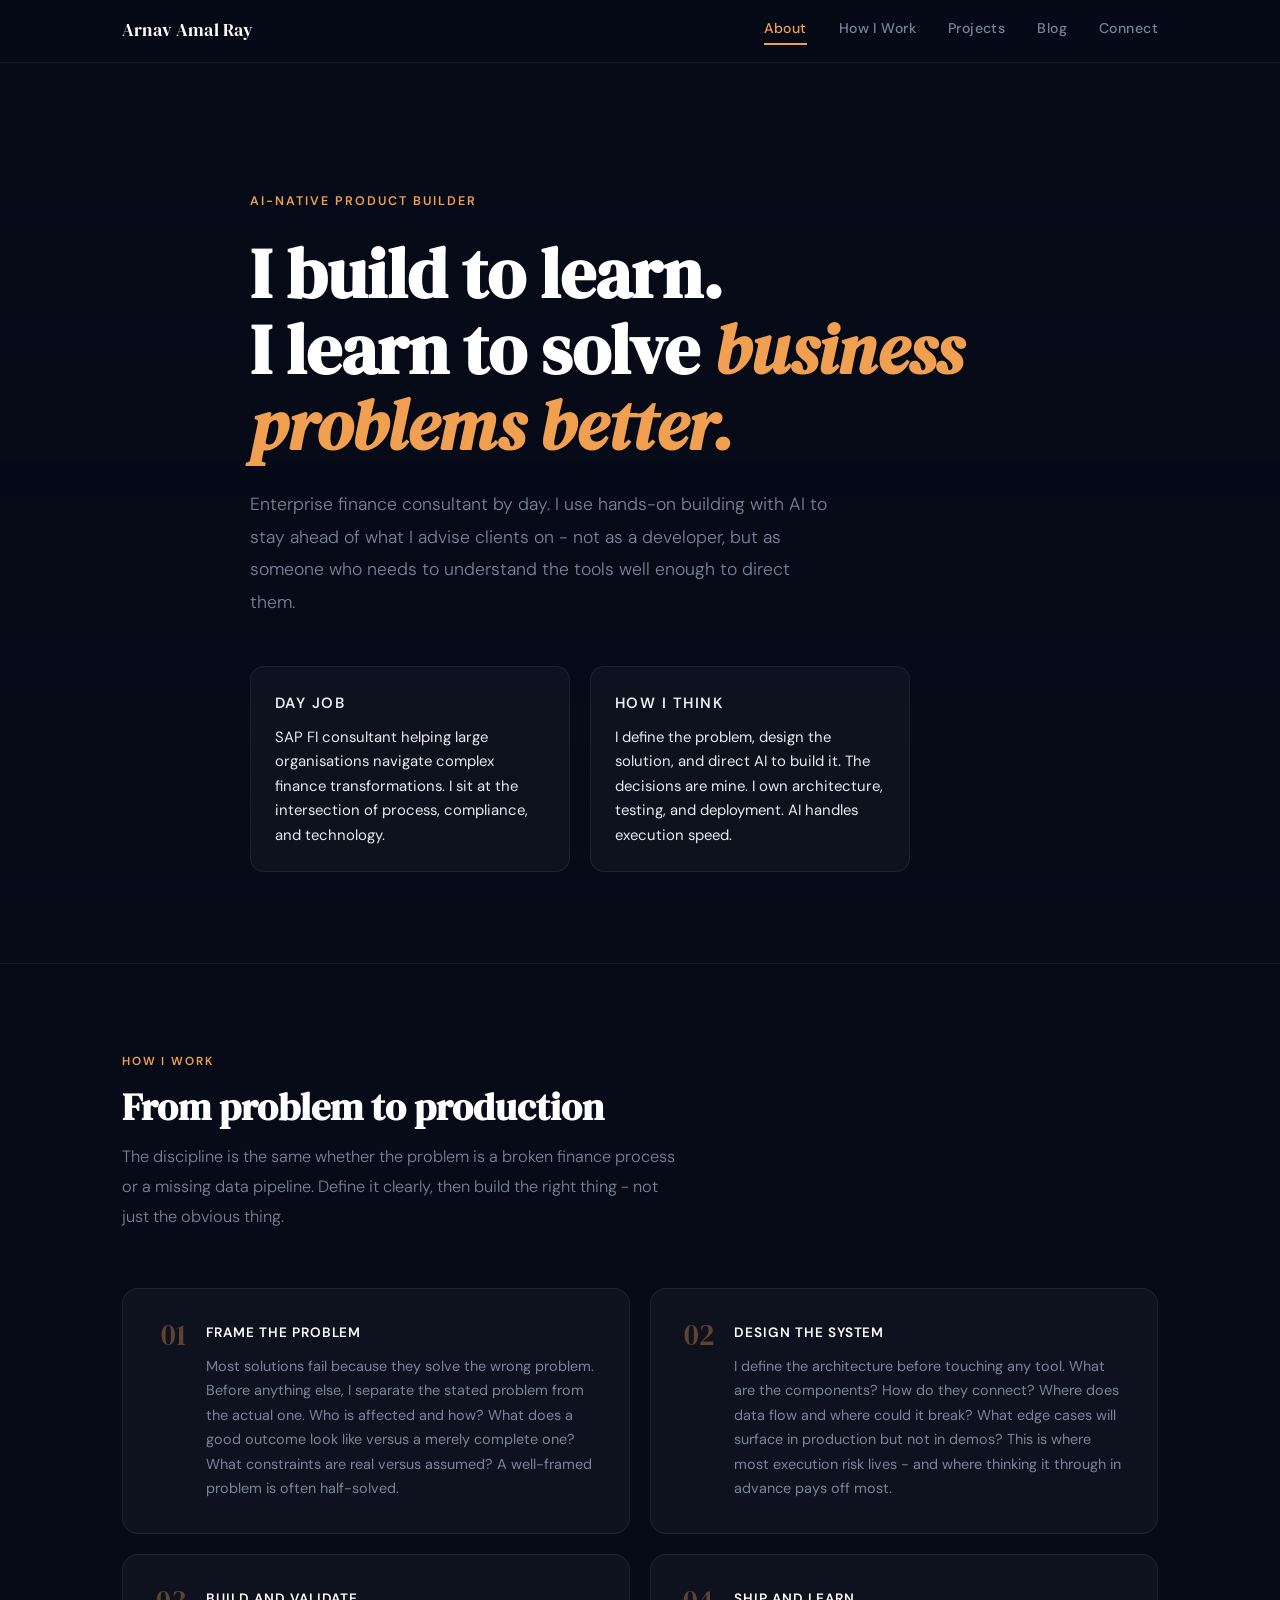
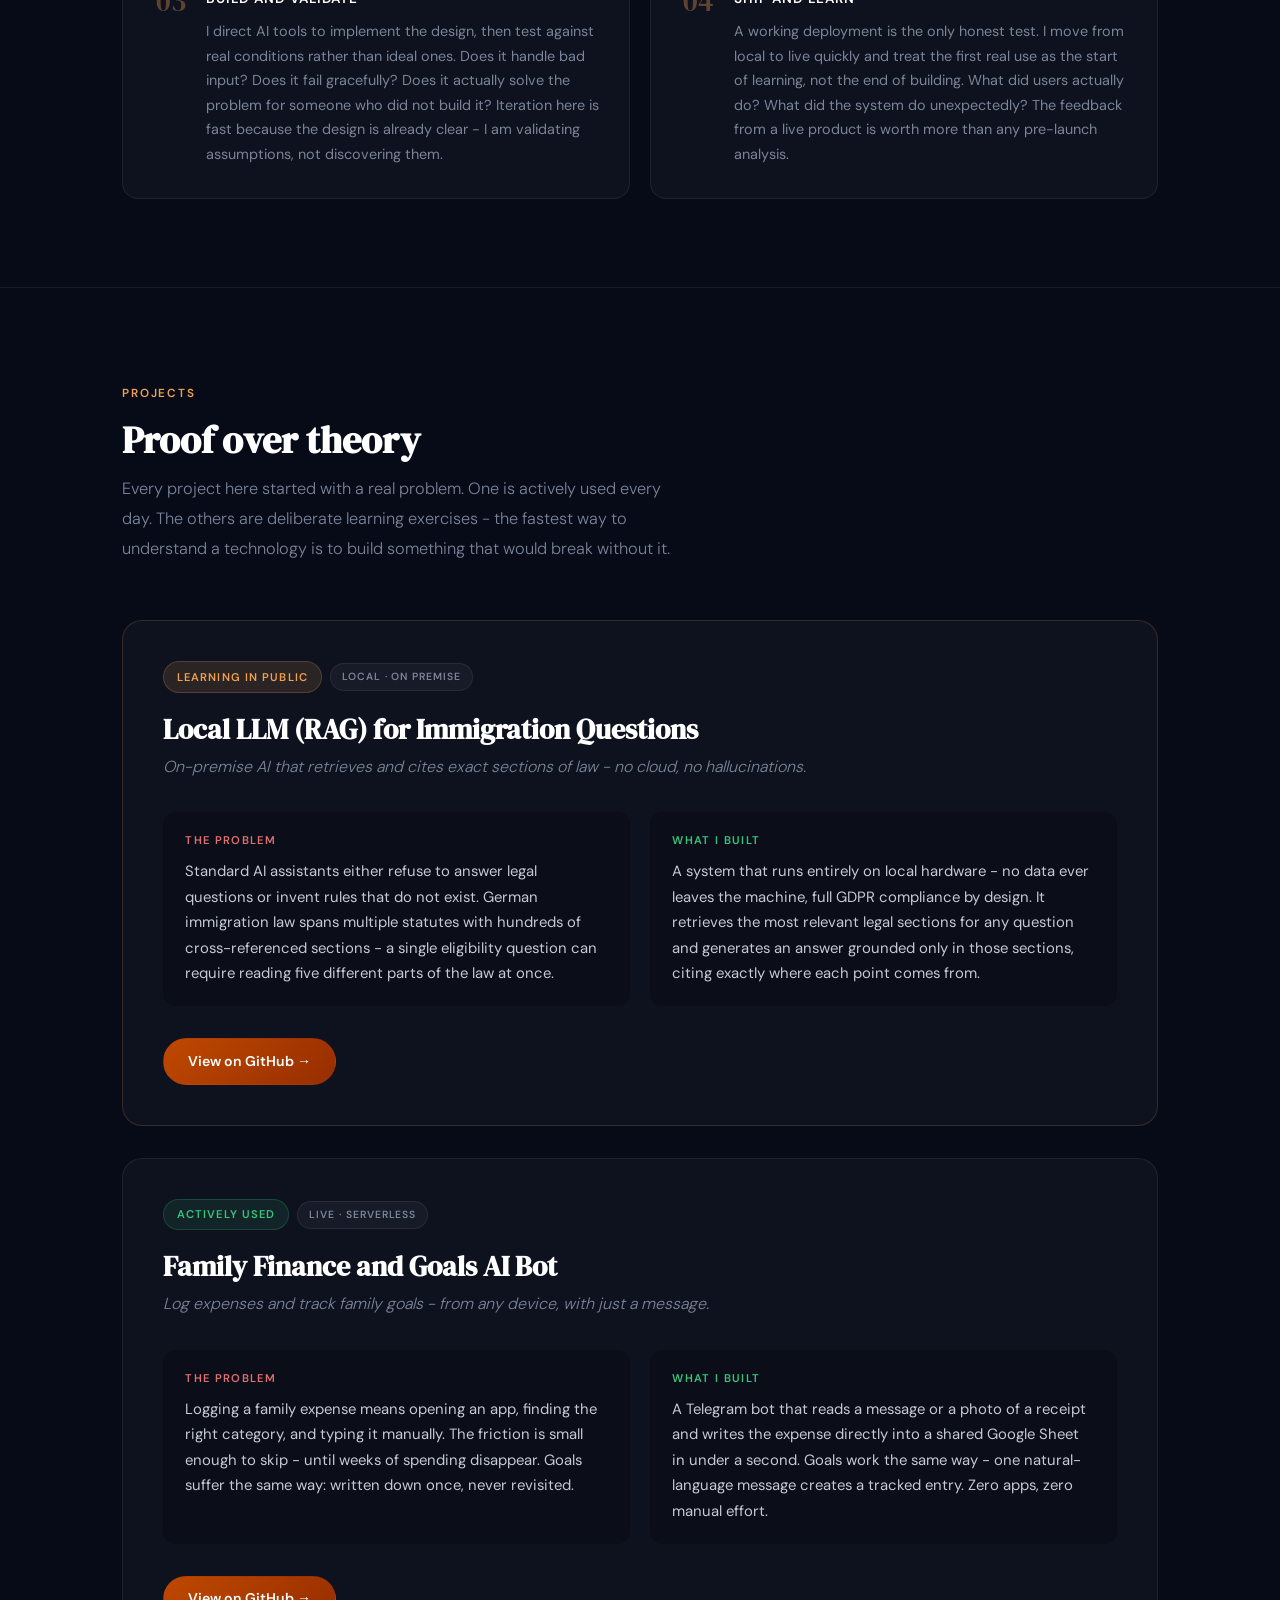
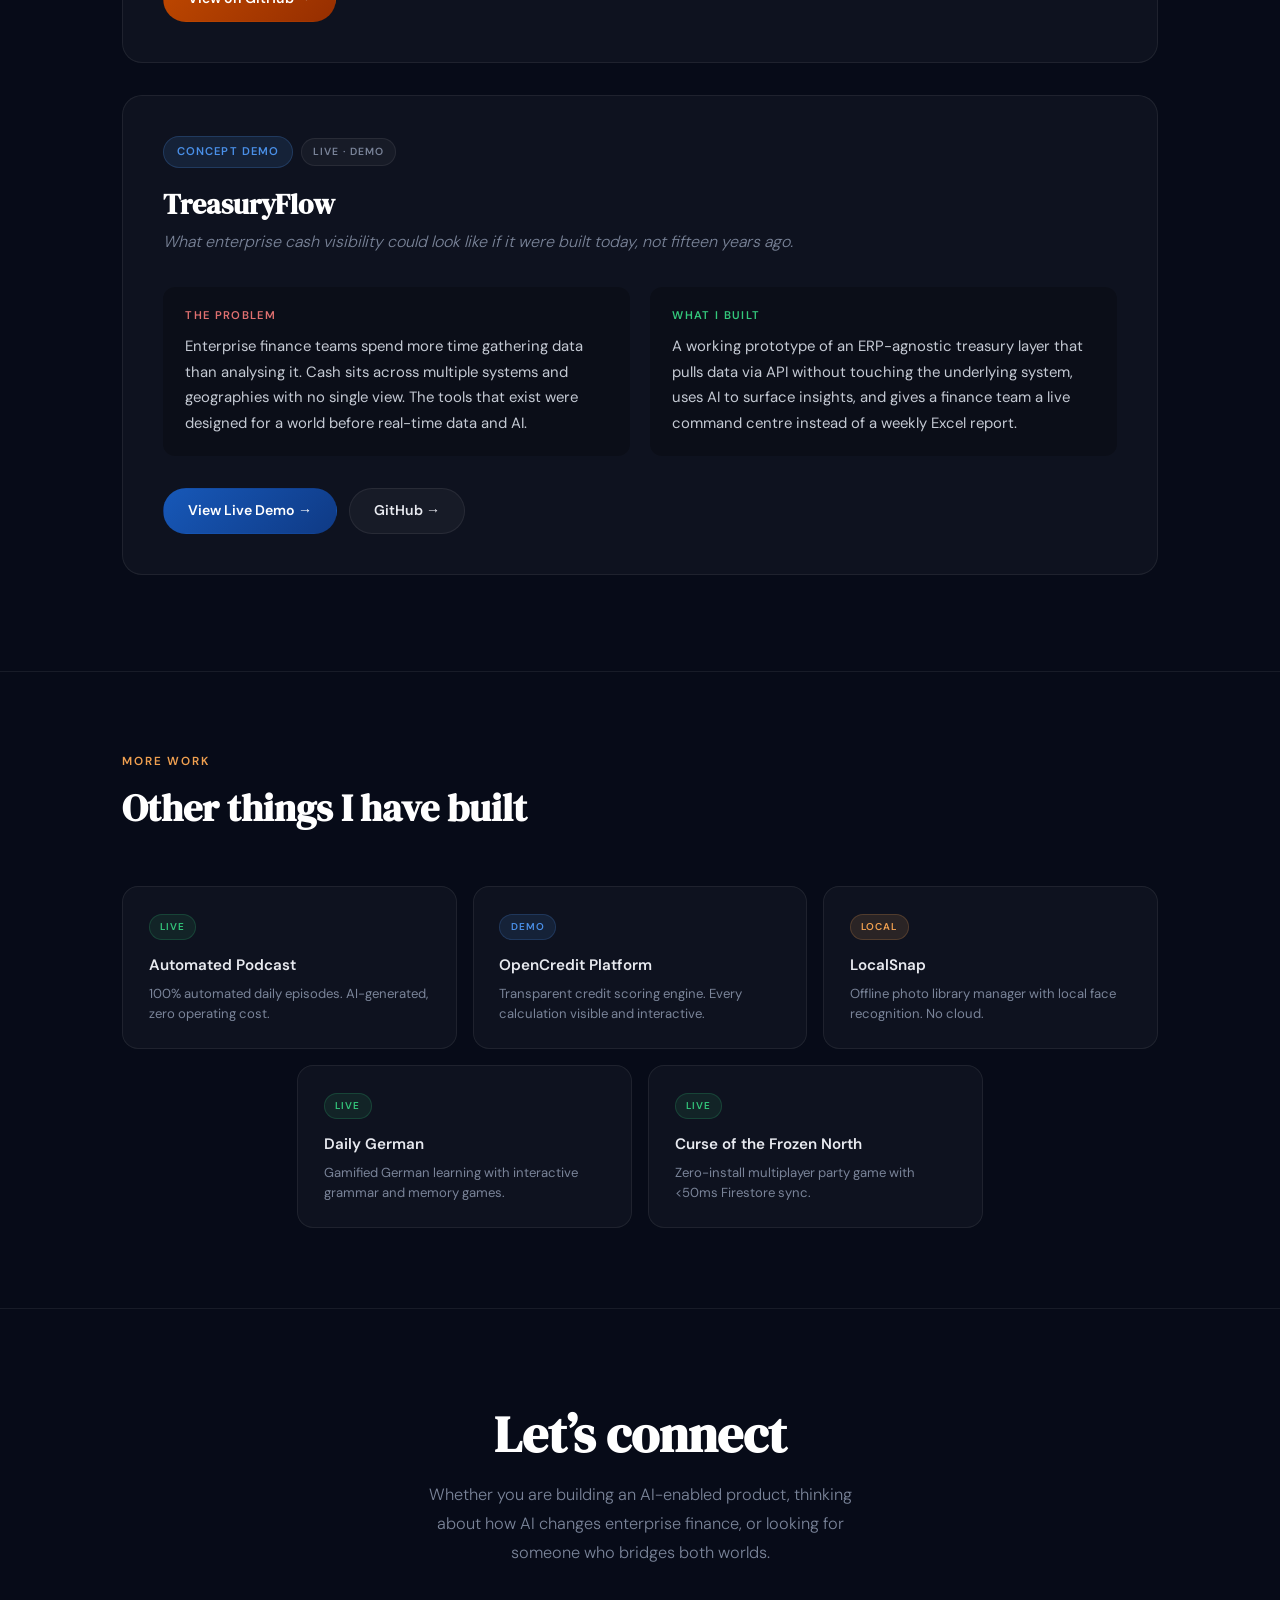
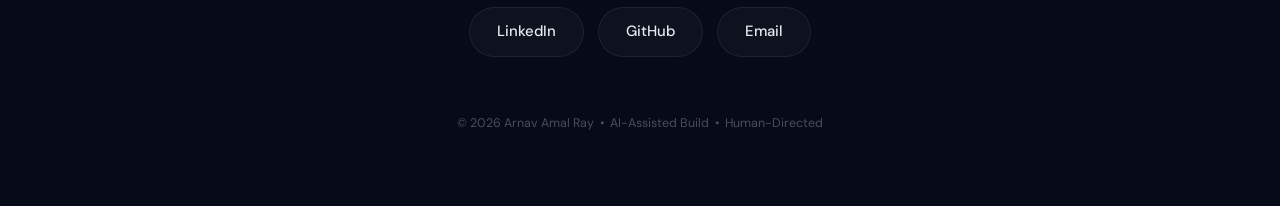
==== commit 1ec40d77: "Security & governance hardening: 13 audit fixes - Email: replace Cloudflare obfuscation with plain m" ====
--- a/index.html
+++ b/index.html
@@ -4,21 +4,21 @@
     <meta charset="UTF-8">
     <meta name="viewport" content="width=device-width, initial-scale=1.0">
     <title>Arnav Amal Ray - AI-Native Product Builder</title>
-
-    <!-- Google Analytics -->
-    <script async src="https://www.googletagmanager.com/gtag/js?id=G-HCZ0SSXZKR"></script>
-    <script>
-      window.dataLayer = window.dataLayer || [];
-      function gtag(){dataLayer.push(arguments);}
-      gtag('js', new Date());
-      gtag('config', 'G-HCZ0SSXZKR');
-    </script>
-
-    <link rel="preconnect" href="https://fonts.googleapis.com">
-    <link rel="preconnect" href="https://fonts.gstatic.com" crossorigin>
-    <link href="https://fonts.googleapis.com/css2?family=DM+Serif+Display:ital@0;1&family=DM+Sans:opsz,wght@9..40,300;9..40,400;9..40,500;9..40,600&display=swap" rel="stylesheet">
+    <link rel="icon" href="/assets/favicon.svg" type="image/svg+xml">
+    <link rel="icon" href="/assets/favicon.svg" sizes="any">
+
+    <!-- Plausible Analytics (privacy-first, no cookies, GDPR-compliant) -->
+    <!-- Requires a free account at plausible.io with arnavray.ca added as a site -->
+    <script defer data-domain="arnavray.ca" src="https://plausible.io/js/script.js"></script>
 
     <style>
+        @font-face { font-family: 'DM Sans'; font-style: normal; font-weight: 300; font-display: swap; src: url('/assets/fonts/dm-sans-latin-300-normal.woff2') format('woff2'); }
+        @font-face { font-family: 'DM Sans'; font-style: normal; font-weight: 400; font-display: swap; src: url('/assets/fonts/dm-sans-latin-400-normal.woff2') format('woff2'); }
+        @font-face { font-family: 'DM Sans'; font-style: normal; font-weight: 500; font-display: swap; src: url('/assets/fonts/dm-sans-latin-500-normal.woff2') format('woff2'); }
+        @font-face { font-family: 'DM Sans'; font-style: normal; font-weight: 600; font-display: swap; src: url('/assets/fonts/dm-sans-latin-600-normal.woff2') format('woff2'); }
+        @font-face { font-family: 'DM Serif Display'; font-style: normal; font-weight: 400; font-display: swap; src: url('/assets/fonts/dm-serif-display-latin-400-normal.woff2') format('woff2'); }
+        @font-face { font-family: 'DM Serif Display'; font-style: italic; font-weight: 400; font-display: swap; src: url('/assets/fonts/dm-serif-display-latin-400-italic.woff2') format('woff2'); }
+
         :root {
             --bg:        #070b18;
             --surface:   rgba(255,255,255,0.03);
@@ -307,7 +307,7 @@
             <h2 class="section-heading reveal">Proof over theory</h2>
             <p class="section-intro reveal">Every project here started with a real problem. One is actively used every day. The others are deliberate learning exercises - the fastest way to understand a technology is to build something that would break without it.</p>
             <div class="project-stack">
-                <div class="project-card amber-accent reveal" onclick="window.open('https://github.com/arnav-ray/immigration-rag','_blank')" style="cursor:pointer;">
+                <div class="project-card amber-accent reveal" onclick="window.open('https://github.com/arnav-ray/immigration-rag','_blank')" onkeydown="if(event.key==='Enter'||event.key===' '){event.preventDefault();window.open('https://github.com/arnav-ray/immigration-rag','_blank')}" tabindex="0" role="button" aria-label="Immigration RAG project — opens GitHub" style="cursor:pointer;">
                     <div class="card-badge-row"><span class="card-badge badge-amber">Learning in Public</span><span class="card-tier">Local &middot; On Premise</span></div>
                     <h3 class="card-title">Local LLM (RAG) for Immigration Questions</h3>
                     <p class="card-subtitle">On-premise AI that retrieves and cites exact sections of law - no cloud, no hallucinations.</p>
@@ -315,9 +315,9 @@
                         <div class="card-col col-problem"><h4>The Problem</h4><p>Standard AI assistants either refuse to answer legal questions or invent rules that do not exist. German immigration law spans multiple statutes with hundreds of cross-referenced sections - a single eligibility question can require reading five different parts of the law at once.</p></div>
                         <div class="card-col col-solution"><h4>What I Built</h4><p>A system that runs entirely on local hardware - no data ever leaves the machine, full GDPR compliance by design. It retrieves the most relevant legal sections for any question and generates an answer grounded only in those sections, citing exactly where each point comes from.</p></div>
                     </div>
-                    <div class="card-actions"><a href="https://github.com/arnav-ray/immigration-rag" class="btn btn-amber" target="_blank" onclick="event.stopPropagation();">View on GitHub &rarr;</a></div>
+                    <div class="card-actions"><a href="https://github.com/arnav-ray/immigration-rag" class="btn btn-amber" target="_blank" rel="noopener noreferrer" onclick="event.stopPropagation();">View on GitHub &rarr;</a></div>
                 </div>
-                <div class="project-card reveal" onclick="window.open('https://github.com/arnav-ray/Finance-and-Goals-bot','_blank')" style="cursor:pointer;">
+                <div class="project-card reveal" onclick="window.open('https://github.com/arnav-ray/Finance-and-Goals-bot','_blank')" onkeydown="if(event.key==='Enter'||event.key===' '){event.preventDefault();window.open('https://github.com/arnav-ray/Finance-and-Goals-bot','_blank')}" tabindex="0" role="button" aria-label="Family Finance Bot project — opens GitHub" style="cursor:pointer;">
                     <div class="card-badge-row"><span class="card-badge badge-green">Actively Used</span><span class="card-tier">Live &middot; Serverless</span></div>
                     <h3 class="card-title">Family Finance and Goals AI Bot</h3>
                     <p class="card-subtitle">Log expenses and track family goals - from any device, with just a message.</p>
@@ -325,9 +325,9 @@
                         <div class="card-col col-problem"><h4>The Problem</h4><p>Logging a family expense means opening an app, finding the right category, and typing it manually. The friction is small enough to skip - until weeks of spending disappear. Goals suffer the same way: written down once, never revisited.</p></div>
                         <div class="card-col col-solution"><h4>What I Built</h4><p>A Telegram bot that reads a message or a photo of a receipt and writes the expense directly into a shared Google Sheet in under a second. Goals work the same way - one natural-language message creates a tracked entry. Zero apps, zero manual effort.</p></div>
                     </div>
-                    <div class="card-actions"><a href="https://github.com/arnav-ray/Finance-and-Goals-bot" class="btn btn-amber" target="_blank" onclick="event.stopPropagation();">View on GitHub &rarr;</a></div>
+                    <div class="card-actions"><a href="https://github.com/arnav-ray/Finance-and-Goals-bot" class="btn btn-amber" target="_blank" rel="noopener noreferrer" onclick="event.stopPropagation();">View on GitHub &rarr;</a></div>
                 </div>
-                <div class="project-card reveal" onclick="window.open('https://treasuryflow.arnavray.ca/','_blank')" style="cursor:pointer;">
+                <div class="project-card reveal" onclick="window.open('https://treasuryflow.arnavray.ca/','_blank')" onkeydown="if(event.key==='Enter'||event.key===' '){event.preventDefault();window.open('https://treasuryflow.arnavray.ca/','_blank')}" tabindex="0" role="button" aria-label="TreasuryFlow project — opens live demo" style="cursor:pointer;">
                     <div class="card-badge-row"><span class="card-badge badge-blue">Concept Demo</span><span class="card-tier">Live &middot; Demo</span></div>
                     <h3 class="card-title">TreasuryFlow</h3>
                     <p class="card-subtitle">What enterprise cash visibility could look like if it were built today, not fifteen years ago.</p>
@@ -336,8 +336,8 @@
                         <div class="card-col col-solution"><h4>What I Built</h4><p>A working prototype of an ERP-agnostic treasury layer that pulls data via API without touching the underlying system, uses AI to surface insights, and gives a finance team a live command centre instead of a weekly Excel report.</p></div>
                     </div>
                     <div class="card-actions">
-                        <a href="https://treasuryflow.arnavray.ca/" class="btn btn-blue" target="_blank" onclick="event.stopPropagation();">View Live Demo &rarr;</a>
-                        <a href="https://github.com/arnav-ray/TreasuryFlow" class="btn" target="_blank" onclick="event.stopPropagation();">GitHub &rarr;</a>
+                        <a href="https://treasuryflow.arnavray.ca/" class="btn btn-blue" target="_blank" rel="noopener noreferrer" onclick="event.stopPropagation();">View Live Demo &rarr;</a>
+                        <a href="https://github.com/arnav-ray/TreasuryFlow" class="btn" target="_blank" rel="noopener noreferrer" onclick="event.stopPropagation();">GitHub &rarr;</a>
                     </div>
                 </div>
             </div>
@@ -349,11 +349,11 @@
             <p class="section-eyebrow reveal">More Work</p>
             <h2 class="section-heading reveal">Other things I have built</h2>
             <div class="other-builds-grid reveal-stagger">
-                <a href="https://podcast.arnavray.ca/" target="_blank" class="other-build-item"><span class="other-build-badge ob-badge-live">Live</span><div class="other-build-name">Automated Podcast<span class="other-build-arrow">&#8599;</span></div><p class="other-build-desc">100% automated daily episodes. AI-generated, zero operating cost.</p><p class="other-build-problem">Podcast production requires daily manual effort. This pipeline generates, voices, and publishes episodes automatically &mdash; no intervention at any step.</p></a>
-                <a href="https://credit.arnavray.ca/" target="_blank" class="other-build-item"><span class="other-build-badge ob-badge-demo">Demo</span><div class="other-build-name">OpenCredit Platform<span class="other-build-arrow">&#8599;</span></div><p class="other-build-desc">Transparent credit scoring engine. Every calculation visible and interactive.</p><p class="other-build-problem">Credit scores are black boxes. This makes every calculation visible and interactive &mdash; Basel III methodology, fully auditable by anyone.</p></a>
-                <a href="https://github.com/arnav-ray/LocalSnap" target="_blank" class="other-build-item"><span class="other-build-badge ob-badge-local">Local</span><div class="other-build-name">LocalSnap<span class="other-build-arrow">&#8599;</span></div><p class="other-build-desc">Offline photo library manager with local face recognition. No cloud.</p><p class="other-build-problem">Cloud photo exports strip all metadata &mdash; timestamps, GPS, and face tags vanish. This recovers everything locally using offline OpenCV models.</p></a>
-                <a href="https://german.arnavray.ca/" target="_blank" class="other-build-item"><span class="other-build-badge ob-badge-live">Live</span><div class="other-build-name">Daily German<span class="other-build-arrow">&#8599;</span></div><p class="other-build-desc">Gamified German learning with interactive grammar and memory games.</p><p class="other-build-problem">Language learning apps are passive. This uses interactive games and spaced repetition to make German genuinely engaging to learn.</p></a>
-                <a href="https://game.arnavray.ca/" target="_blank" class="other-build-item"><span class="other-build-badge ob-badge-live">Live</span><div class="other-build-name">Curse of the Frozen North<span class="other-build-arrow">&#8599;</span></div><p class="other-build-desc">Zero-install multiplayer party game with &lt;50ms Firestore sync.</p><p class="other-build-problem">Party games require downloads, accounts, and setup. This runs instantly in any browser &mdash; share a link, pick up your phone, start playing.</p></a>
+                <a href="https://podcast.arnavray.ca/" target="_blank" rel="noopener noreferrer" class="other-build-item"><span class="other-build-badge ob-badge-live">Live</span><div class="other-build-name">Automated Podcast<span class="other-build-arrow">&#8599;</span></div><p class="other-build-desc">100% automated daily episodes. AI-generated, zero operating cost.</p><p class="other-build-problem">Podcast production requires daily manual effort. This pipeline generates, voices, and publishes episodes automatically &mdash; no intervention at any step.</p></a>
+                <a href="https://credit.arnavray.ca/" target="_blank" rel="noopener noreferrer" class="other-build-item"><span class="other-build-badge ob-badge-demo">Demo</span><div class="other-build-name">OpenCredit Platform<span class="other-build-arrow">&#8599;</span></div><p class="other-build-desc">Transparent credit scoring engine. Every calculation visible and interactive.</p><p class="other-build-problem">Credit scores are black boxes. This makes every calculation visible and interactive &mdash; Basel III methodology, fully auditable by anyone.</p></a>
+                <a href="https://github.com/arnav-ray/LocalSnap" target="_blank" rel="noopener noreferrer" class="other-build-item"><span class="other-build-badge ob-badge-local">Local</span><div class="other-build-name">LocalSnap<span class="other-build-arrow">&#8599;</span></div><p class="other-build-desc">Offline photo library manager with local face recognition. No cloud.</p><p class="other-build-problem">Cloud photo exports strip all metadata &mdash; timestamps, GPS, and face tags vanish. This recovers everything locally using offline OpenCV models.</p></a>
+                <a href="https://german.arnavray.ca/" target="_blank" rel="noopener noreferrer" class="other-build-item"><span class="other-build-badge ob-badge-live">Live</span><div class="other-build-name">Daily German<span class="other-build-arrow">&#8599;</span></div><p class="other-build-desc">Gamified German learning with interactive grammar and memory games.</p><p class="other-build-problem">Language learning apps are passive. This uses interactive games and spaced repetition to make German genuinely engaging to learn.</p></a>
+                <a href="https://game.arnavray.ca/" target="_blank" rel="noopener noreferrer" class="other-build-item"><span class="other-build-badge ob-badge-live">Live</span><div class="other-build-name">Curse of the Frozen North<span class="other-build-arrow">&#8599;</span></div><p class="other-build-desc">Zero-install multiplayer party game with &lt;50ms Firestore sync.</p><p class="other-build-problem">Party games require downloads, accounts, and setup. This runs instantly in any browser &mdash; share a link, pick up your phone, start playing.</p></a>
             </div>
         </div>
     </section>
@@ -363,15 +363,15 @@
             <h2 class="connect-headline reveal">Let&rsquo;s connect</h2>
             <p class="connect-sub reveal">Whether you are building an AI-enabled product, thinking about how AI changes enterprise finance, or looking for someone who bridges both worlds.</p>
             <div class="connect-links reveal">
-                <a href="https://linkedin.com/in/arnavray" target="_blank" class="connect-btn">LinkedIn</a>
-                <a href="https://github.com/arnav-ray" target="_blank" class="connect-btn">GitHub</a>
-                <a href="/cdn-cgi/l/email-protection#c7a6b5a9a6b187a6b5a9a6b1b5a6bee9a4a6" class="connect-btn"><span class="__cf_email__" data-cfemail="7011021e11063011021e11060211095e1311">[email&#160;protected]</span></a>
+                <a href="https://linkedin.com/in/arnavray" target="_blank" rel="noopener noreferrer" class="connect-btn">LinkedIn</a>
+                <a href="https://github.com/arnav-ray" target="_blank" rel="noopener noreferrer" class="connect-btn">GitHub</a>
+                <a href="mailto:arnav@arnavray.ca" class="connect-btn">Email</a>
             </div>
             <p class="footer-note">&copy; 2026 Arnav Amal Ray &nbsp;&bull;&nbsp; AI-Assisted Build &nbsp;&bull;&nbsp; Human-Directed</p>
         </div>
     </section>
 
-    <script data-cfasync="false" src="/cdn-cgi/scripts/5c5dd728/cloudflare-static/email-decode.min.js"></script><script>
+    <script>
         const progressBar = document.getElementById('progress-bar');
         function updateProgress() {
             const scrolled = window.scrollY;
